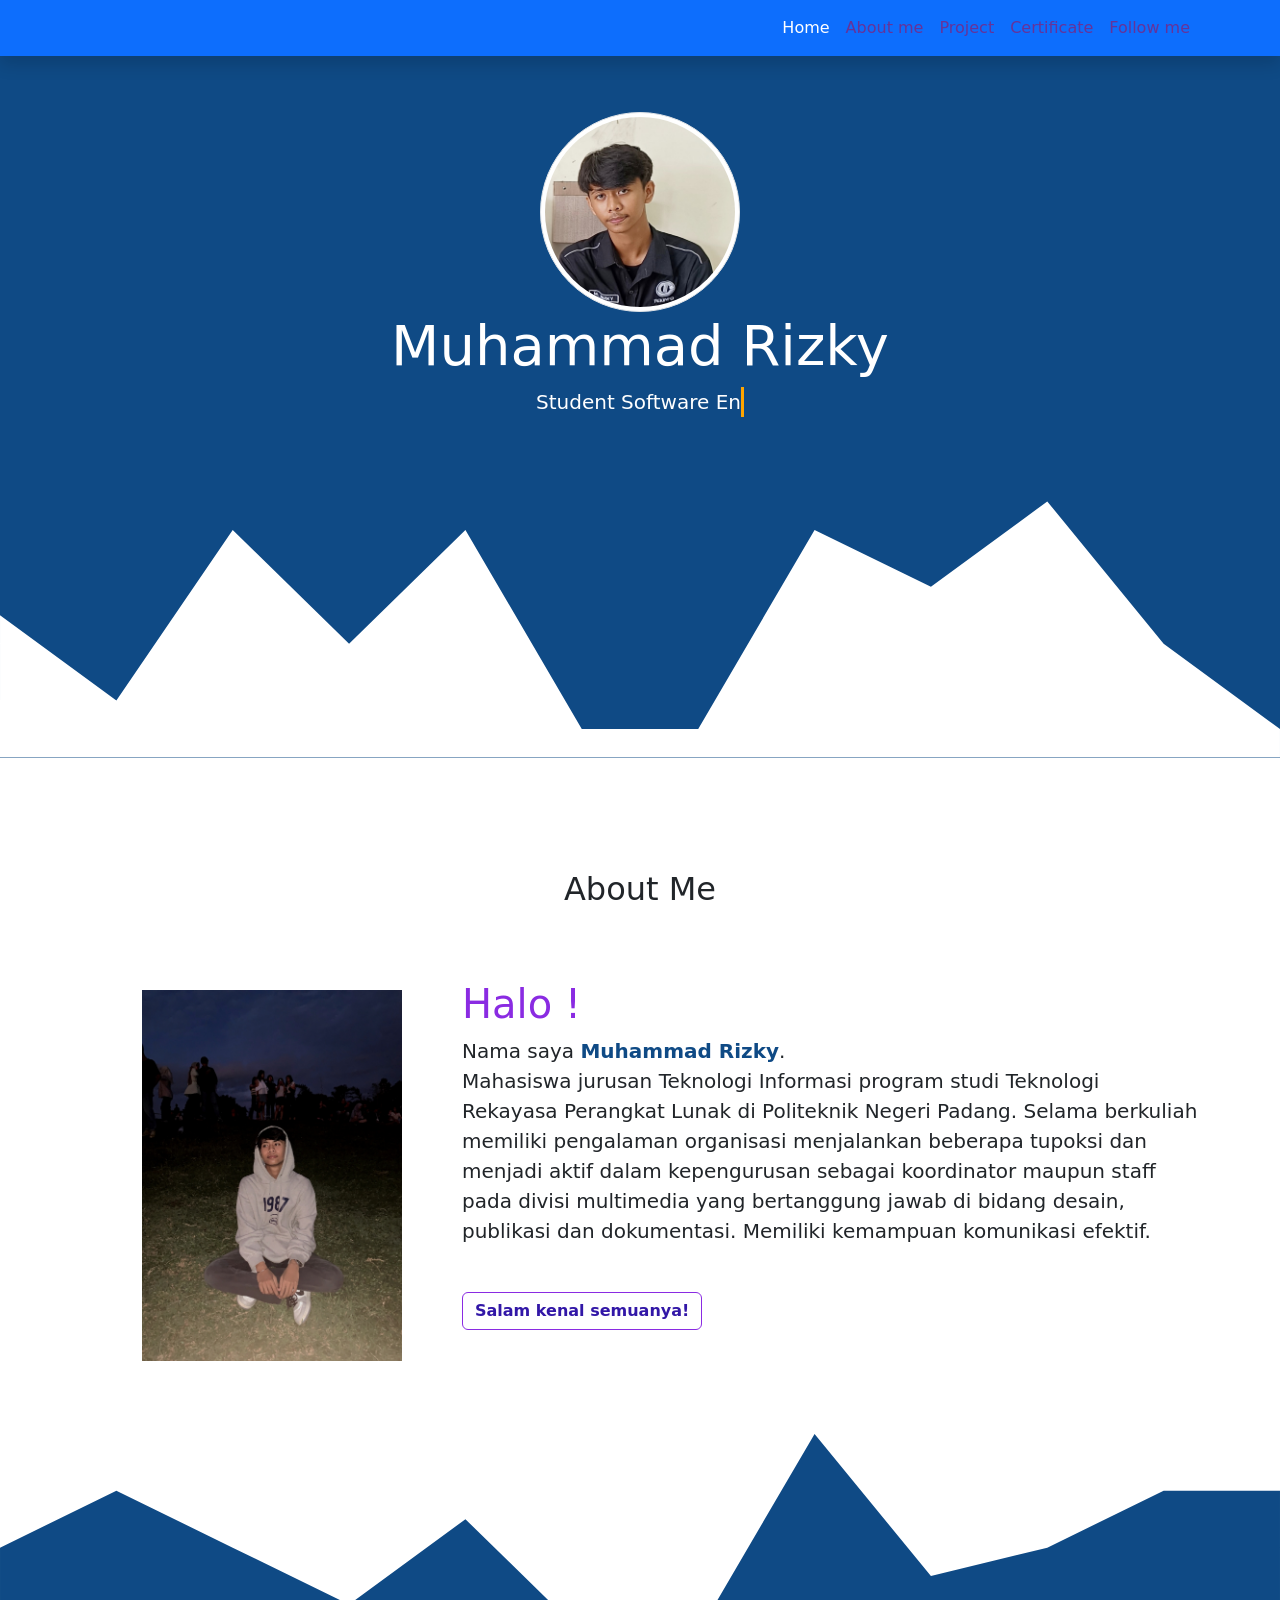
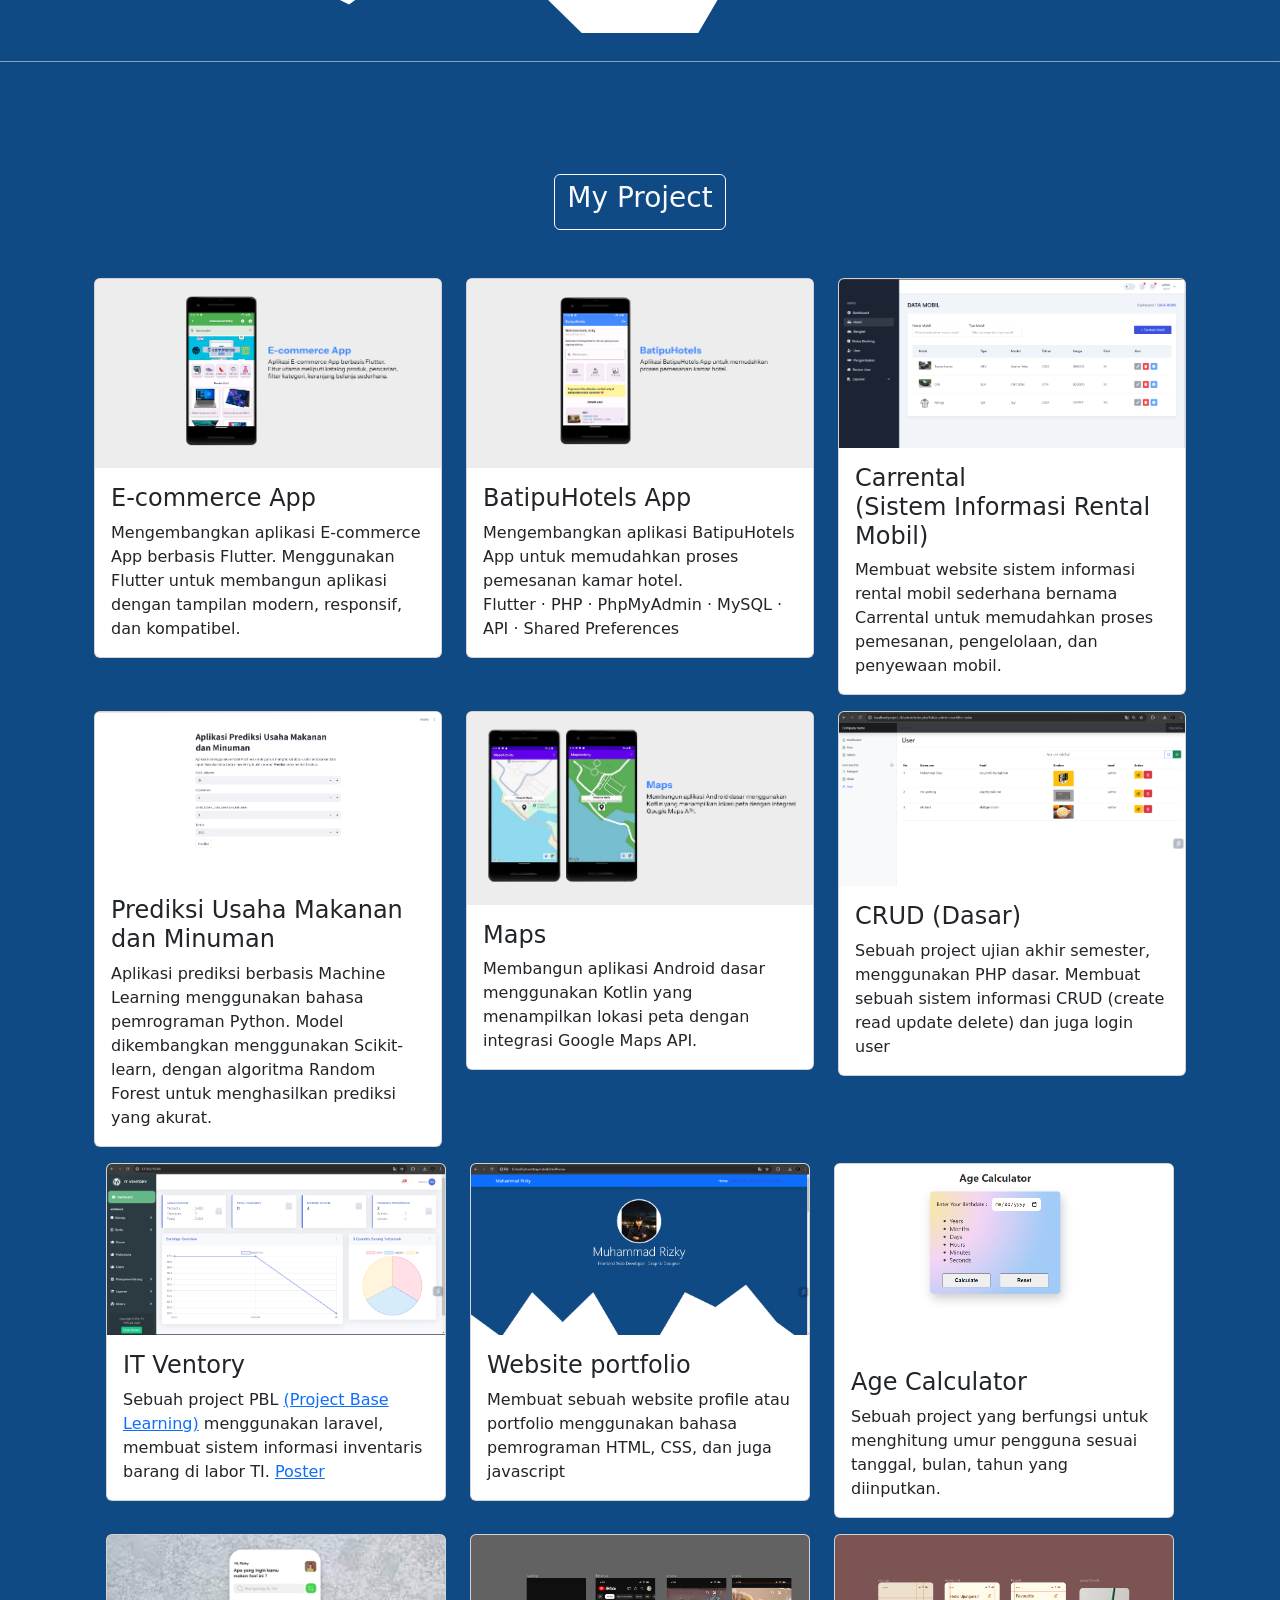
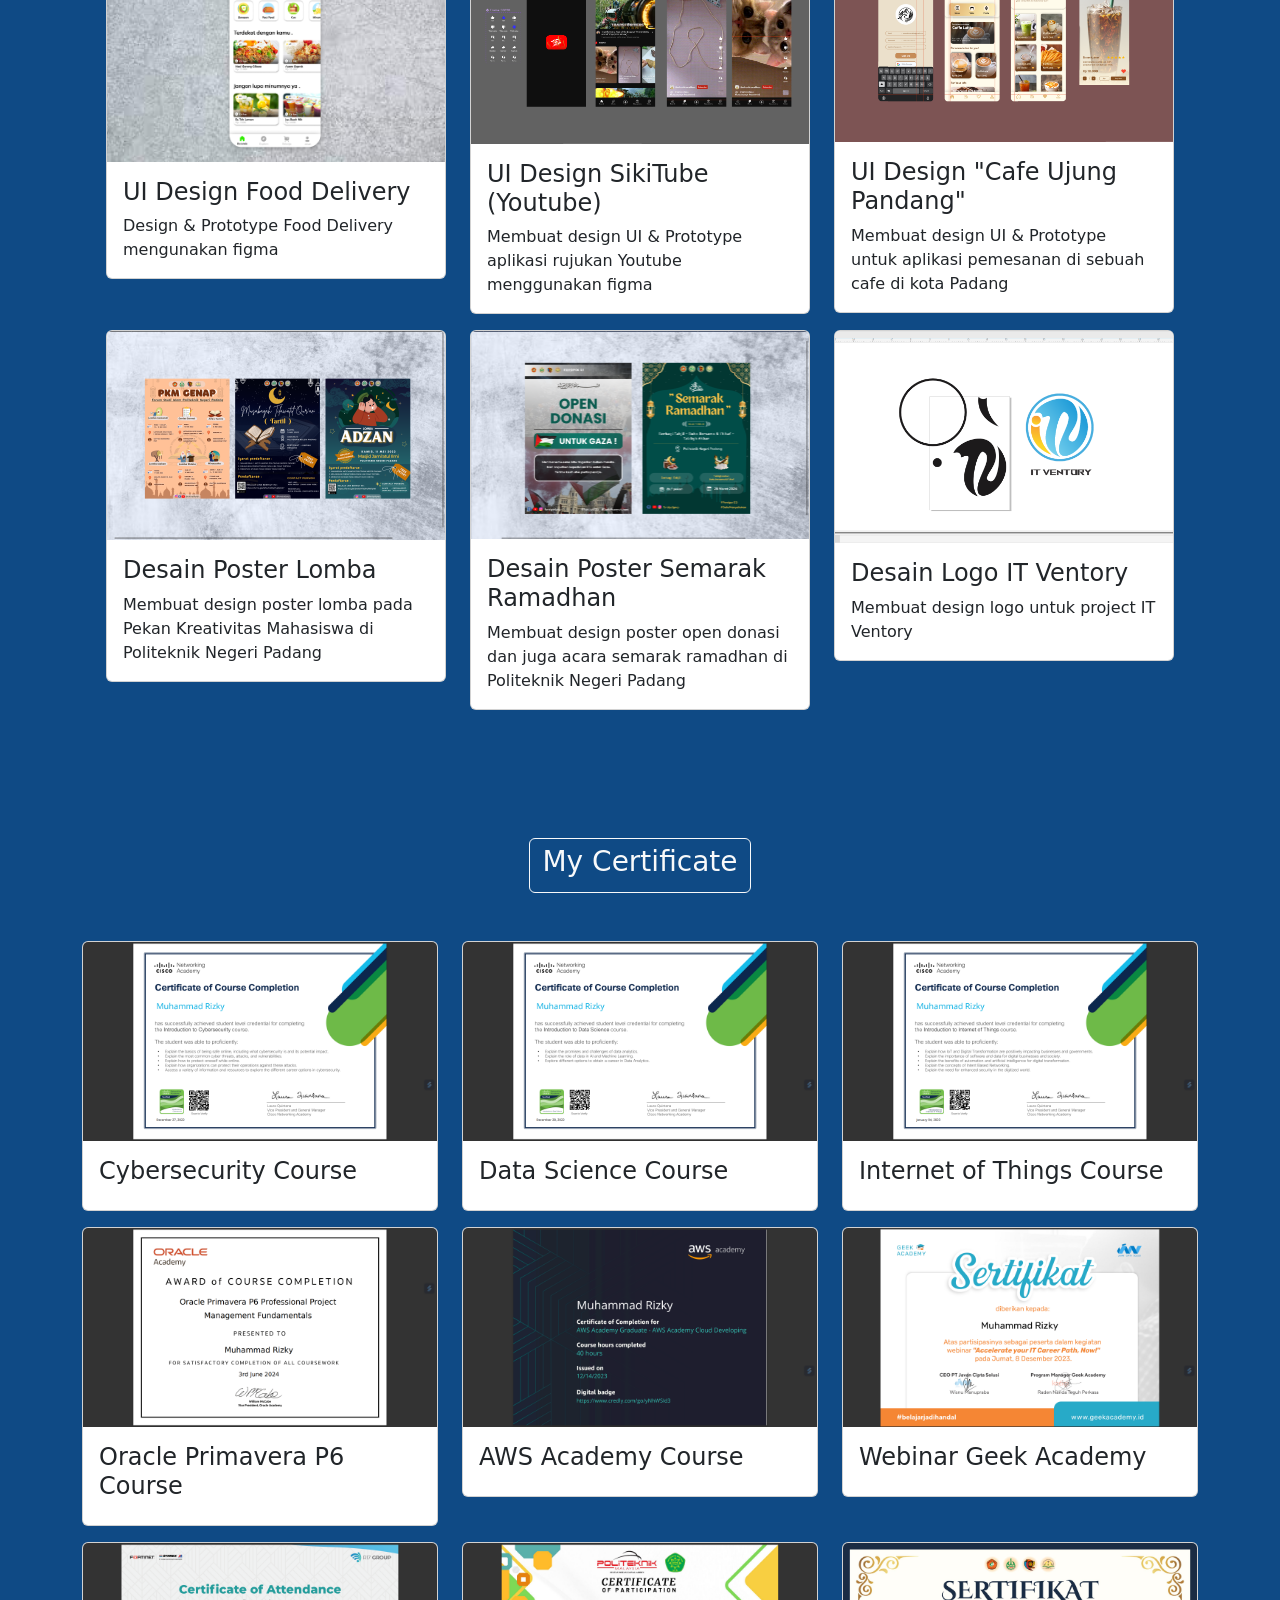
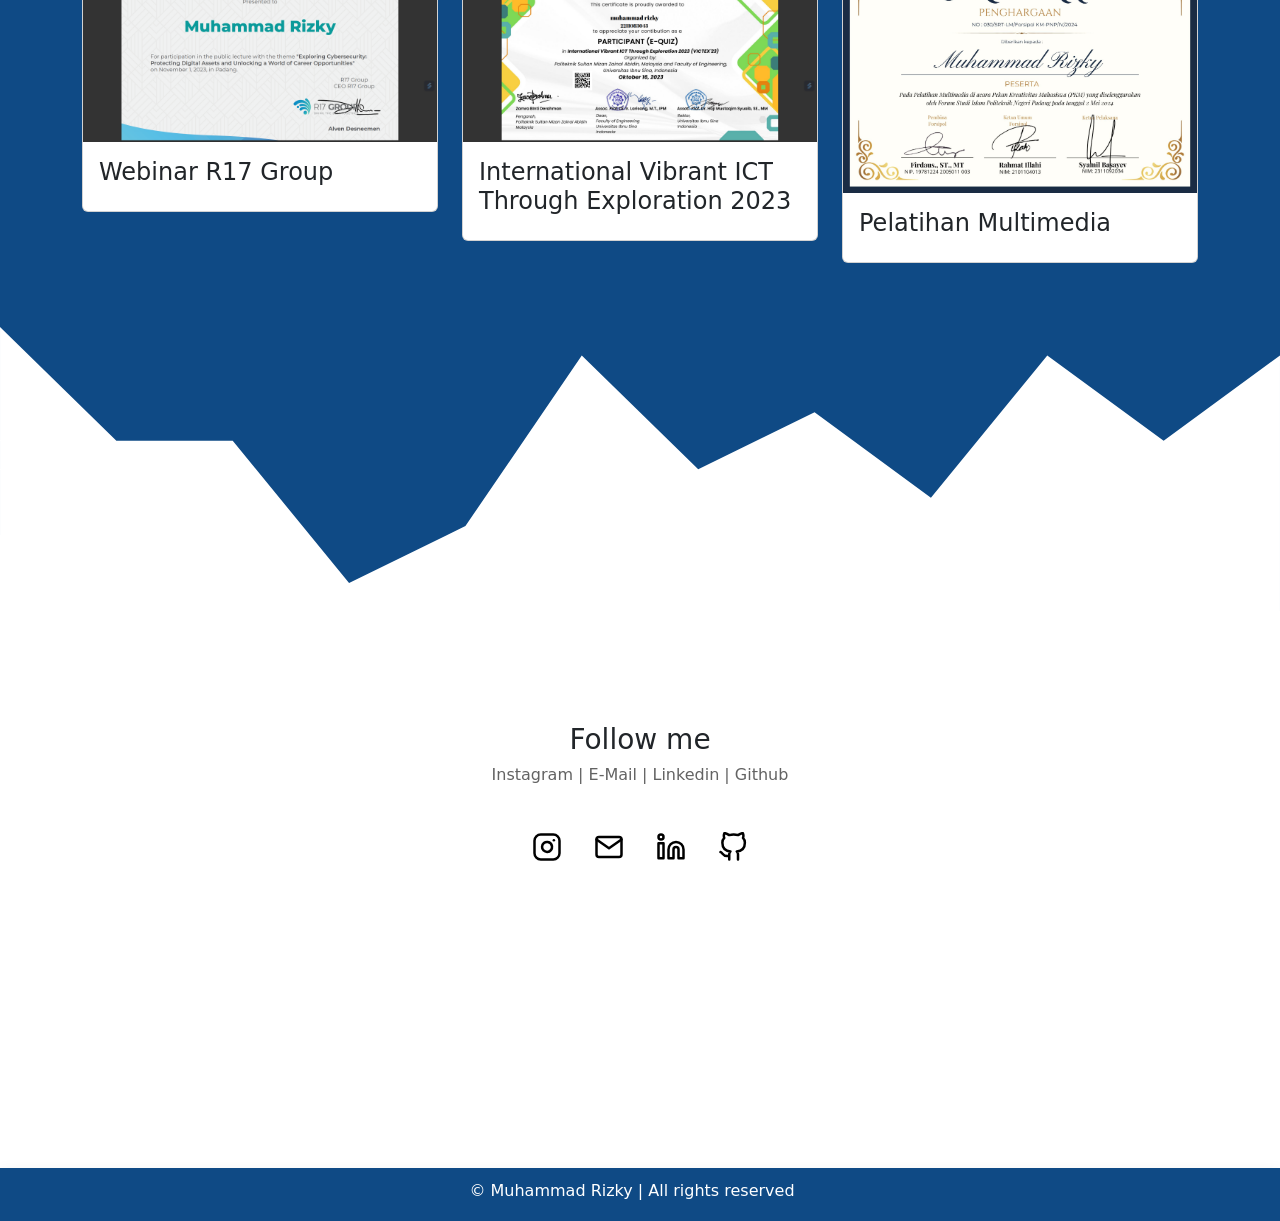
==== indekk.html @ 01bdfd21 "terbaru" ====
<!DOCTYPE html>
<html lang="en">

<head>
    <meta charset="UTF-8">
    <meta name="viewport" content="width=device-width, initial-scale=1.0">
    <title>Hi</title>
    <link rel="stylesheet" href="css/bootstrap.min.css">
    <link rel="stylesheet" href="style.css">
    <link rel="stylesheet" href="librarycss/sweetalert2.min.css">
</head>


<body id="home">

    <nav class="navbar navbar-expand-lg navbar-dark bg-primary shadow fixed-top">
        <div class="container">
            <!-- <a class="navbar-brand " href="#">My Profile Website</a> -->
            <button class="navbar-toggler" type="button" data-bs-toggle="collapse" data-bs-target="#navbarNav"
                aria-controls="navbarNav" aria-expanded="false" aria-label="Toggle navigation">
                <span class="navbar-toggler-icon"></span>
            </button>
            <div class="collapse navbar-collapse" id="navbarNav">
                <ul class="navbar-nav ms-auto">
                    <li class="nav-item">
                        <a class="nav-link " aria-current="page" href="#home">Home</a>
                    </li>
                    <li class="nav-item">
                        <a class="nav-link " aria-current="page" href="#about">About me</a>
                    </li>
                    <li class="nav-item">
                        <a class="nav-link" href="#project">Project</a>
                    </li>
                    <li class="nav-item">
                        <a class="nav-link" href="#sertif">Certificate</a>
                    </li>
                    <li class="nav-item">
                        <a class="nav-link" href="#followme">Follow me</a>
                    </li>

                </ul>
            </div>
        </div>
    </nav>


    <section class="jumbotron text-center" id="home">
        <img src="image/yy2.jpg" alt="" width="200" class="rounded-circle img-thumbnail">
        <h1 class="display-4 text-white">Muhammad Rizky</h1>

        <p class="lead text-white mb-5">
            <span class="typing-animation" id="typing-text"></span>
        </p>
        <svg xmlns="http://www.w3.org/2000/svg" viewBox="0 0 1440 320">
            <path fill="#fff" fill-opacity="1"
                d="M0,160L130.9,256L261.8,64L392.7,192L523.6,64L654.5,288L785.5,288L916.4,64L1047.3,128L1178.2,32L1309.1,192L1440,288L1440,320L1309.1,320L1178.2,320L1047.3,320L916.4,320L785.5,320L654.5,320L523.6,320L392.7,320L261.8,320L130.9,320L0,320Z">
            </path>
        </svg>

    </section>


    <section class="about" id="about">
        <div class="container">
            <div class="row text-center mb-5">
                <div class="col-md mb-3">
                    <h2>About Me</h2>
                </div>
            </div>
            <div class="row  fs-5 mb-3">
                <div class="col-md-4 from-left">
                    <img src="image/prf2.jpg" width="260" alt="" style="margin-left: 60px; margin-top:10px"
                        class="animated-logo">
                </div>

                <div class="col-md from-right">
                    <h1 style="color: blueviolet;" class="from-halo">Halo !</h1>
                    <p>Nama saya <b style="color: #0f4a85;">Muhammad Rizky</b>.
                        <br>
                        Mahasiswa jurusan Teknologi Informasi program studi Teknologi Rekayasa Perangkat Lunak di
                        Politeknik Negeri
                        Padang. Selama berkuliah memiliki pengalaman organisasi menjalankan beberapa tupoksi dan menjadi
                        aktif dalam
                        kepengurusan sebagai koordinator maupun staff pada divisi multimedia yang bertanggung jawab di
                        bidang desain,
                        publikasi dan dokumentasi. Memiliki kemampuan komunikasi efektif.
                        <br>

                    </p>

                    <br>
                    <button type="button" class="btn btn-outline-info from-mana"
                        style="color: rgb(50, 23, 167); border-color: blueviolet;" onclick="showAlert()">
                        <b>Salam kenal semuanya!</b>
                    </button>

                </div>
            </div>
        </div>

        <svg xmlns="http://www.w3.org/2000/svg" viewBox="0 0 1440 320">
            <path fill="#0f4a85" fill-opacity="1"
                d="M0,192L130.9,128L261.8,192L392.7,256L523.6,160L654.5,288L785.5,288L916.4,64L1047.3,224L1178.2,192L1309.1,128L1440,128L1440,320L1309.1,320L1178.2,320L1047.3,320L916.4,320L785.5,320L654.5,320L523.6,320L392.7,320L261.8,320L130.9,320L0,320Z">
            </path>
        </svg>
    </section>


    <section id="project" class="project">
        <div class="container"">
            <div class=" row text-center mb-5">
            <div class="col-md">
                <button type="button" class="btn btn-outline-light" onclick="showAlert2()">
                    <h3>My Project</h3>
                </button>
            </div>
        </div>

        <div class="row justify-content-center from-project">
           
            <div class="row justify-content-center from-project">
                <div class="col-md-4 mb-3 ">
                    <div class="card">
                        <img src="image/ecommerce.jpg" class="card-img-top" alt="...">
                        <div class="card-body">
                            <h4>E-commerce  App</h4>
                            <p class="card-text">Mengembangkan aplikasi E-commerce App berbasis Flutter.
                                Menggunakan Flutter untuk membangun aplikasi dengan tampilan modern, responsif, dan kompatibel.
    
                            </p>
                        </div>
                    </div>
                </div>
                <div class="col-md-4 mb-3 ">
                    <div class="card">
                        <img src="image/hotels.jpg" class="card-img-top" alt="...">
                        <div class="card-body">
                            <h4>BatipuHotels App</h4>
                            <p class="card-text">Mengembangkan aplikasi BatipuHotels App untuk memudahkan proses pemesanan
                                kamar hotel. <br>
                                Flutter · PHP · PhpMyAdmin · MySQL · API · Shared Preferences
    
                            </p>
                        </div>
                    </div>
                </div>

                <div class="col-md-4 mb-3 ">
                    <div class="card">
                        <img src="image/carrental.png" class="card-img-top" alt="...">
                        <div class="card-body">
                            <h4>Carrental <br>
                                (Sistem Informasi Rental Mobil)</h4>
                            <p class="card-text">Membuat website sistem informasi rental mobil sederhana bernama
                                Carrental untuk memudahkan proses
                                pemesanan, pengelolaan, dan penyewaan mobil. <br>
                               
                            </p>
                        </div>
                    </div>
                </div>
                <div class="col-md-4 mb-3 ">
                    <div class="card">
                        <img src="image/machinelearning.png" class="card-img-top" alt="...">
                        <div class="card-body">
                            <h4>Prediksi Usaha Makanan dan Minuman</h4>
                            <p class="card-text">Aplikasi prediksi berbasis Machine Learning menggunakan bahasa pemrograman Python.
                                Model dikembangkan menggunakan Scikit-learn, dengan algoritma Random Forest untuk
                                menghasilkan prediksi yang akurat.
                               
                            </p>
                        </div>
                    </div>
                </div>
                <div class="col-md-4 mb-3 ">
                    <div class="card">
                        <img src="image/maps.jpg" class="card-img-top" alt="...">
                        <div class="card-body">
                            <h4>Maps</h4>
                            <p class="card-text">Membangun aplikasi Android dasar menggunakan Kotlin yang menampilkan lokasi peta dengan integrasi
                                Google Maps API.
                               
                            </p>
                        </div>
                    </div>
                </div>
                <div class="col-md-4 mb-3 ">
                    <div class="card">
                        <img src="image/pro1.png" class="card-img-top" alt="...">
                        <div class="card-body">
                            <h4>CRUD (Dasar)</h4>
                            <p class="card-text">Sebuah project ujian akhir semester, menggunakan PHP dasar.
                                Membuat sebuah sistem informasi CRUD (create read update delete) dan juga login user
                            </p>
                        </div>
                    </div>
                </div>

                <div class="row justify-content-center from-project">
                    
                    <div class="col-md-4 mb-3">
                        <div class="card">
                            <a href="http://it-ventory.kesug.com/login">
                                <img src="image/pro2.png" class="card-img-top" alt="..." href>
                            </a>
                            <div class="card-body">
                                <h4>IT Ventory</h4>
                                <p class="card-text">Sebuah project PBL <a
                                        href="https://youtu.be/-VWss7e56OU?si=fgckbKaetXu32Lji">(Project Base
                                        Learning)</a>
                                    menggunakan laravel, membuat
                                    sistem informasi
                                    inventaris barang di labor TI. <a
                                        href="https://www.dropbox.com/scl/fi/fy435s86pzao34ox7qmtu/POSTER-IT-VENTORY-kelompok-4-TRPL2B.pdf?rlkey=djla74i3lwye38bbwr5uyqq7m&st=3adjvwjs&dl=0">Poster</a>
                                </p>
                            </div>
                        </div>
                    </div>
                    <div class="col-md-4 mb-3">
                        <div class="card">
                            <img src="image/pro3.png" class="card-img-top" alt="...">
                            <div class="card-body">
                                <h4>Website portfolio</h4>
                                <p class="card-text">Membuat sebuah website profile atau portfolio menggunakan bahasa
                                    pemrograman
                                    HTML, CSS, dan juga javascript
                                </p>
                            </div>
                        </div>
                    </div>
                    <div class="col-md-4 mb-3">
                        <div class="card">
                            <a href=" https://muhammmadrizky99.github.io/age-calculator/">
                                <img src="image/proo7.png" class="card-img-top" alt="...">
                            </a>
                            <div class="card-body">
                                <h4>Age Calculator</h4>
                                <p class="card-text">Sebuah project yang berfungsi untuk menghitung umur pengguna sesuai
                                    tanggal, bulan, tahun yang diinputkan.
                                </p>
                            </div>
                        </div>
                    </div>
                    <div class="col-md-4 mb-3">
                        <div class="card">
                            <a
                                href="https://www.instagram.com/muhammadriizzky___/reel/CxfInXuPPzy/?igsh=OGhlbGN1cWlqYWs=">
                                <img src="image/pro4.png" class="card-img-top" alt="...">
                            </a>
                            <div class="card-body">
                                <h4>UI Design Food Delivery</h4>
                                <p class="card-text">Design & Prototype Food Delivery mengunakan figma</p>

                            </div>
                        </div>
                    </div>
                    <div class="col-md-4 mb-3">
                        <div class="card">
                            <a
                                href="https://www.instagram.com/muhammadriizzky___/reel/CzY0_FIvAyH/?igsh=MXQ2Zndnd2d5bjJoag==">
                                <img src="image/proo5.png" class="card-img-top" alt="...">
                            </a>
                            <div class="card-body">

                                <h4>UI Design SikiTube (Youtube)</h4>
                                <p class="card-text">Membuat design UI & Prototype aplikasi rujukan Youtube menggunakan
                                    figma
                                </p>

                            </div>
                        </div>
                    </div>
                    <div class="col-md-4 mb-3">
                        <div class="card">
                            <a
                                href="https://www.instagram.com/muhammadriizzky___/reel/C16Mo-RPD6G/?igsh=MWgyaWJtNXZkcjAwcg==">
                                <img src="image/pro6.png" class="card-img-top" alt="...">
                            </a>
                            <div class="card-body">

                                <h4>UI Design "Cafe Ujung Pandang"</h4>
                                <p class="card-text">Membuat design UI & Prototype untuk aplikasi pemesanan di sebuah
                                    cafe
                                    di kota Padang
                                </p>

                            </div>
                        </div>
                    </div>
                    <div class="col-md-4 mb-3">
                        <div class="card">
                            <img src="image/proo8.png" class="card-img-top" alt="...">
                            <div class="card-body">
                                <h4>Desain Poster Lomba </h4>
                                <p class="card-text">Membuat design poster lomba pada Pekan Kreativitas Mahasiswa di
                                    Politeknik
                                    Negeri Padang
                                </p>
                            </div>
                        </div>
                    </div>
                    <div class="col-md-4 mb-3">
                        <div class="card">
                            <img src="image/pro9.png" class="card-img-top" alt="...">
                            <div class="card-body">
                                <h4>Desain Poster Semarak Ramadhan </h4>
                                <p class="card-text">Membuat design poster open donasi dan juga acara semarak ramadhan
                                    di
                                    Politeknik Negeri Padang
                                </p>
                            </div>
                        </div>
                    </div>
                    <div class="col-md-4 mb-3">
                        <div class="card">
                            <img src="image/pro10.png" class="card-img-top" alt="...">
                            <div class="card-body">
                                <h4>Desain Logo IT Ventory </h4>
                                <p class="card-text">Membuat design logo untuk project IT Ventory
                                </p>
                            </div>
                        </div>
                    </div>
                </div>
            </div>
    </section>

    <!-- my certif -->
    <section id="sertif" class="sertif">
        <div class="container">
            <div class="row text-center mb-5">
                <div class="col-md ">
                    <button type="button" class="btn btn-outline-light" onclick="showAlert3()">
                        <h3>My Certificate</h3>
                    </button>
                </div>
            </div>


            <div class="row mb-5 justify-content-center">
                <div class="col-md-4 mb-3">
                    <div class="card">
                        <img src="image/sertif/Screenshot (44).png" class="card-img-top" alt="...">
                        <div class="card-body">
                            <h4>Cybersecurity Course</h4>
                        </div>
                    </div>
                </div>
                <div class="col-md-4 mb-3">
                    <div class="card">
                        <img src="image/sertif/Screenshot (45).png" class="card-img-top" alt="...">
                        <div class="card-body">
                            <h4>Data Science Course</h4>
                        </div>
                    </div>
                </div>
                <div class="col-md-4 mb-3">
                    <div class="card">
                        <img src="image/sertif/Screenshot (46).png" class="card-img-top" alt="...">
                        <div class="card-body">
                            <h4>Internet of Things Course</h4>
                        </div>
                    </div>
                </div>
                <div class="col-md-4 mb-3">
                    <div class="card">
                        <img src="image/sertif/Screenshot (53).png" class="card-img-top" alt="...">
                        <div class="card-body">
                            <h4>Oracle Primavera P6 Course</h4>
                        </div>
                    </div>
                </div>
                <div class="col-md-4 mb-3">
                    <div class="card">
                        <img src="image/sertif/Screenshot (43).png" class="card-img-top" alt="...">
                        <div class="card-body">
                            <h4>AWS Academy Course</h4>
                        </div>
                    </div>
                </div>

                <div class="col-md-4 mb-3 ">
                    <div class="card">
                        <img src="image/sertif/Screenshot (48).png" class="card-img-top" alt="...">
                        <div class="card-body">
                            <h4>Webinar Geek Academy</h4>
                        </div>
                    </div>
                </div>
                <div class="col-md-4 mb-3 ">
                    <div class="card">
                        <img src="image/sertif/Screenshot (49).png" class="card-img-top" alt="...">
                        <div class="card-body">
                            <h4>Webinar R17 Group</h4>
                        </div>
                    </div>
                </div>
                <div class="col-md-4 mb-3">
                    <div class="card">
                        <img src="image/sertif/Screenshot (47).png" class="card-img-top" alt="...">
                        <div class="card-body">
                            <h4>International Vibrant ICT Through Exploration 2023</h4>
                        </div>
                    </div>
                </div>
                <div class="col-md-4 mb-3">
                    <div class="card">
                        <img src="image/sertif/rizky-sertif pserta multimedia training.jpg" class="card-img-top"
                            alt="...">
                        <div class="card-body">
                            <h4>Pelatihan Multimedia</h4>
                        </div>
                    </div>
                </div>
            </div>
        </div>



        <svg xmlns="http://www.w3.org/2000/svg" viewBox="0 0 1440 320">
            <path fill="#ffff" fill-opacity="1"
                d="M0,0L130.9,128L261.8,128L392.7,288L523.6,224L654.5,32L785.5,160L916.4,96L1047.3,192L1178.2,32L1309.1,128L1440,32L1440,320L1309.1,320L1178.2,320L1047.3,320L916.4,320L785.5,320L654.5,320L523.6,320L392.7,320L261.8,320L130.9,320L0,320Z">
            </path>
        </svg>

    </section>




    <section class="followme " id="followme">
        <div class="container ">
            <div class="row text-center mb-4">
                <div class="col-md mb-3 ">
                    <h3>Follow me</h3>
                    <h6 style="color: #636363;">Instagram | E-Mail | Linkedin | Github</h6>
                </div>
            </div>

            <div class="row  mb-5 ">
                <div class="col mx-3 d-flex justify-content-center ">
                    <a href="https://www.instagram.com/riizzsky/" class="mx-3">
                        <img src="image/instagram.svg" style="width: 30px;" alt="" class="animated-logo">
                    </a>
                    <a href="mailto:rizky.btr99@gmail.com" class="mx-3">
                        <img src="image/mail.svg" style="width: 30px;" alt="" class="animated-logo2">
                    </a>
                    <a href="https://www.linkedin.com/in/muhammad-rizky-99228125b/" class="mx-3">
                        <img src="image/linkedin.svg" style="width: 30px;" alt="" class="animated-logo">
                    </a>
                    <a href="https://github.com/muhammmadrizky99" class="mx-3">
                        <img src="image/github.svg" style="width: 30px;" alt="" class="animated-logo2">
                    </a>
                </div>
                <br>
                <br>
                <br>
                <br>
                <br>
                <br>
                <br>
                <br>
                <br>
                <br>
                <br>
                <br>


            </div>
        </div>
    </section>



    <script src="jees/libraryjs/sweetalert2.all.min.js"></script>
    <script src="jees/tombol.js"> </script>
    <script src="jees/switchalert.js"></script>
    <script src="jees/smooth.js"></script>
    <script src="jees/ketik.js"></script>


</body>
<footer>

    <nav class="navbar navbar-expand-lg navbar-dark shadow" style="background-color: #0f4a85;">
        <div class="container justify-content-center">

            <a class="navbar-brand " href="#">
                <h6>&copy; Muhammad Rizky | All rights reserved</h6>
            </a>
        </div>


    </nav>

</footer>

</html>
---- style.css ----
.jumbotron{
    padding-top: 7rem;
    background-color: #0f4a85;
}

#project{
    background-color: #0f4a85;    
}
#sertif{
    background-color: #0f4a85;    
}

section{
    padding-top: 7rem;
}

.nav-link{
    color: rebeccapurple;
}

/* Animation for About Me */
.from-left {
    opacity: 0;
    transform: translateX(-200px);
    transition: all 1.3s ease-in-out;
}

.from-right {
    opacity: 0;
    transform: translateX(200px);
    transition: all 2s ease-in-out;
}
.from-halo {
    opacity: 0;
    transform: translateX(200px);
    transition: all 0.8s ease-in-out;
}

.from-mana {
    opacity: 0;
    transform: translateX(200px);
    transition: all 1.7s ease-in-out;
}

.show {
    opacity: 1;
    transform: translateX(0);
}

/*Animasi project*/
.from-project {
    opacity: 0;
    transform: translateY(280px);
    transition: all 0.7s ease-in-out;
}

.show {
    opacity: 1;
    transform: translateY(0);
}

/* animasi logo sosmed */
@keyframes float {
    0% {
        transform: translatey(0px);
    }
    50% {
        transform: translatey(-10px);
    }
    100% {
        transform: translatey(0px);
    }
}
@keyframes float2 {
    0% {
        transform: translatey(0px);
    }
    50% {
        transform: translatey(10px);
    }
    100% {
        transform: translatey(0px);
    }
}

.animated-logo {
    animation: float 3s ease-in-out infinite;
    transition: filter 0.3s ease-in-out, transform 0.3s ease-in-out;
}
.animated-logo:hover{
    filter: brightness(0) saturate(100%) invert(23%) sepia(84%) saturate(7482%) hue-rotate(239deg) brightness(94%) contrast(117%);
    transform: scale(1.1);

}

.animated-logo2 {
    animation: float2 3s ease-in-out infinite;
    transition: filter 0.3s ease-in-out, transform 0.3s ease-in-out;
}
.animated-logo2:hover{
    filter: brightness(0) saturate(100%) invert(23%) sepia(84%) saturate(7482%) hue-rotate(239deg) brightness(94%) contrast(117%);
    transform: scale(1.1);
}

/* Animasi huruf demi huruf (mesin ketik) */
.typing-animation {
    overflow: hidden;
    white-space: nowrap;
    border-right: .15em solid orange;
    font-size: inherit; /* Sesuaikan ukuran font */
    margin: 0;
    display: inline-block;
}
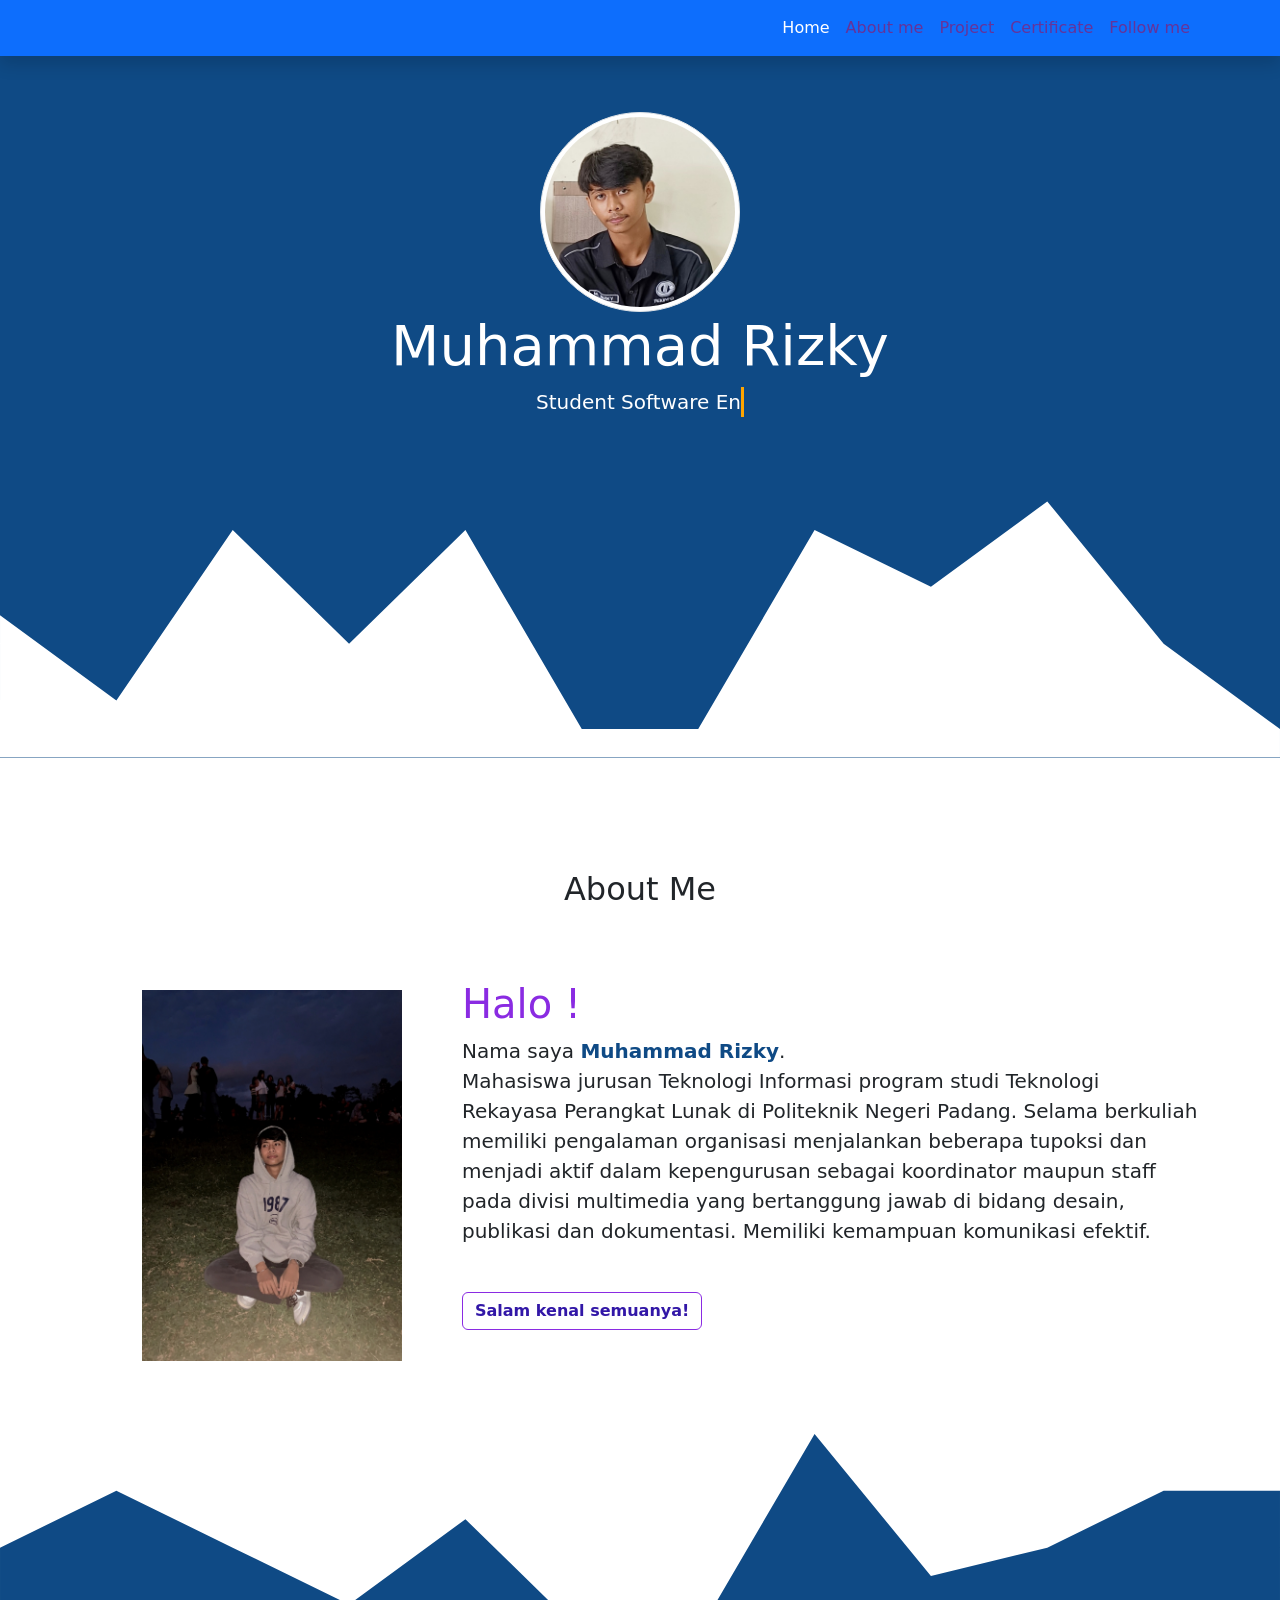
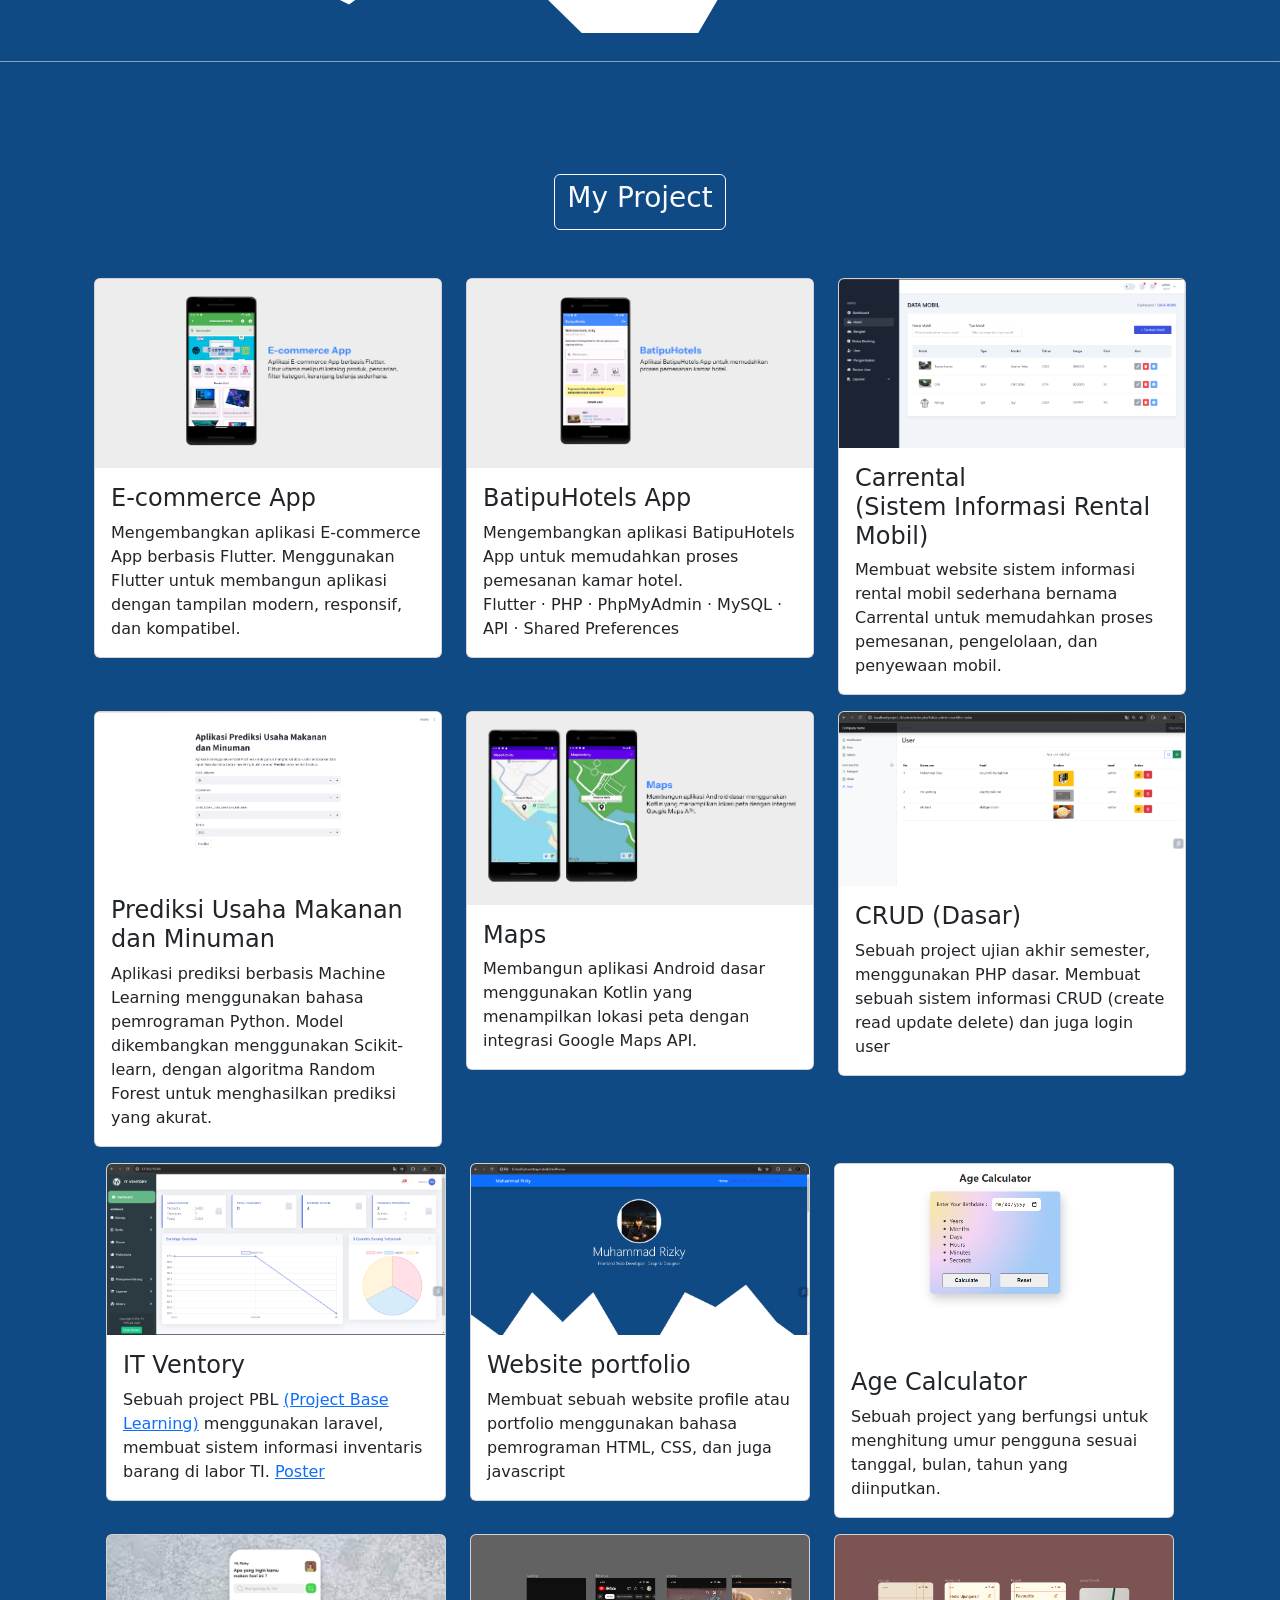
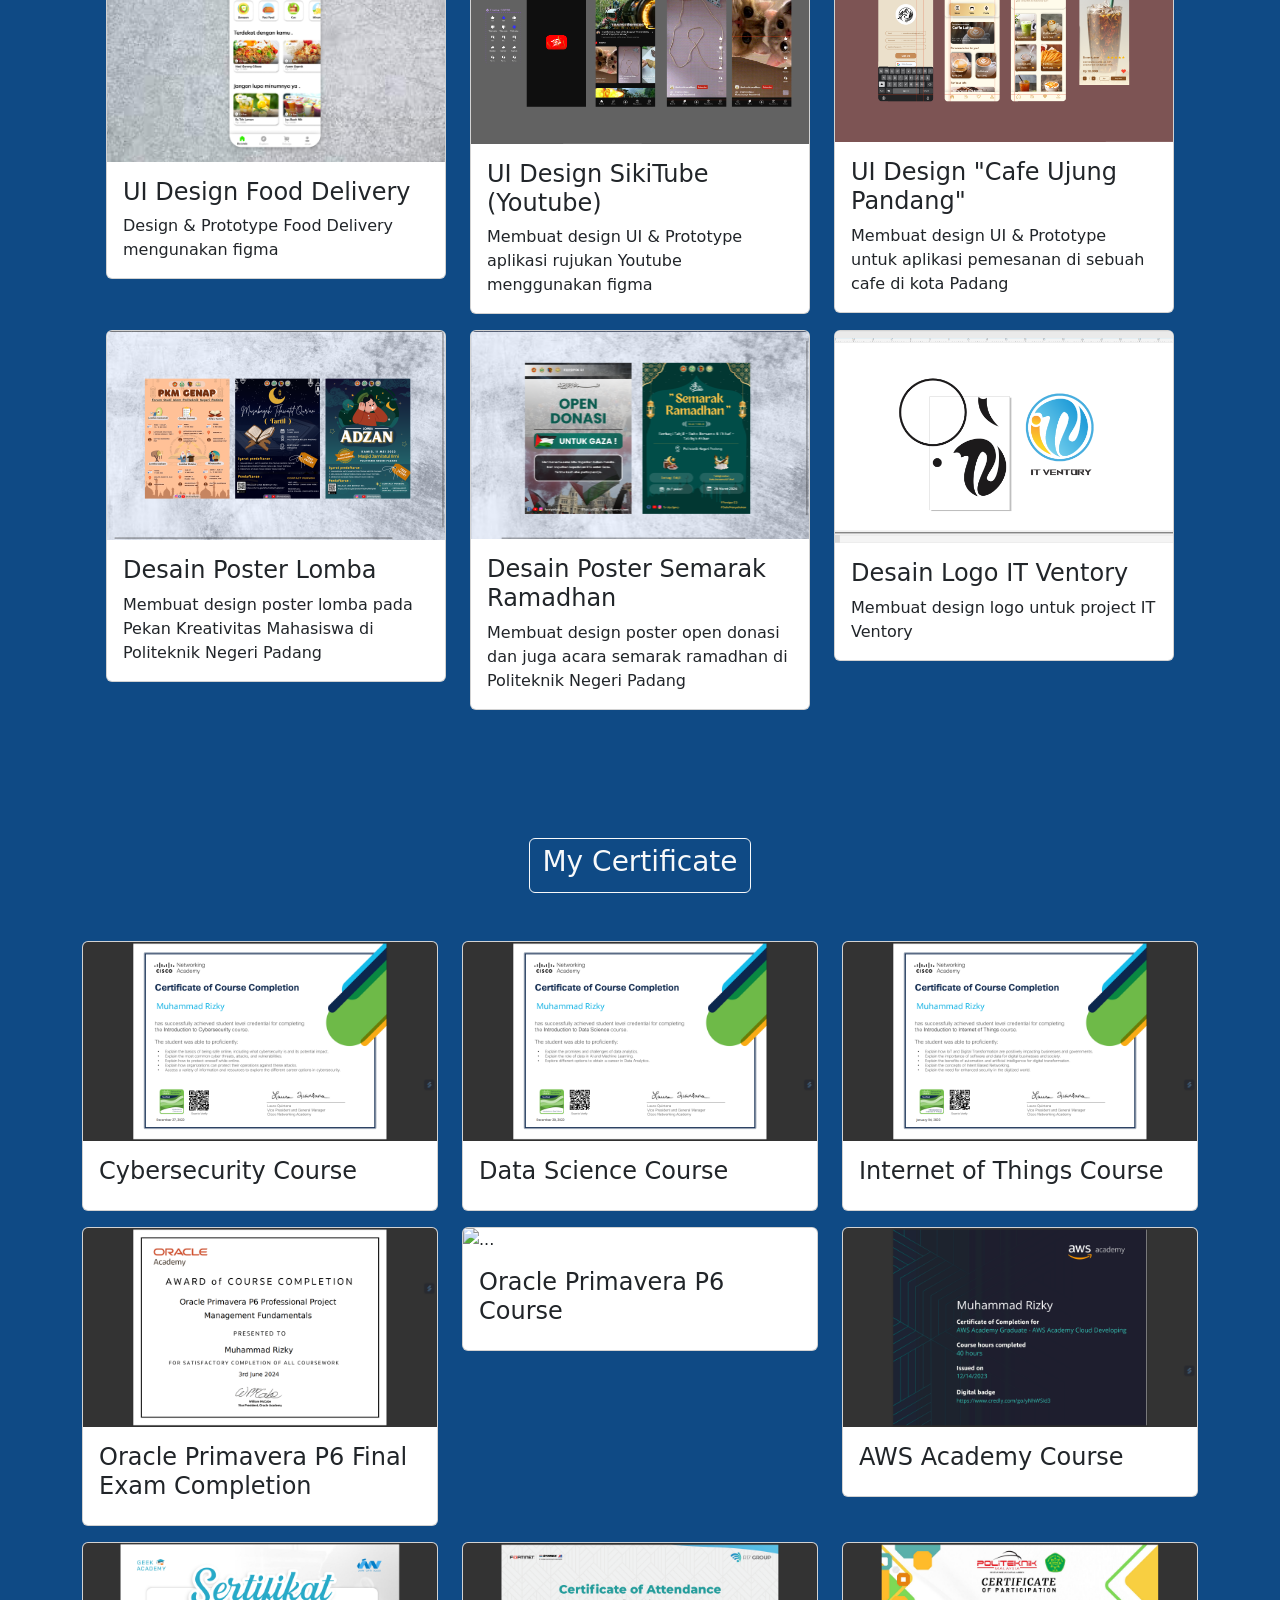
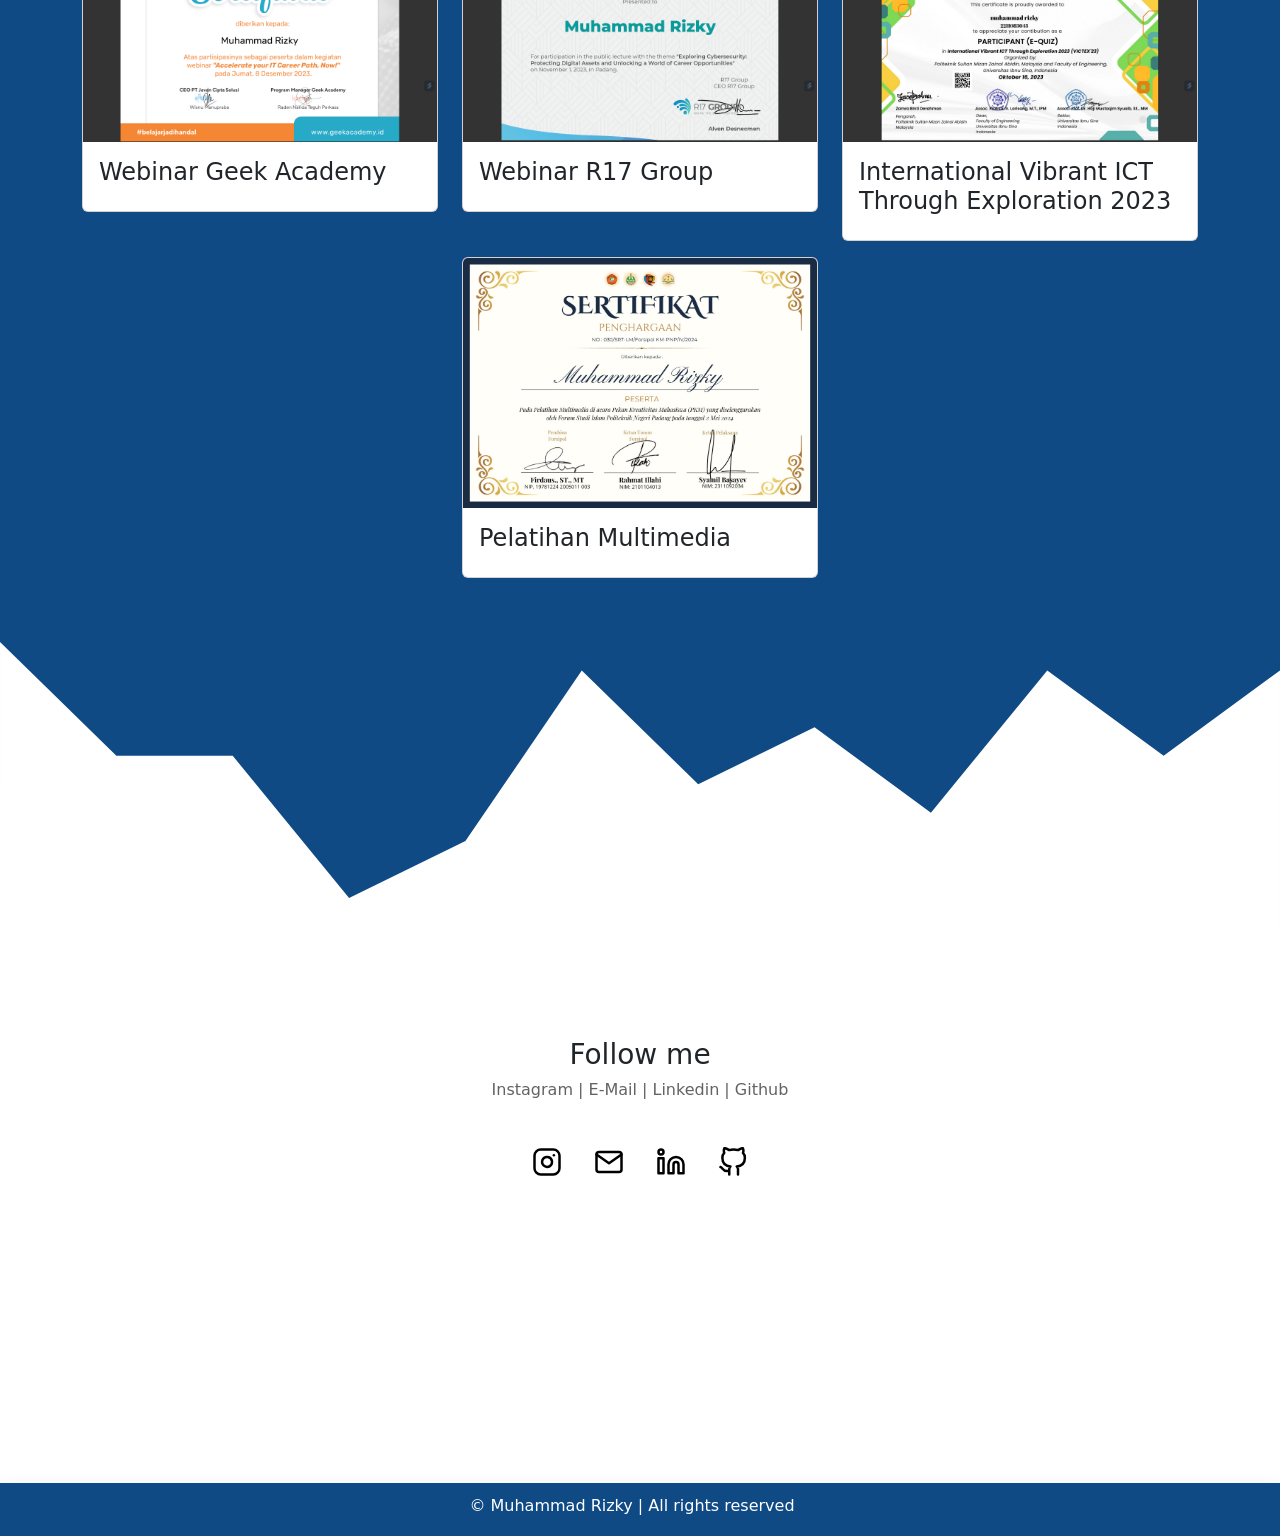
==== commit b71bd27e: "final exam" ====
--- a/indekk.html
+++ b/indekk.html
@@ -366,6 +366,14 @@
                     <div class="card">
                         <img src="image/sertif/Screenshot (53).png" class="card-img-top" alt="...">
                         <div class="card-body">
+                            <h4>Oracle Primavera P6 Final Exam Completion</h4>
+                        </div>
+                    </div>
+                </div>
+                <div class="col-md-4 mb-3">
+                    <div class="card">
+                        <img src="image/sertif/2B_FE_Muhammad Rizky.pdf" class="card-img-top" alt="...">
+                        <div class="card-body">
                             <h4>Oracle Primavera P6 Course</h4>
                         </div>
                     </div>
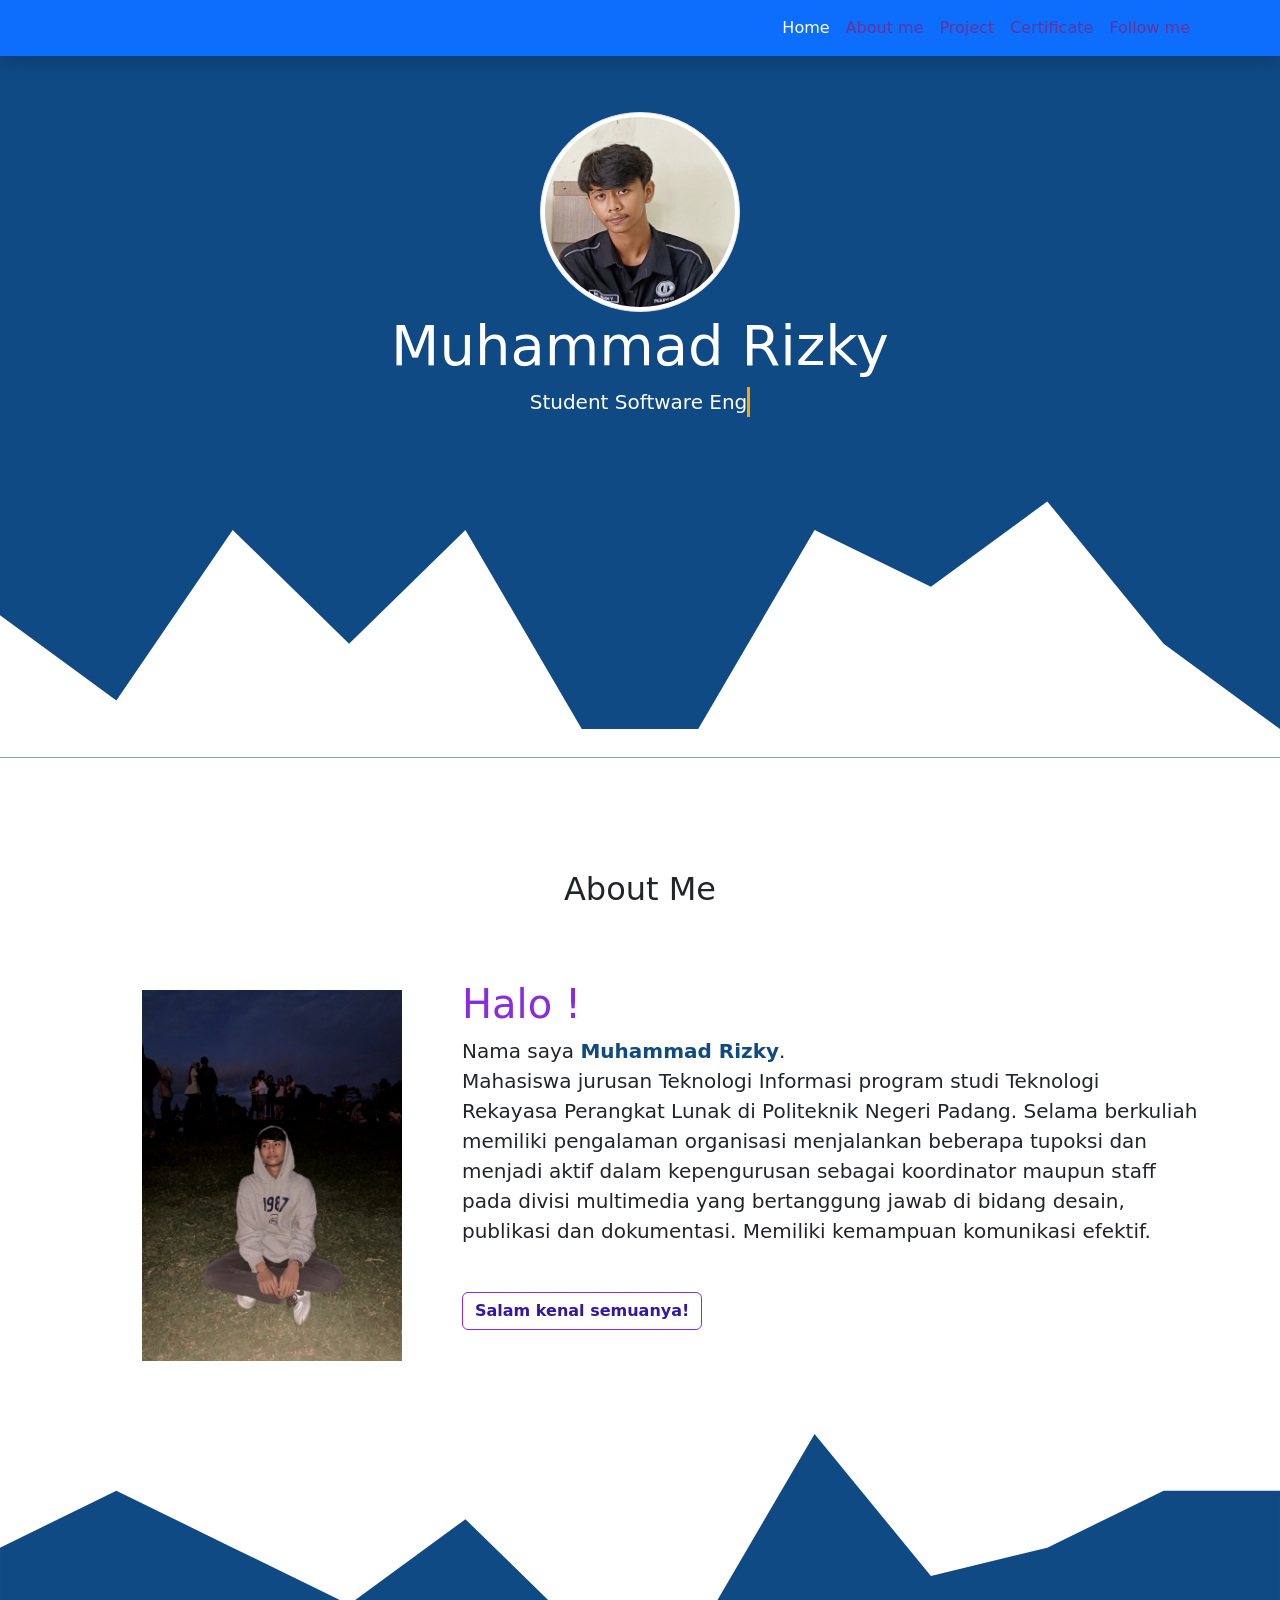
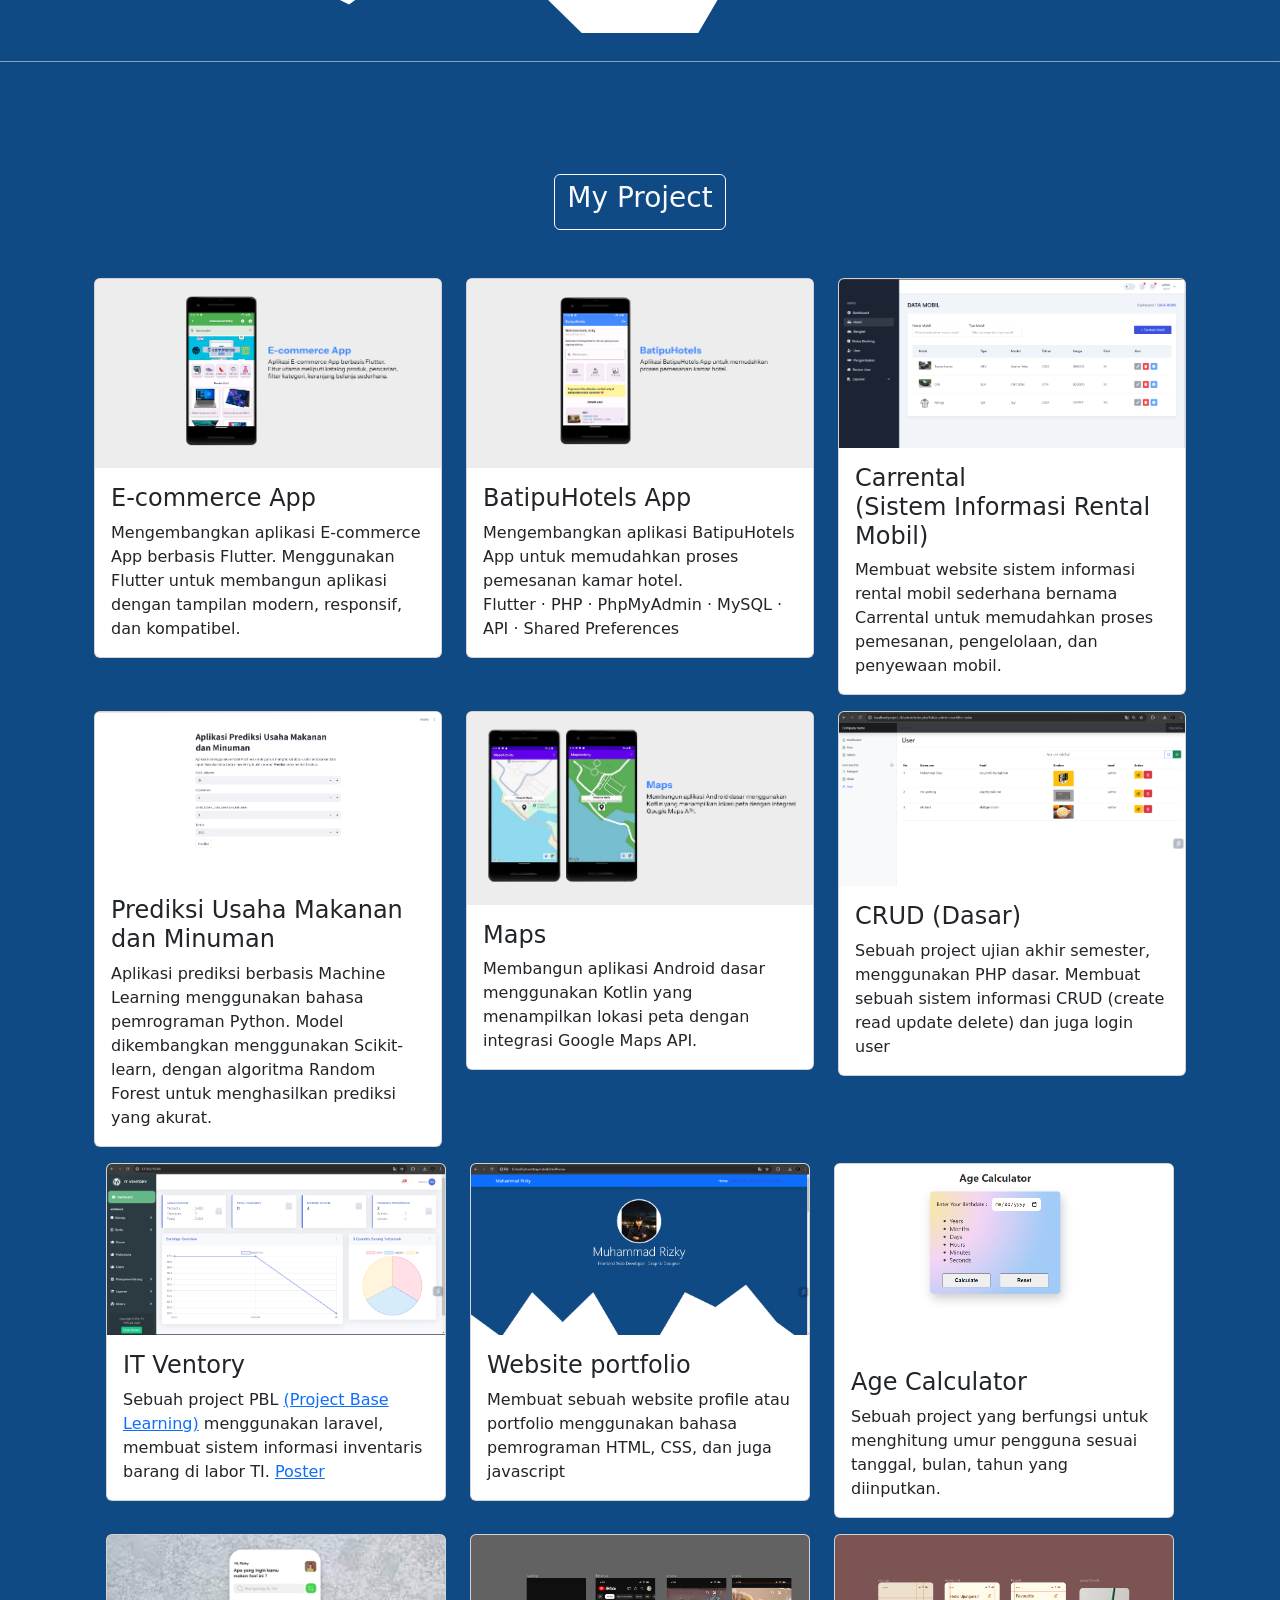
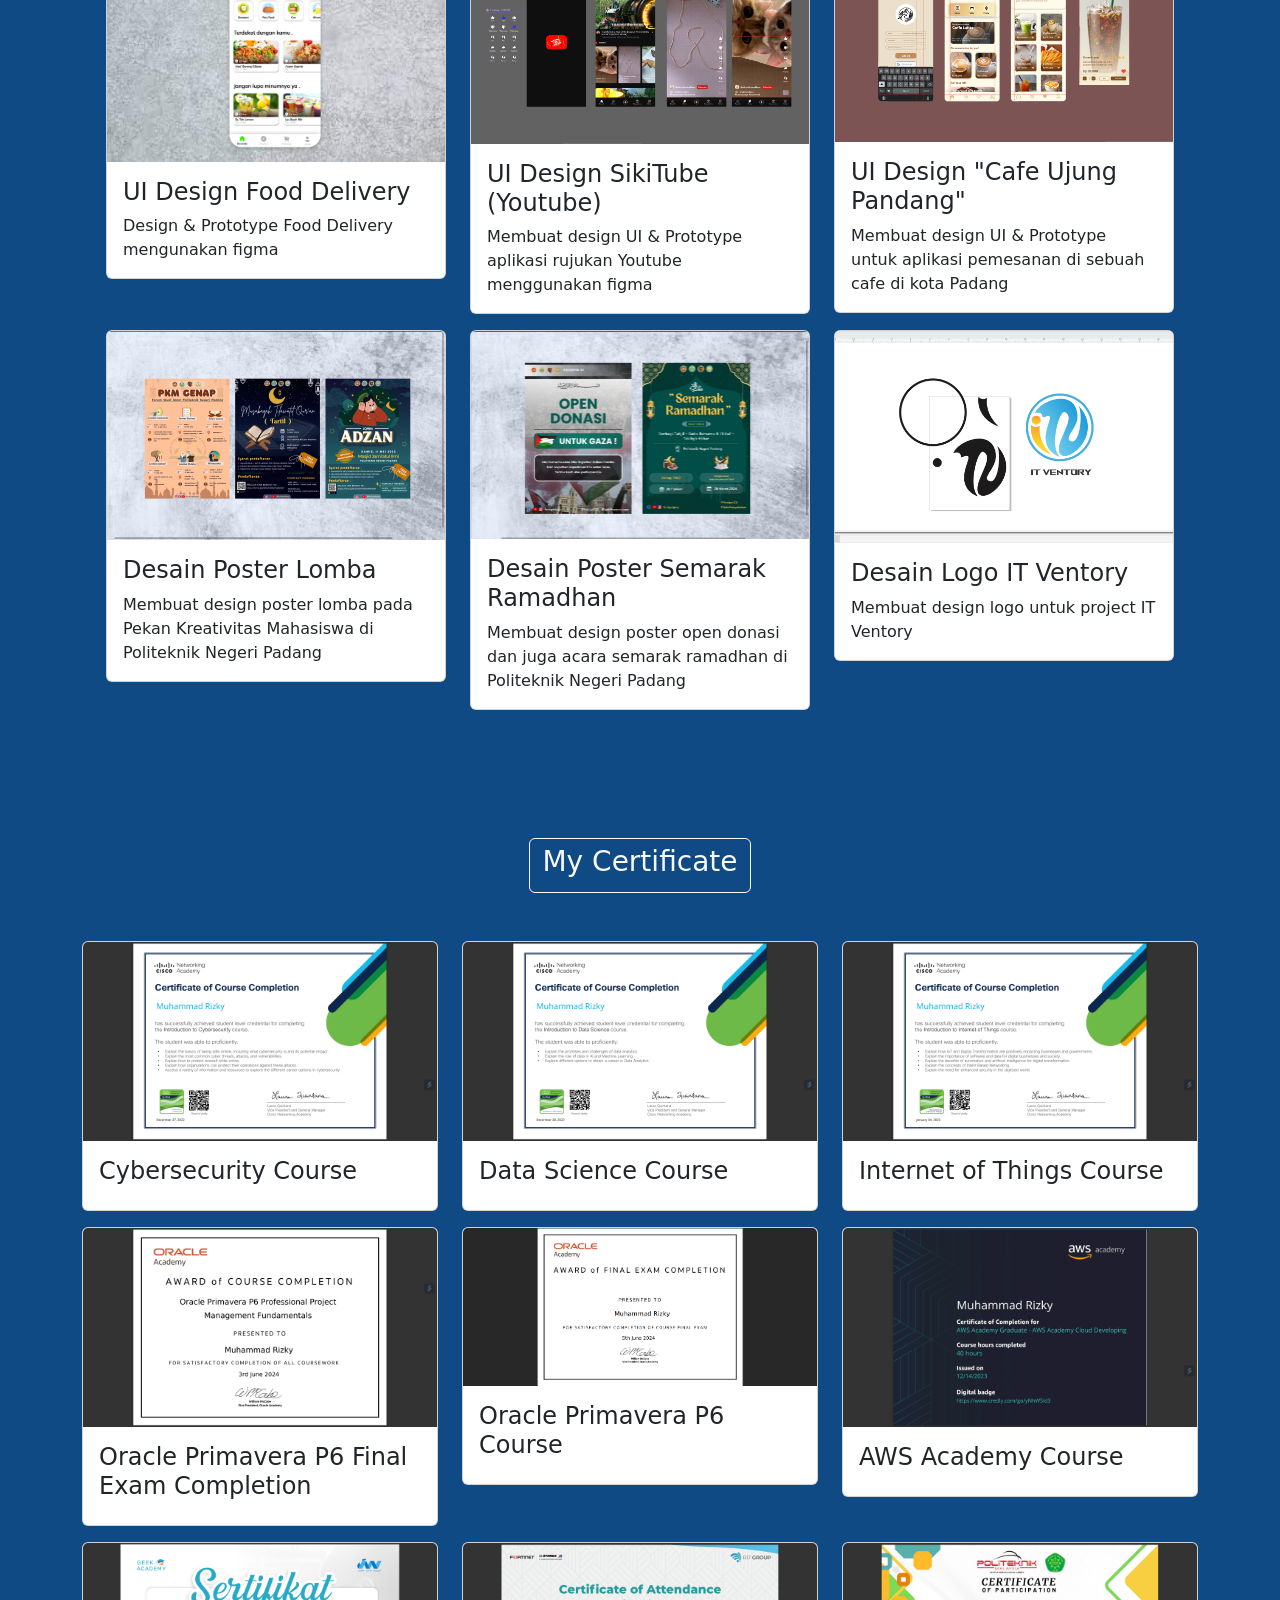
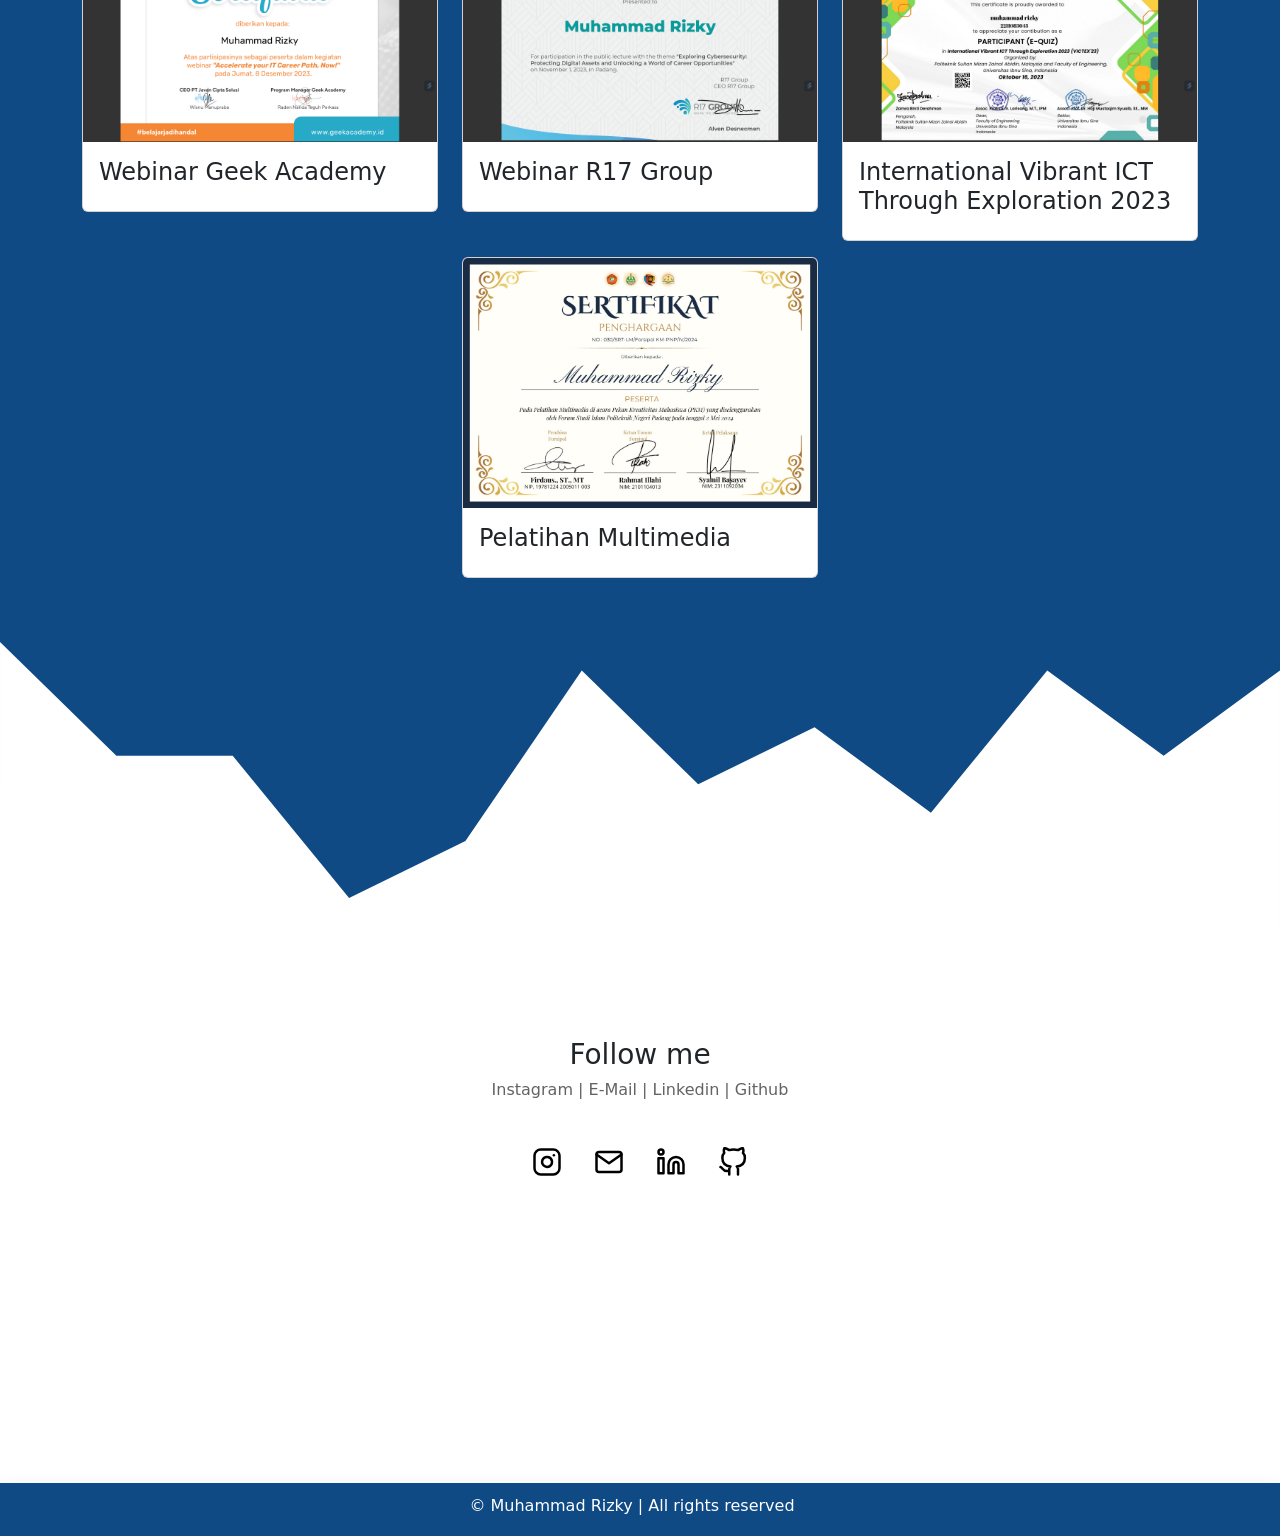
==== commit b847e7cc: "ya" ====
--- a/indekk.html
+++ b/indekk.html
@@ -372,7 +372,7 @@
                 </div>
                 <div class="col-md-4 mb-3">
                     <div class="card">
-                        <img src="image/sertif/2B_FE_Muhammad Rizky.pdf" class="card-img-top" alt="...">
+                        <img src="image/sertif/yyyy.png" class="card-img-top" alt="...">
                         <div class="card-body">
                             <h4>Oracle Primavera P6 Course</h4>
                         </div>
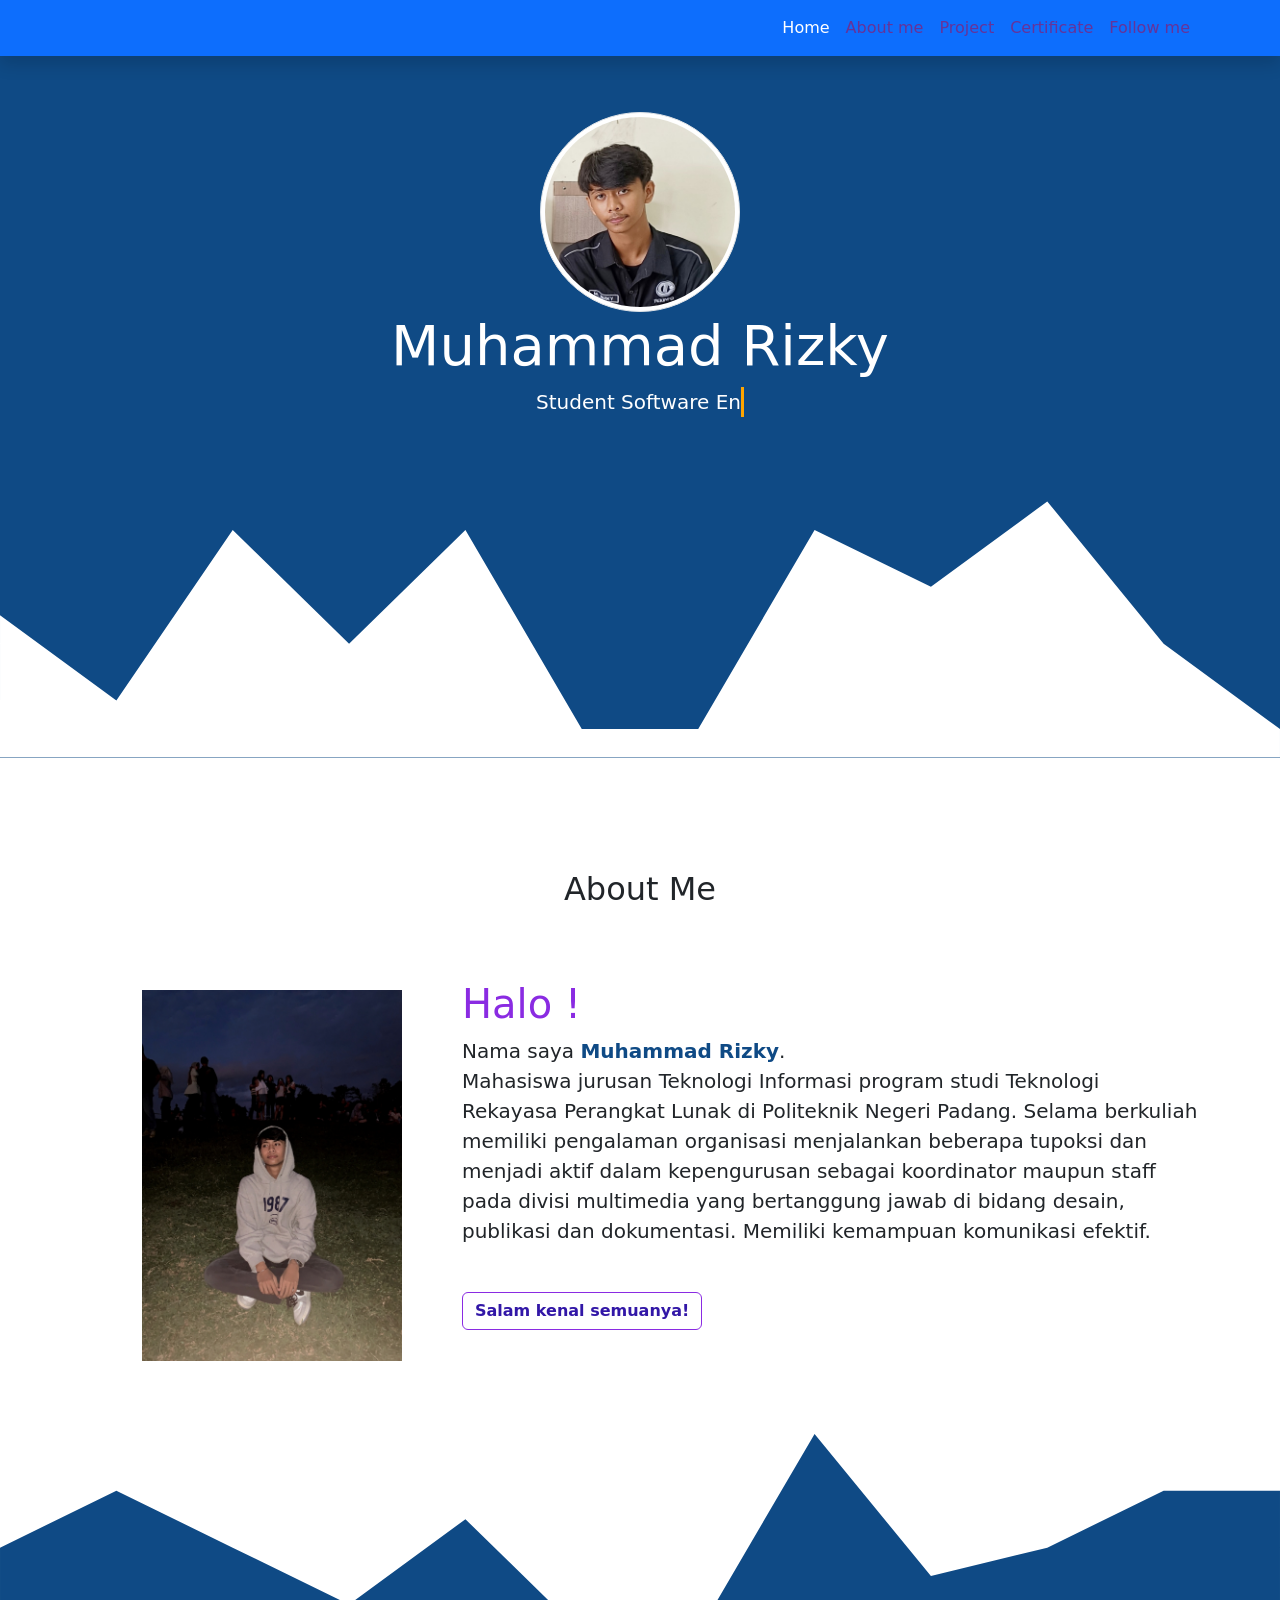
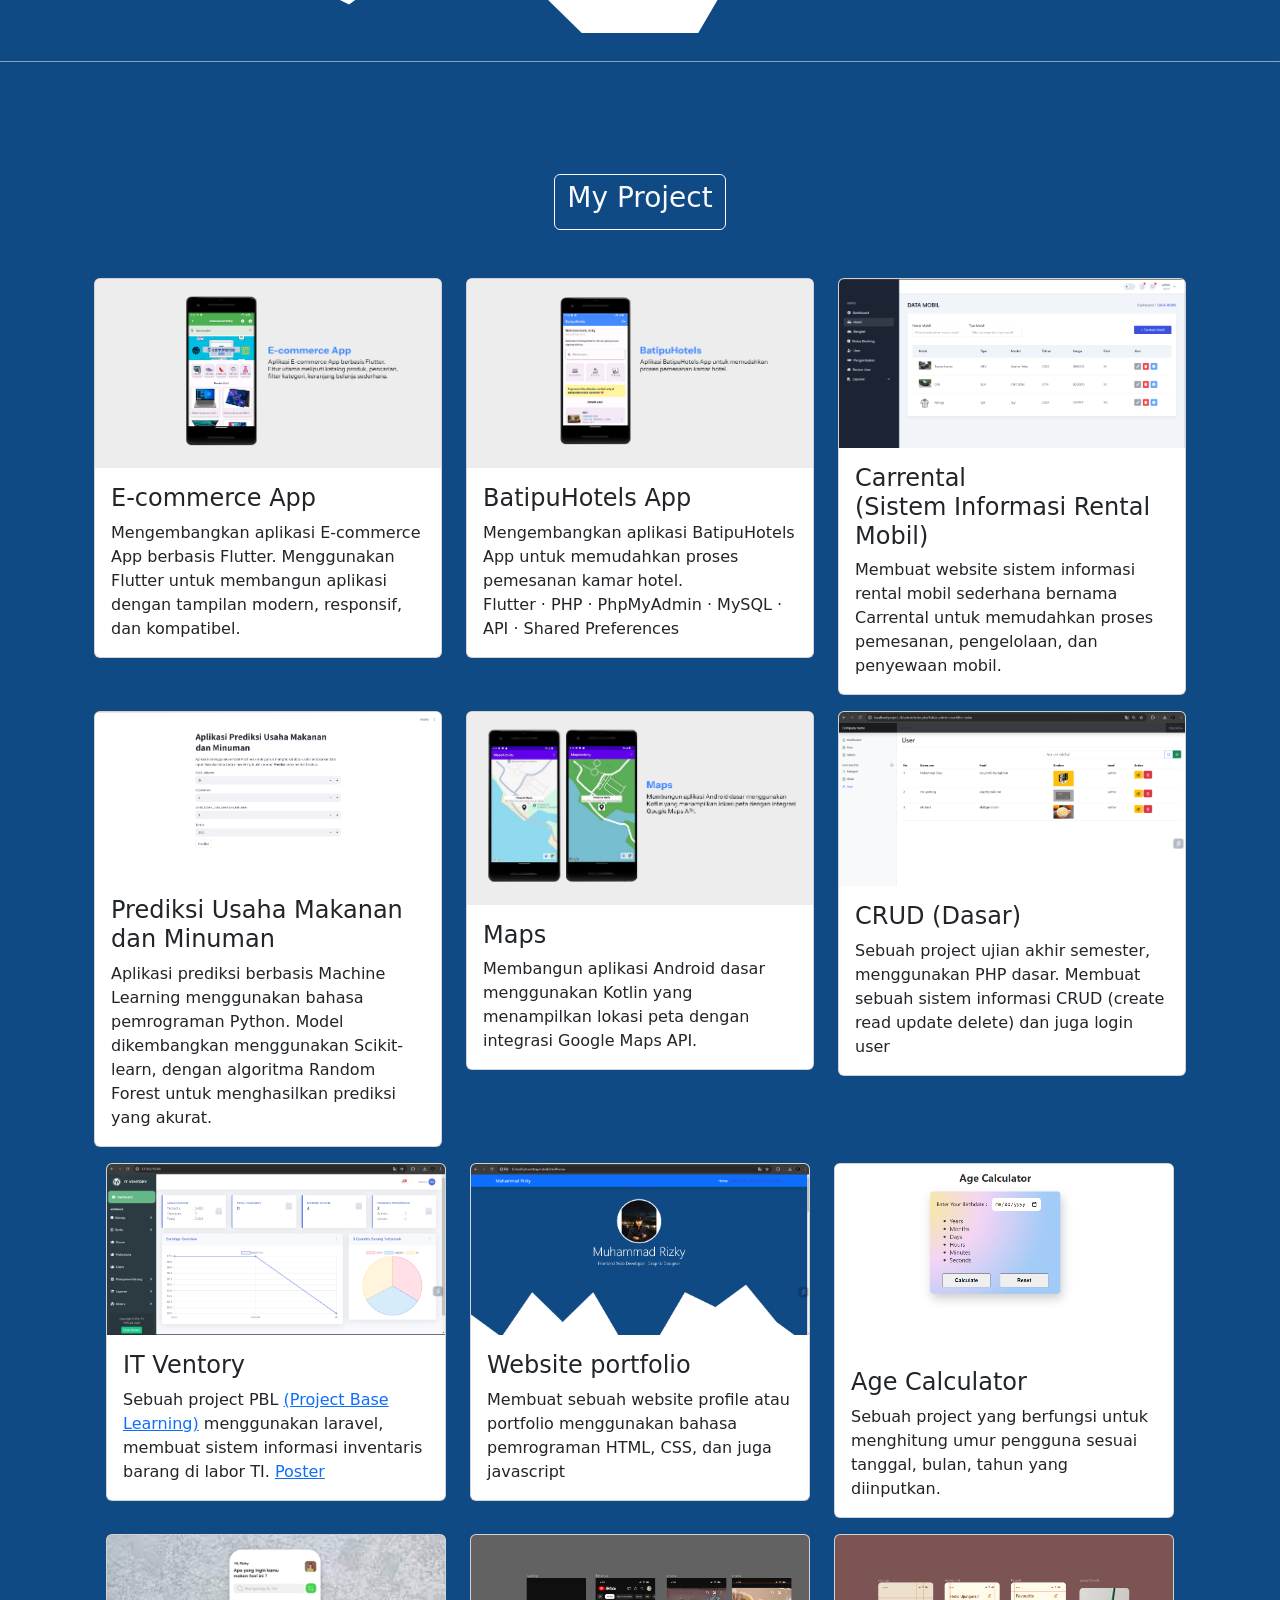
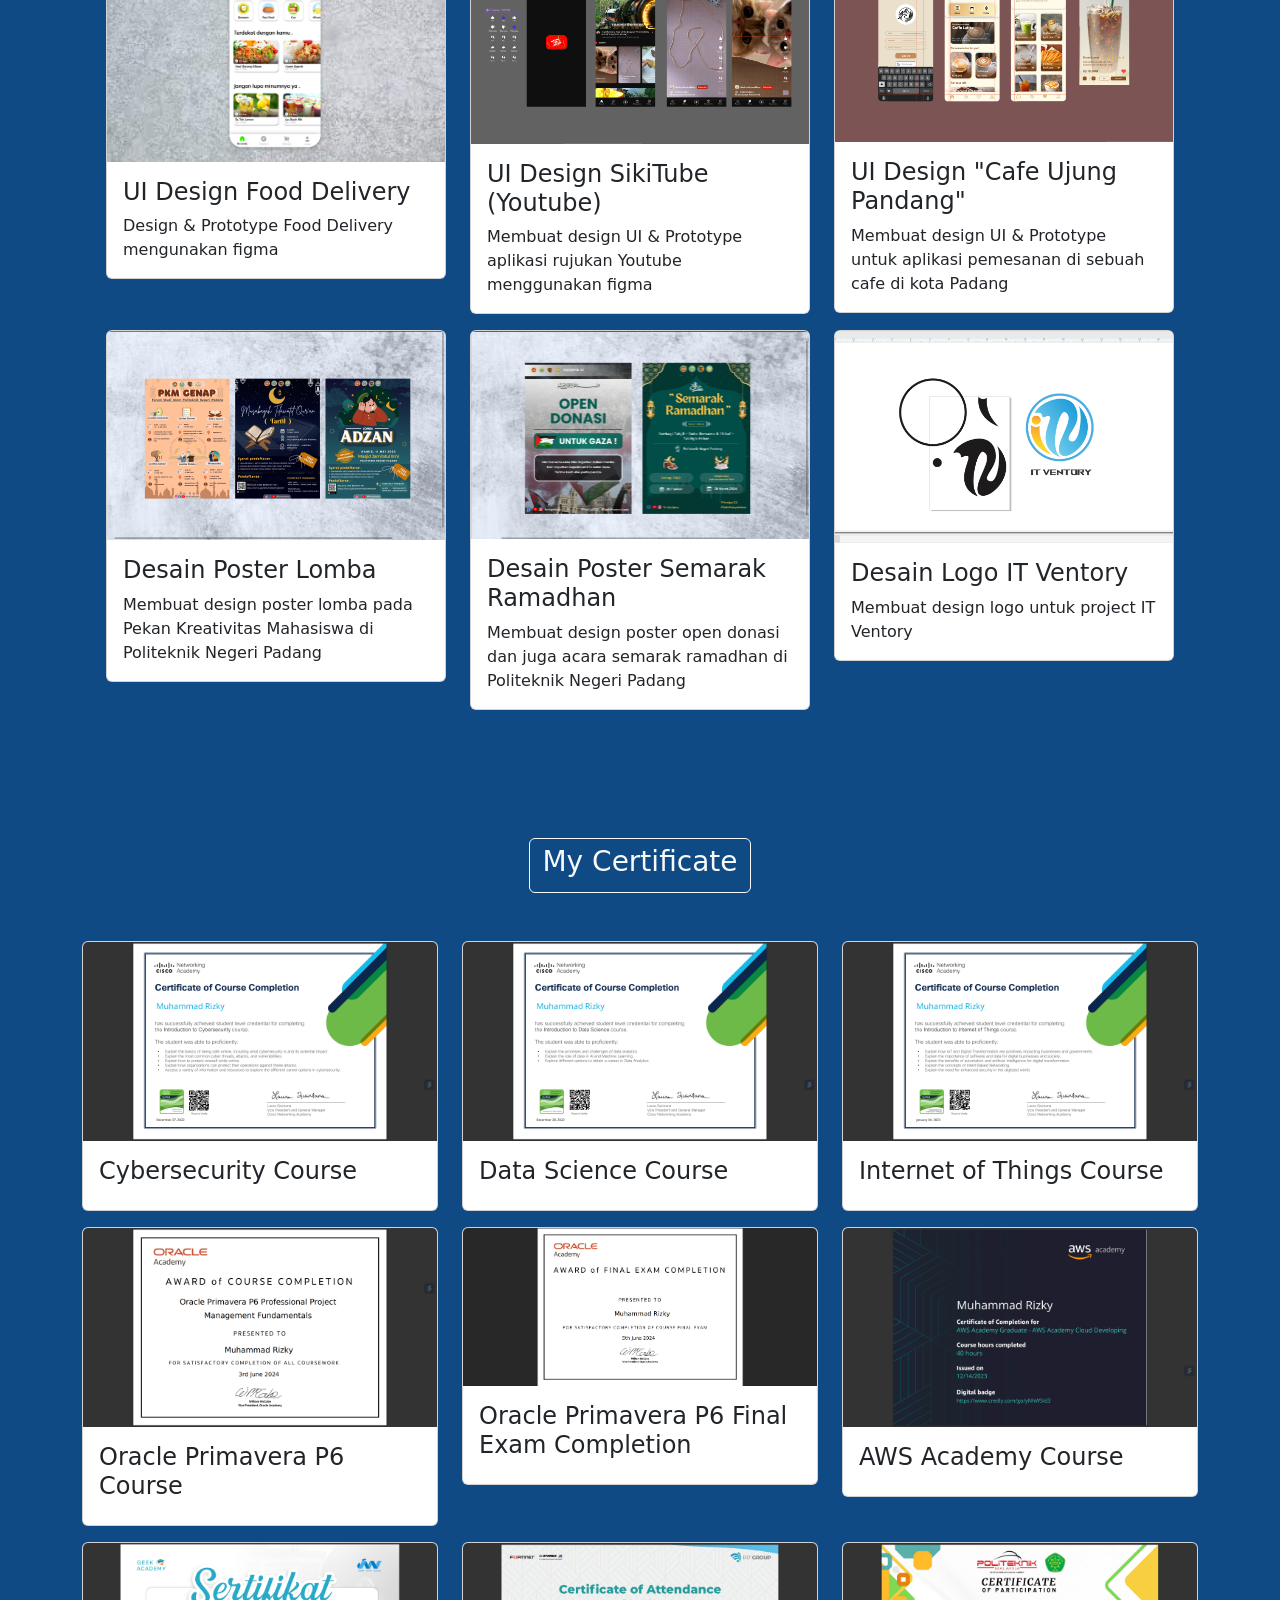
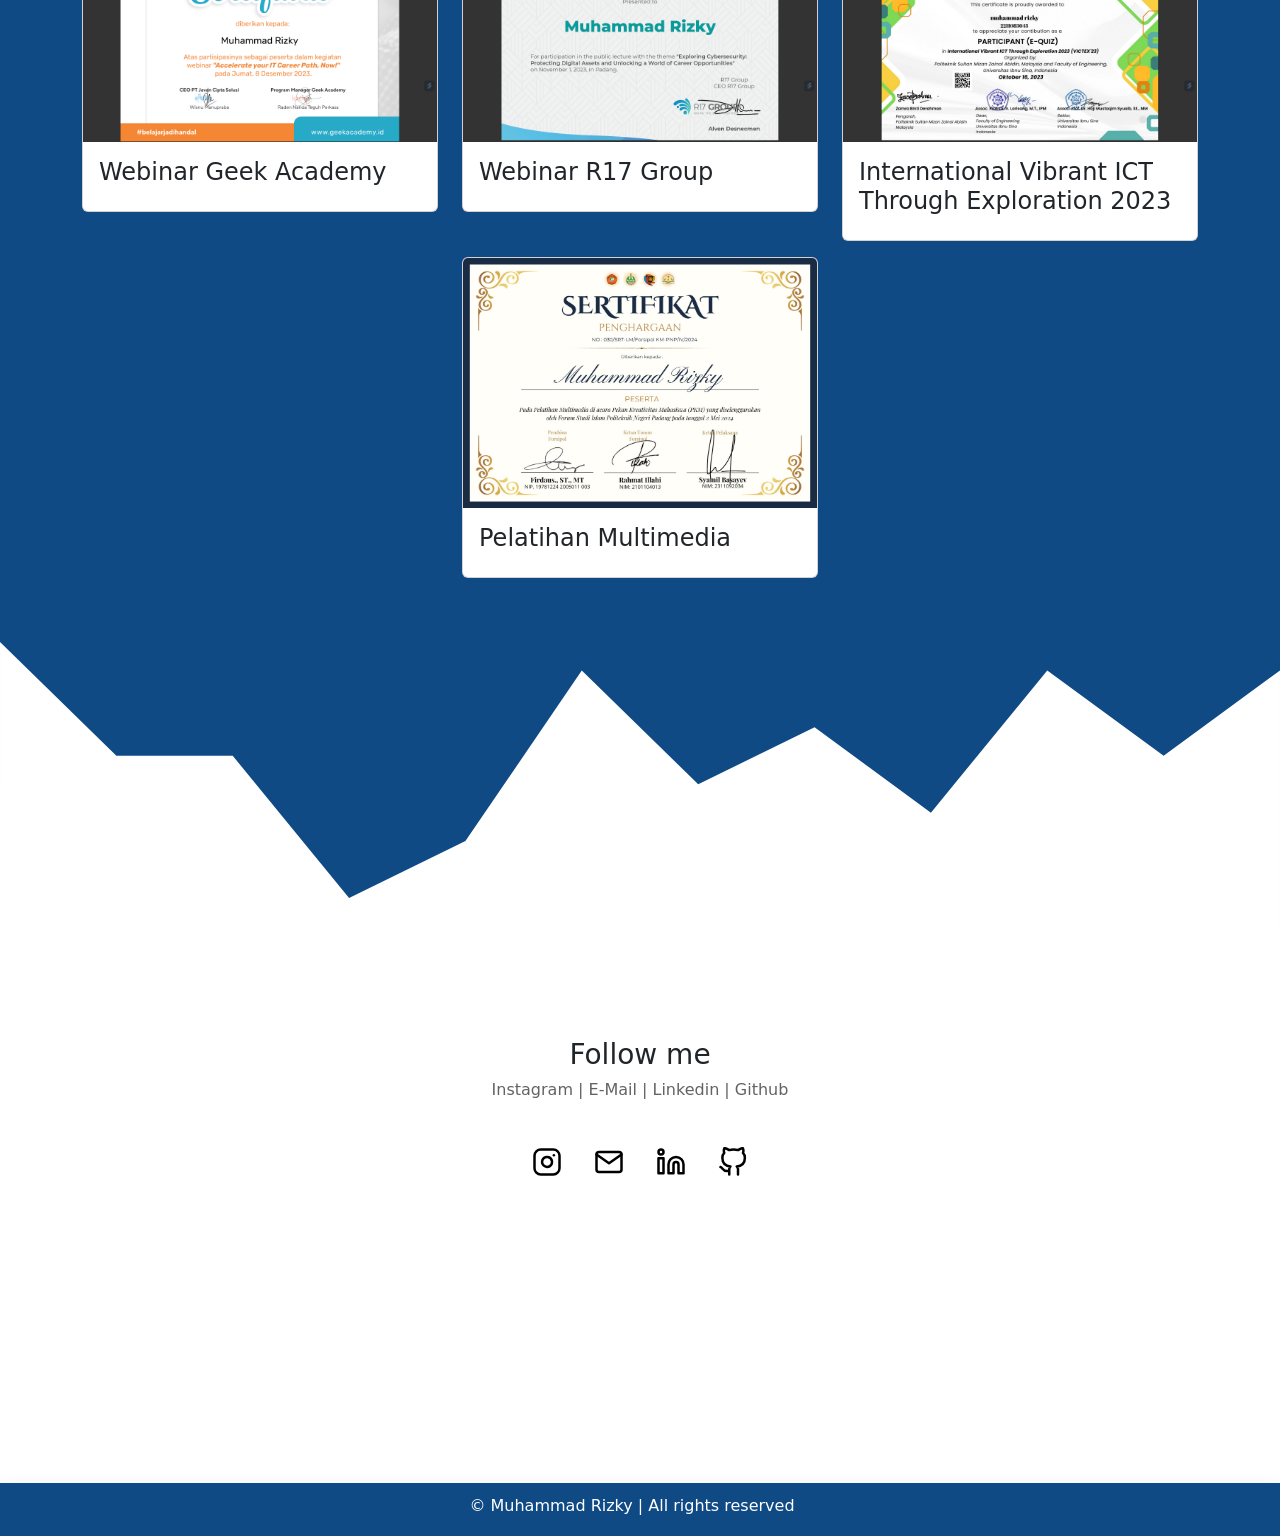
==== commit 7ed14d3d: "ya" ====
--- a/indekk.html
+++ b/indekk.html
@@ -366,15 +366,15 @@
                     <div class="card">
                         <img src="image/sertif/Screenshot (53).png" class="card-img-top" alt="...">
                         <div class="card-body">
+                            <h4>Oracle Primavera P6 Course</h4>
+                        </div>
+                    </div>
+                </div>
+                <div class="col-md-4 mb-3">
+                    <div class="card">
+                        <img src="image/sertif/yyyy.png" class="card-img-top" alt="...">
+                        <div class="card-body">
                             <h4>Oracle Primavera P6 Final Exam Completion</h4>
-                        </div>
-                    </div>
-                </div>
-                <div class="col-md-4 mb-3">
-                    <div class="card">
-                        <img src="image/sertif/yyyy.png" class="card-img-top" alt="...">
-                        <div class="card-body">
-                            <h4>Oracle Primavera P6 Course</h4>
                         </div>
                     </div>
                 </div>
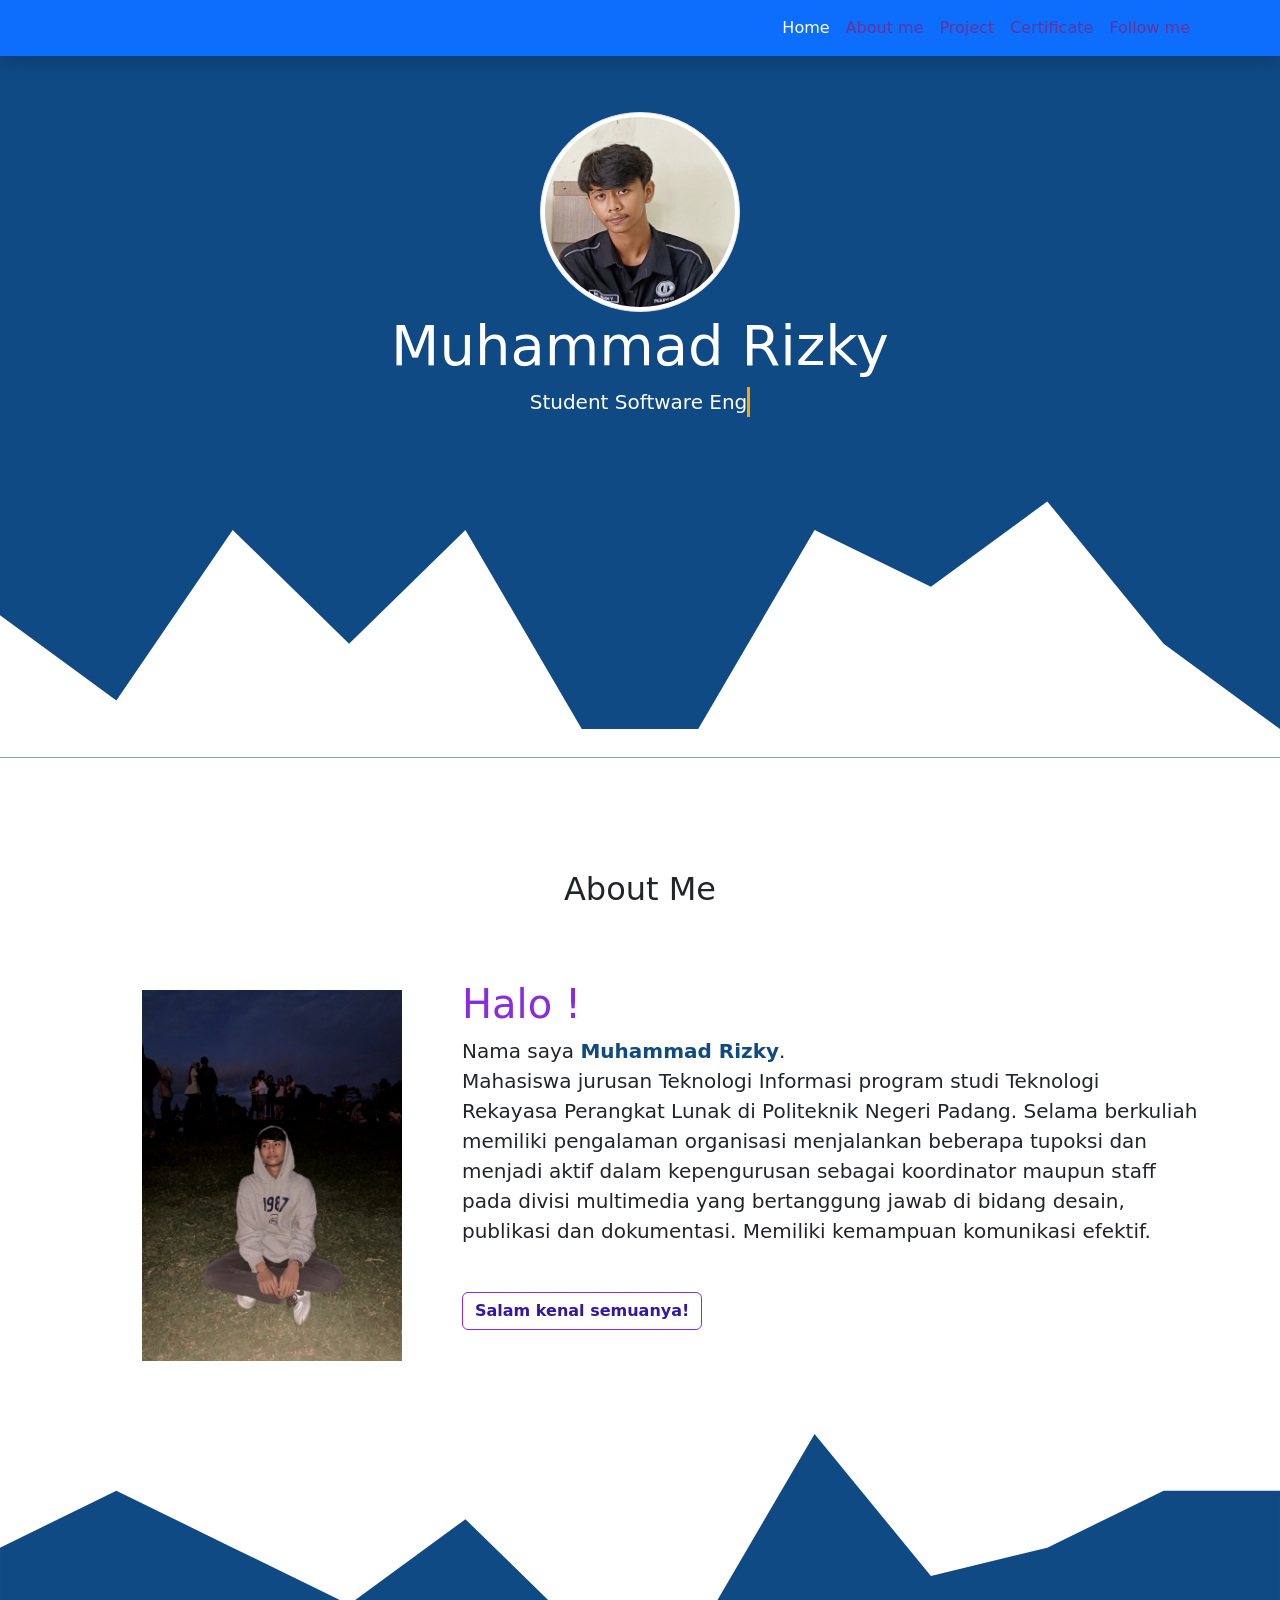
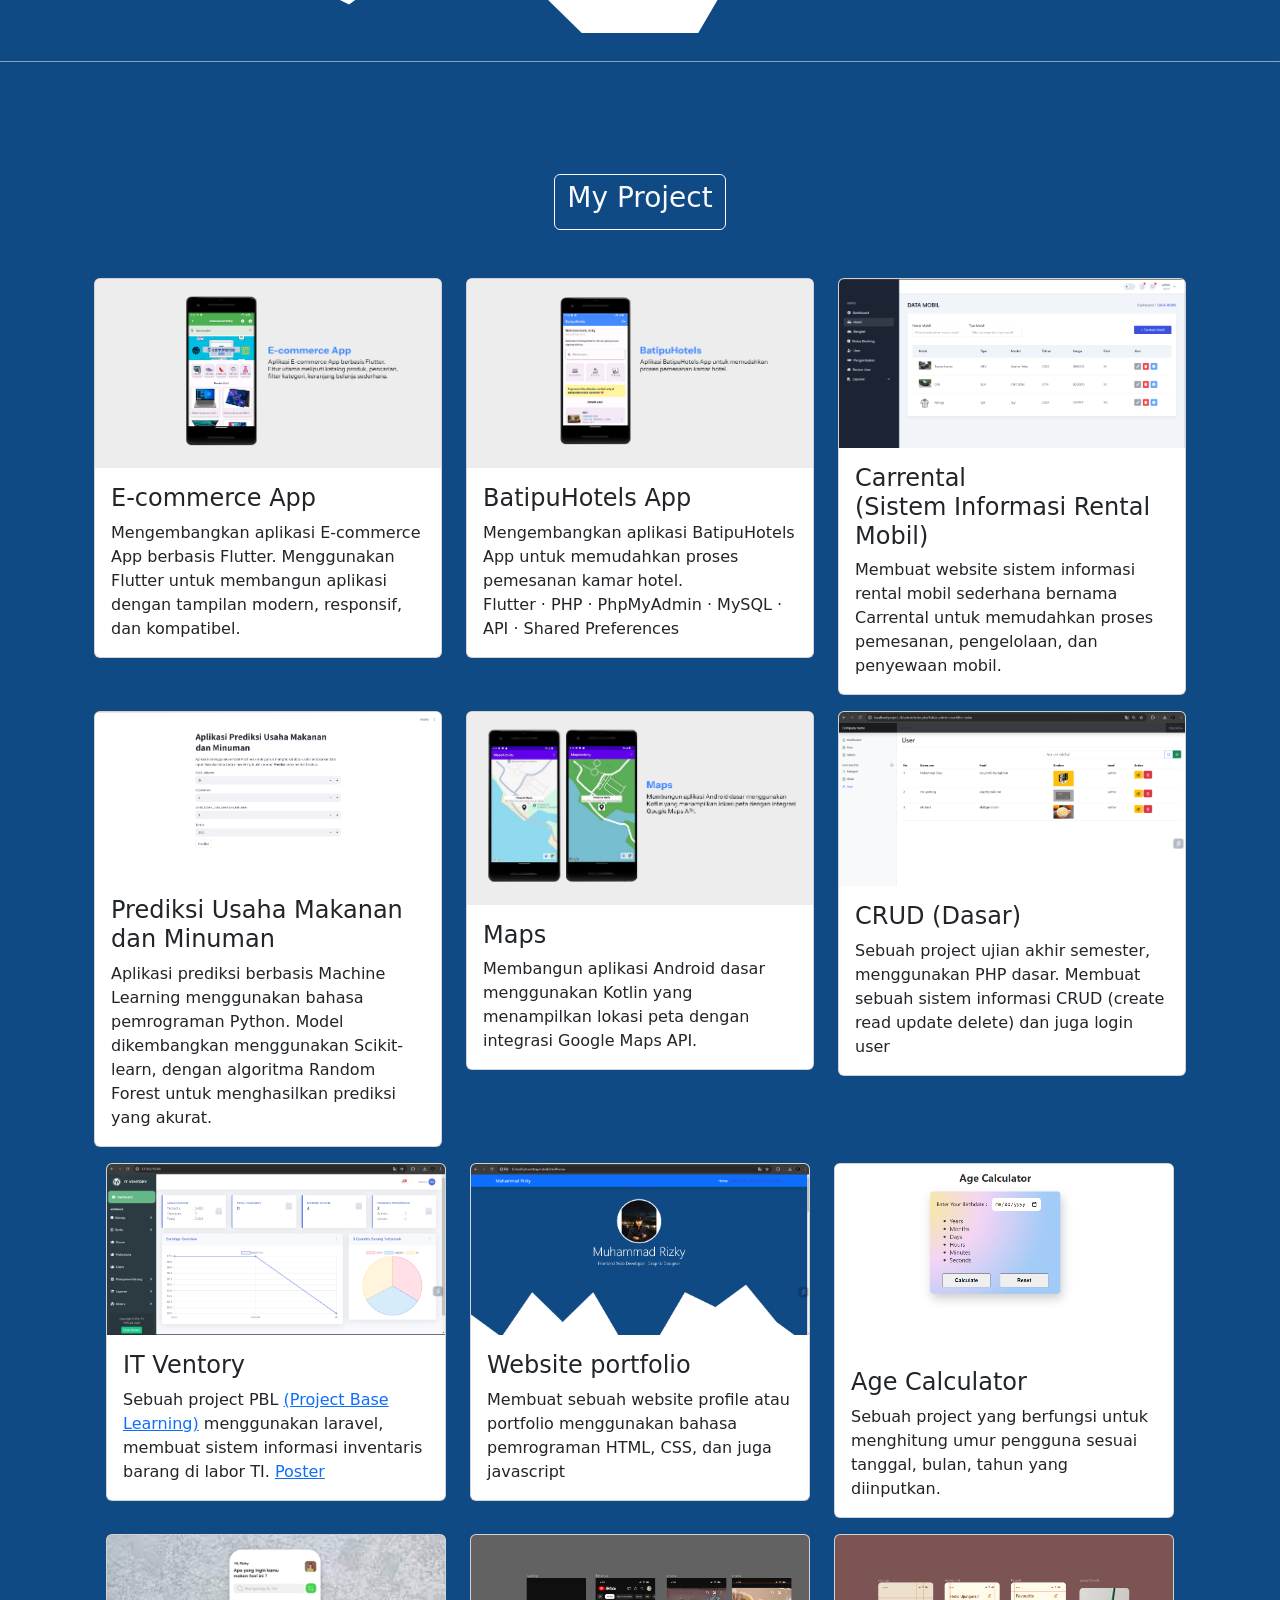
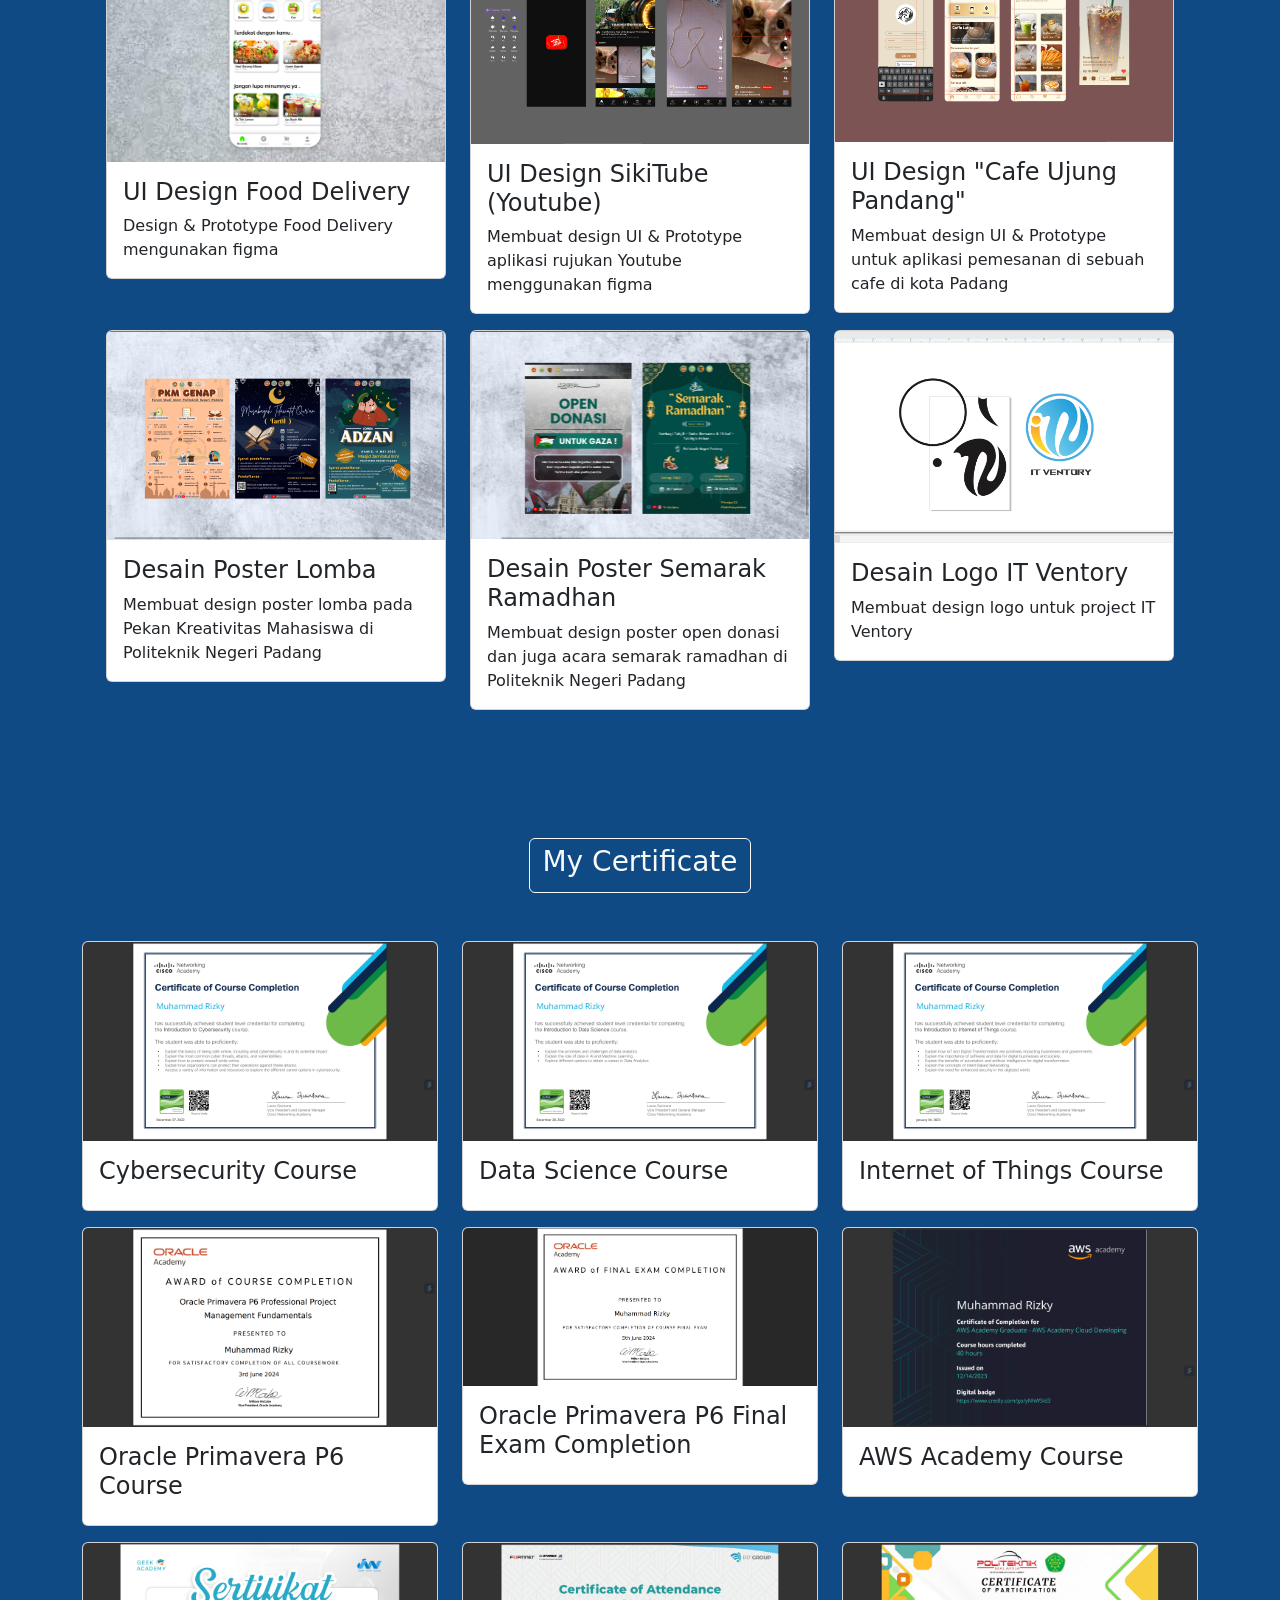
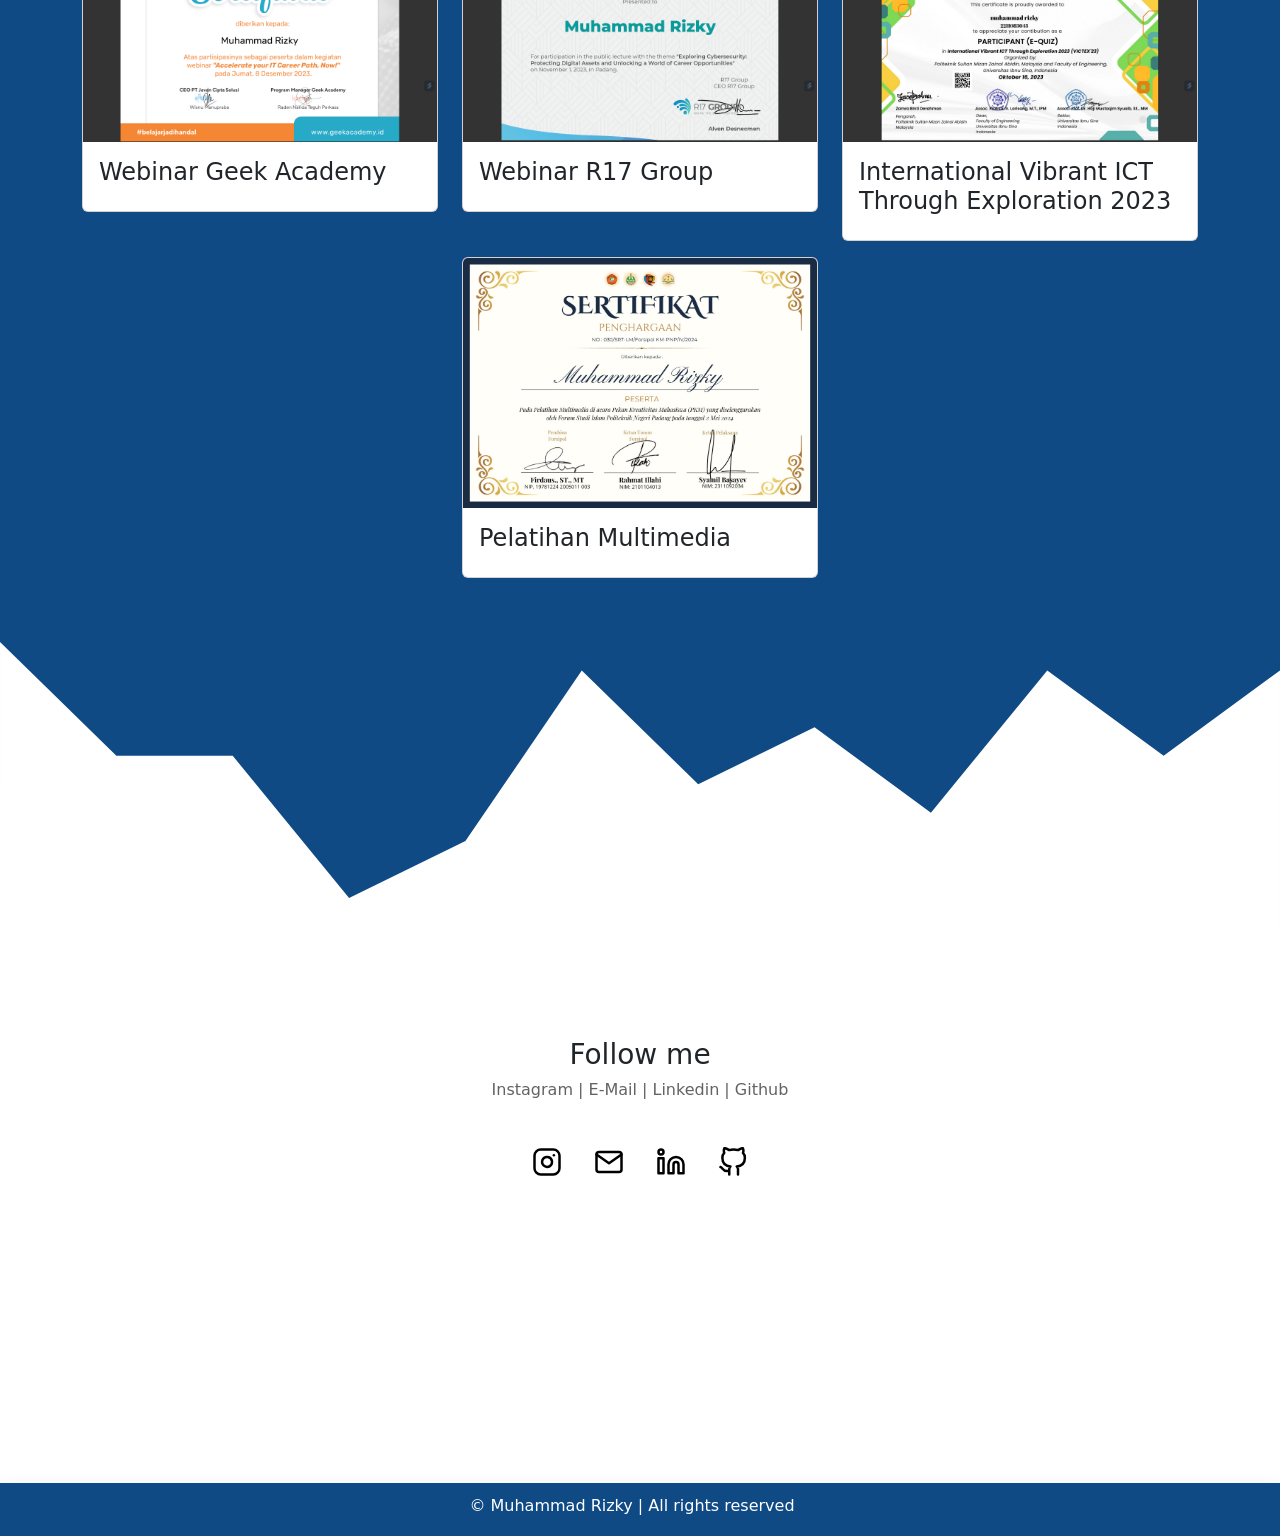
==== commit 9e31293a: "link ig" ====
--- a/indekk.html
+++ b/indekk.html
@@ -244,7 +244,7 @@
                     <div class="col-md-4 mb-3">
                         <div class="card">
                             <a
-                                href="https://www.instagram.com/muhammadriizzky___/reel/CxfInXuPPzy/?igsh=OGhlbGN1cWlqYWs=">
+                                href="https://www.instagram.com/reel/CxfInXuPPzyvPcVuV8A756hk3-Zs1m2rzGsAps0/?utm_source=ig_web_button_share_sheet&igsh=MzRlODBiNWFlZA==">
                                 <img src="image/pro4.png" class="card-img-top" alt="...">
                             </a>
                             <div class="card-body">
@@ -257,7 +257,7 @@
                     <div class="col-md-4 mb-3">
                         <div class="card">
                             <a
-                                href="https://www.instagram.com/muhammadriizzky___/reel/CzY0_FIvAyH/?igsh=MXQ2Zndnd2d5bjJoag==">
+                                href="https://www.instagram.com/reel/CzY0_FIvAyHHYEMfG5TGgzy2rm2ItR8ndHkNzE0/?utm_source=ig_web_copy_link&igsh=MzRlODBiNWFlZA==">
                                 <img src="image/proo5.png" class="card-img-top" alt="...">
                             </a>
                             <div class="card-body">
@@ -273,7 +273,7 @@
                     <div class="col-md-4 mb-3">
                         <div class="card">
                             <a
-                                href="https://www.instagram.com/muhammadriizzky___/reel/C16Mo-RPD6G/?igsh=MWgyaWJtNXZkcjAwcg==">
+                                href="https://www.instagram.com/reel/C16Mo-RPD6GsCJpRDxuYJS5aS9J1lHBD99Lv2o0/?utm_source=ig_web_copy_link&igsh=MzRlODBiNWFlZA==">
                                 <img src="image/pro6.png" class="card-img-top" alt="...">
                             </a>
                             <div class="card-body">
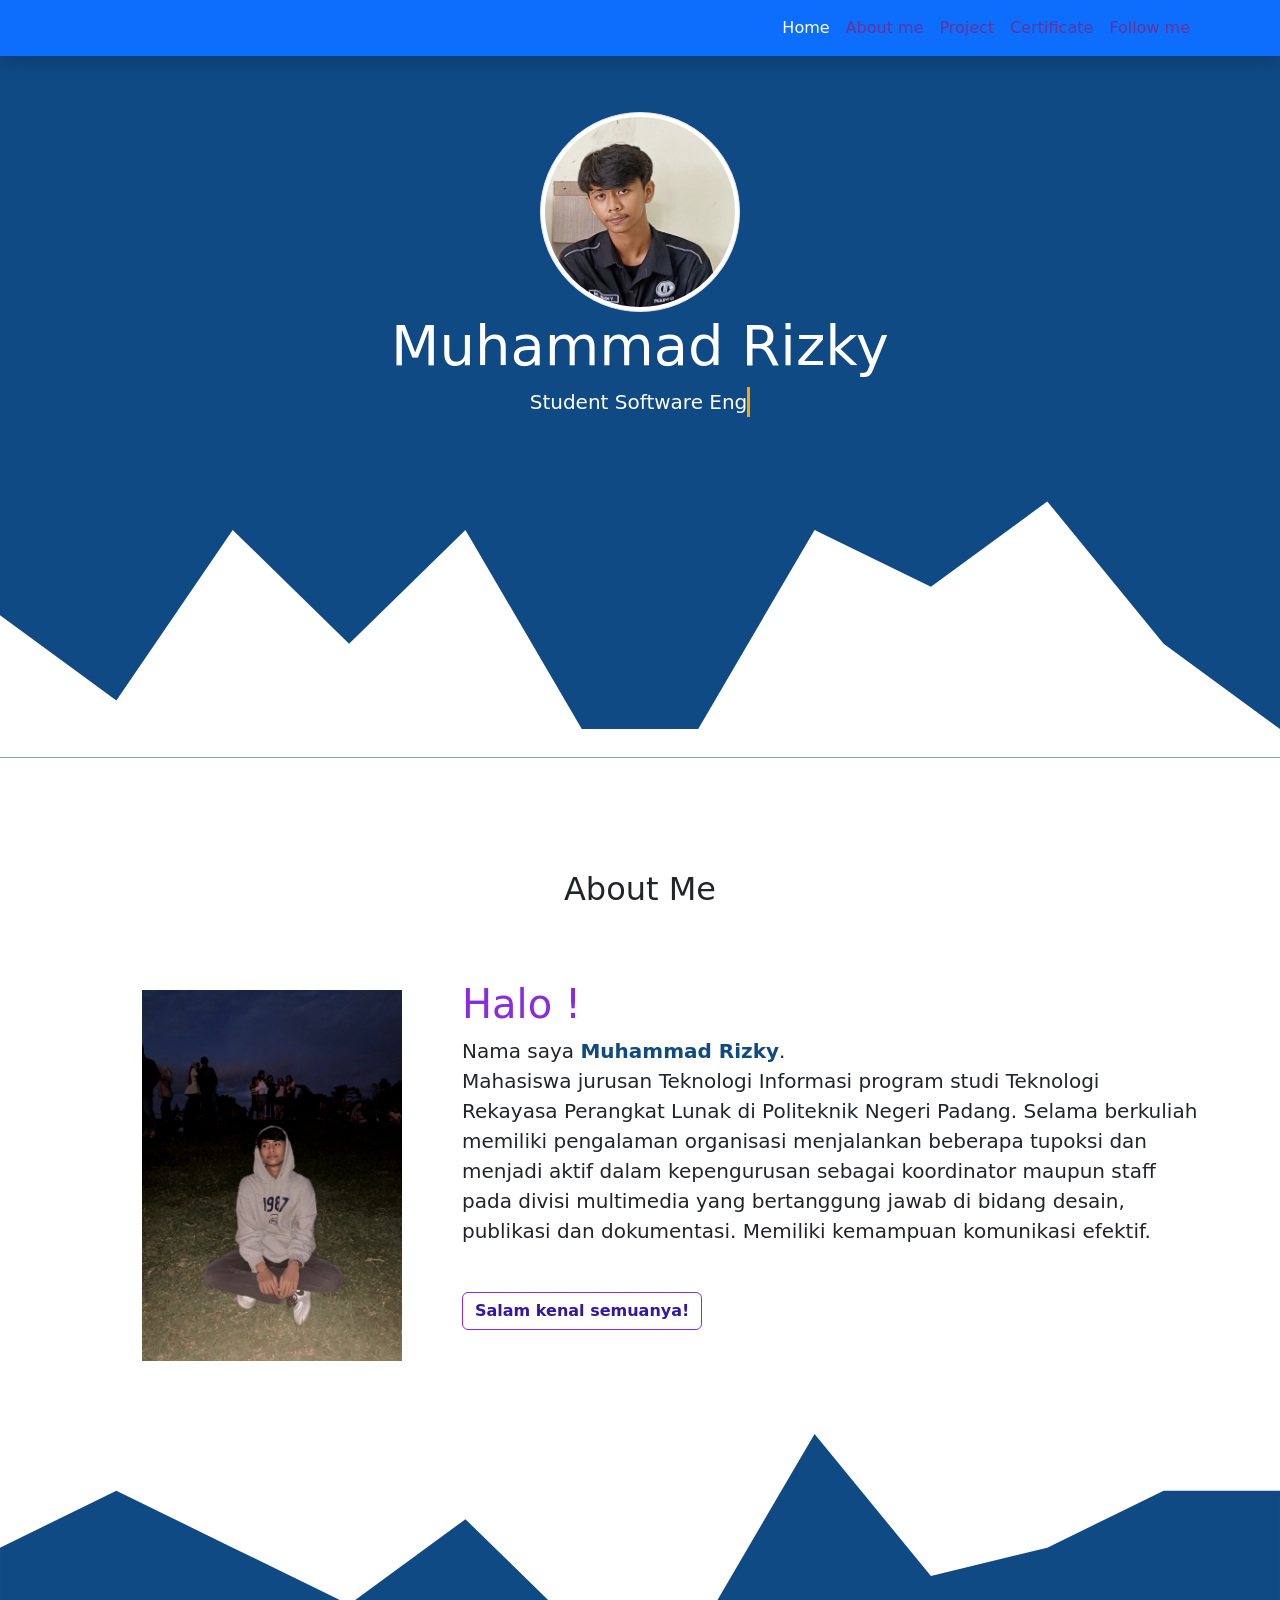
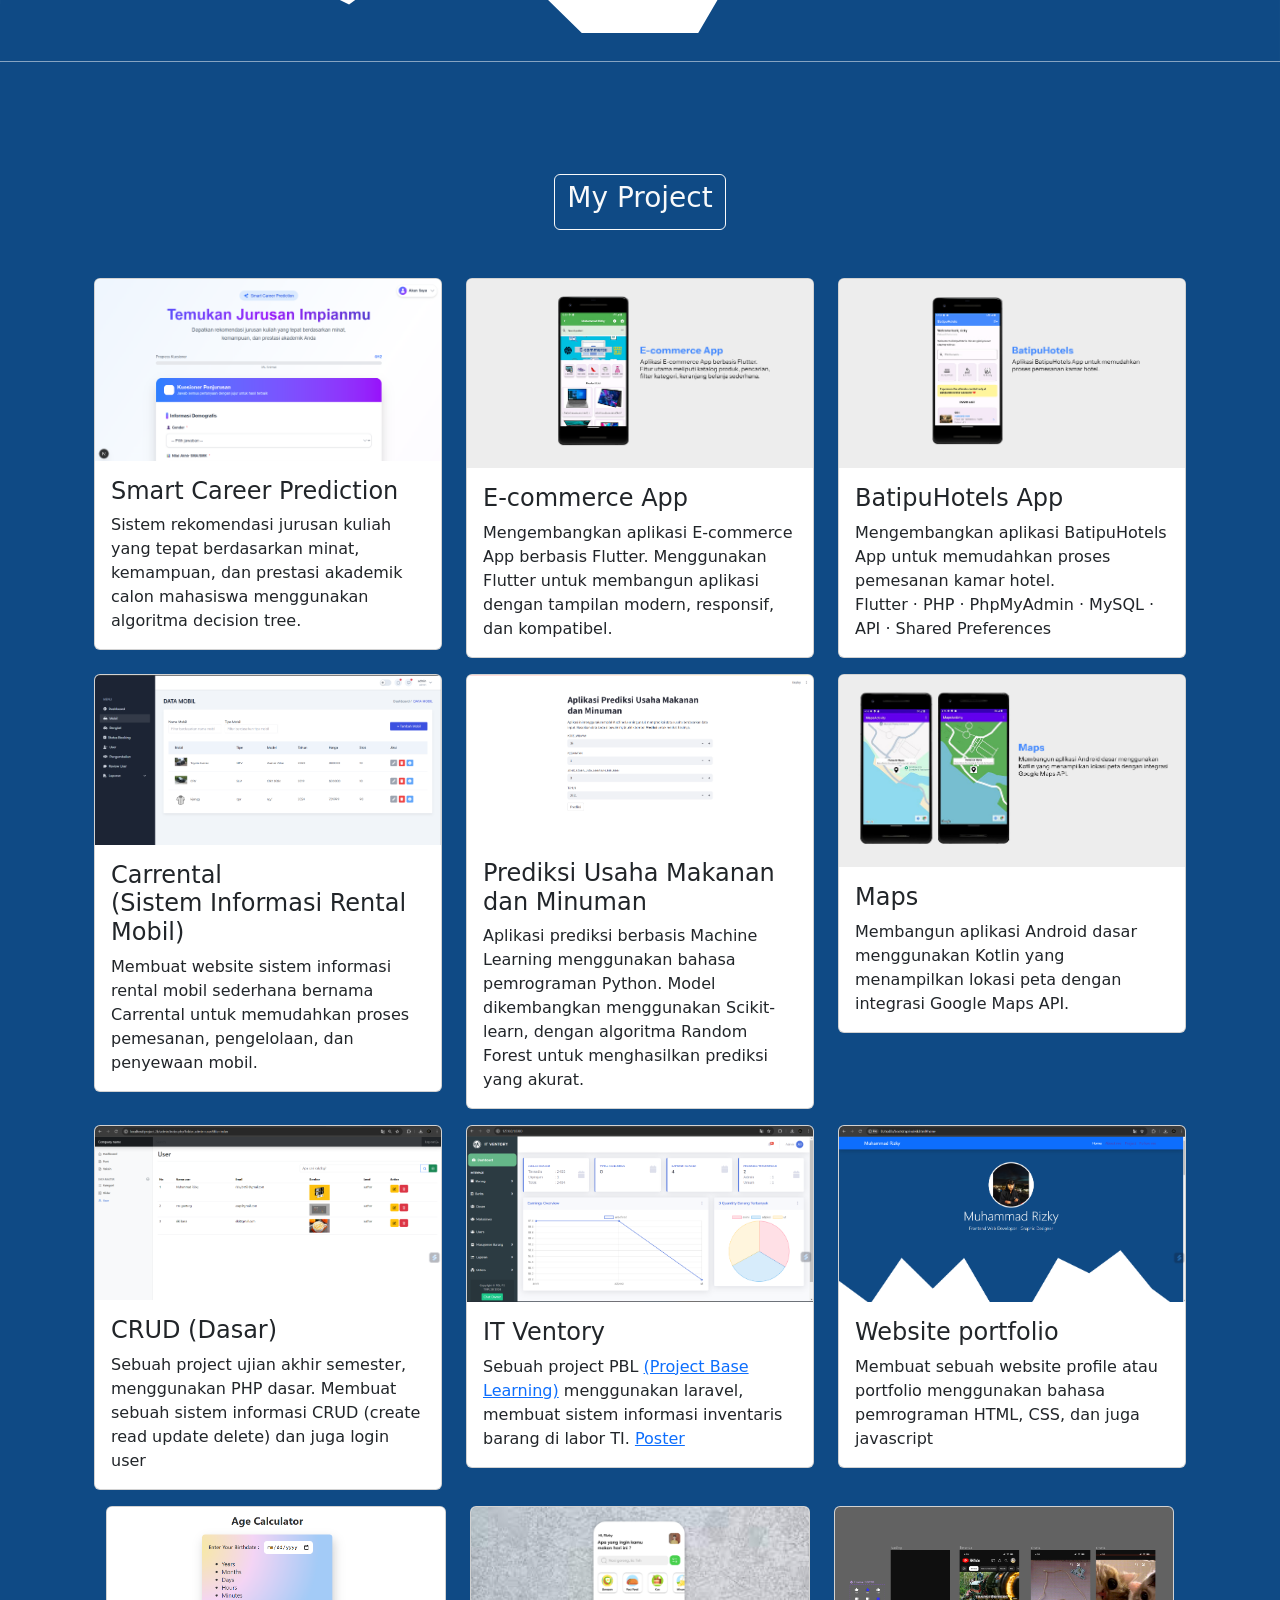
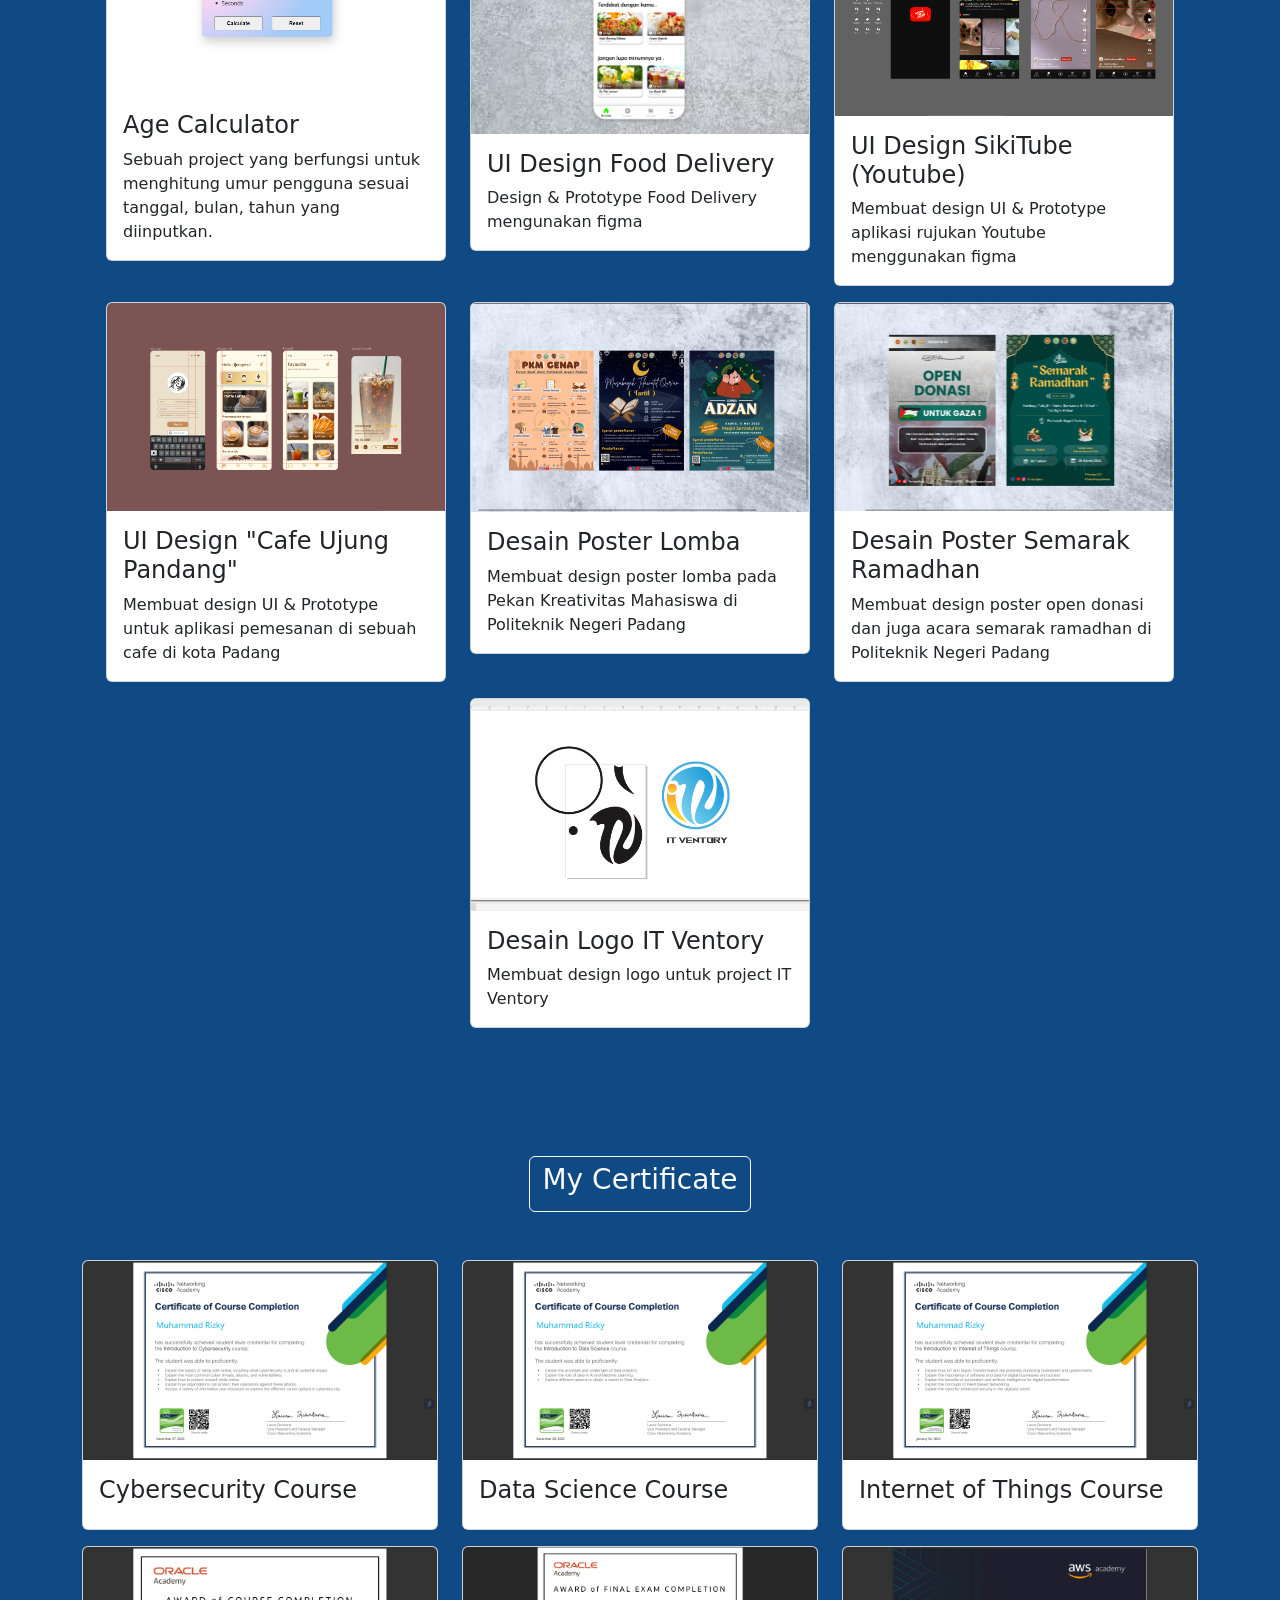
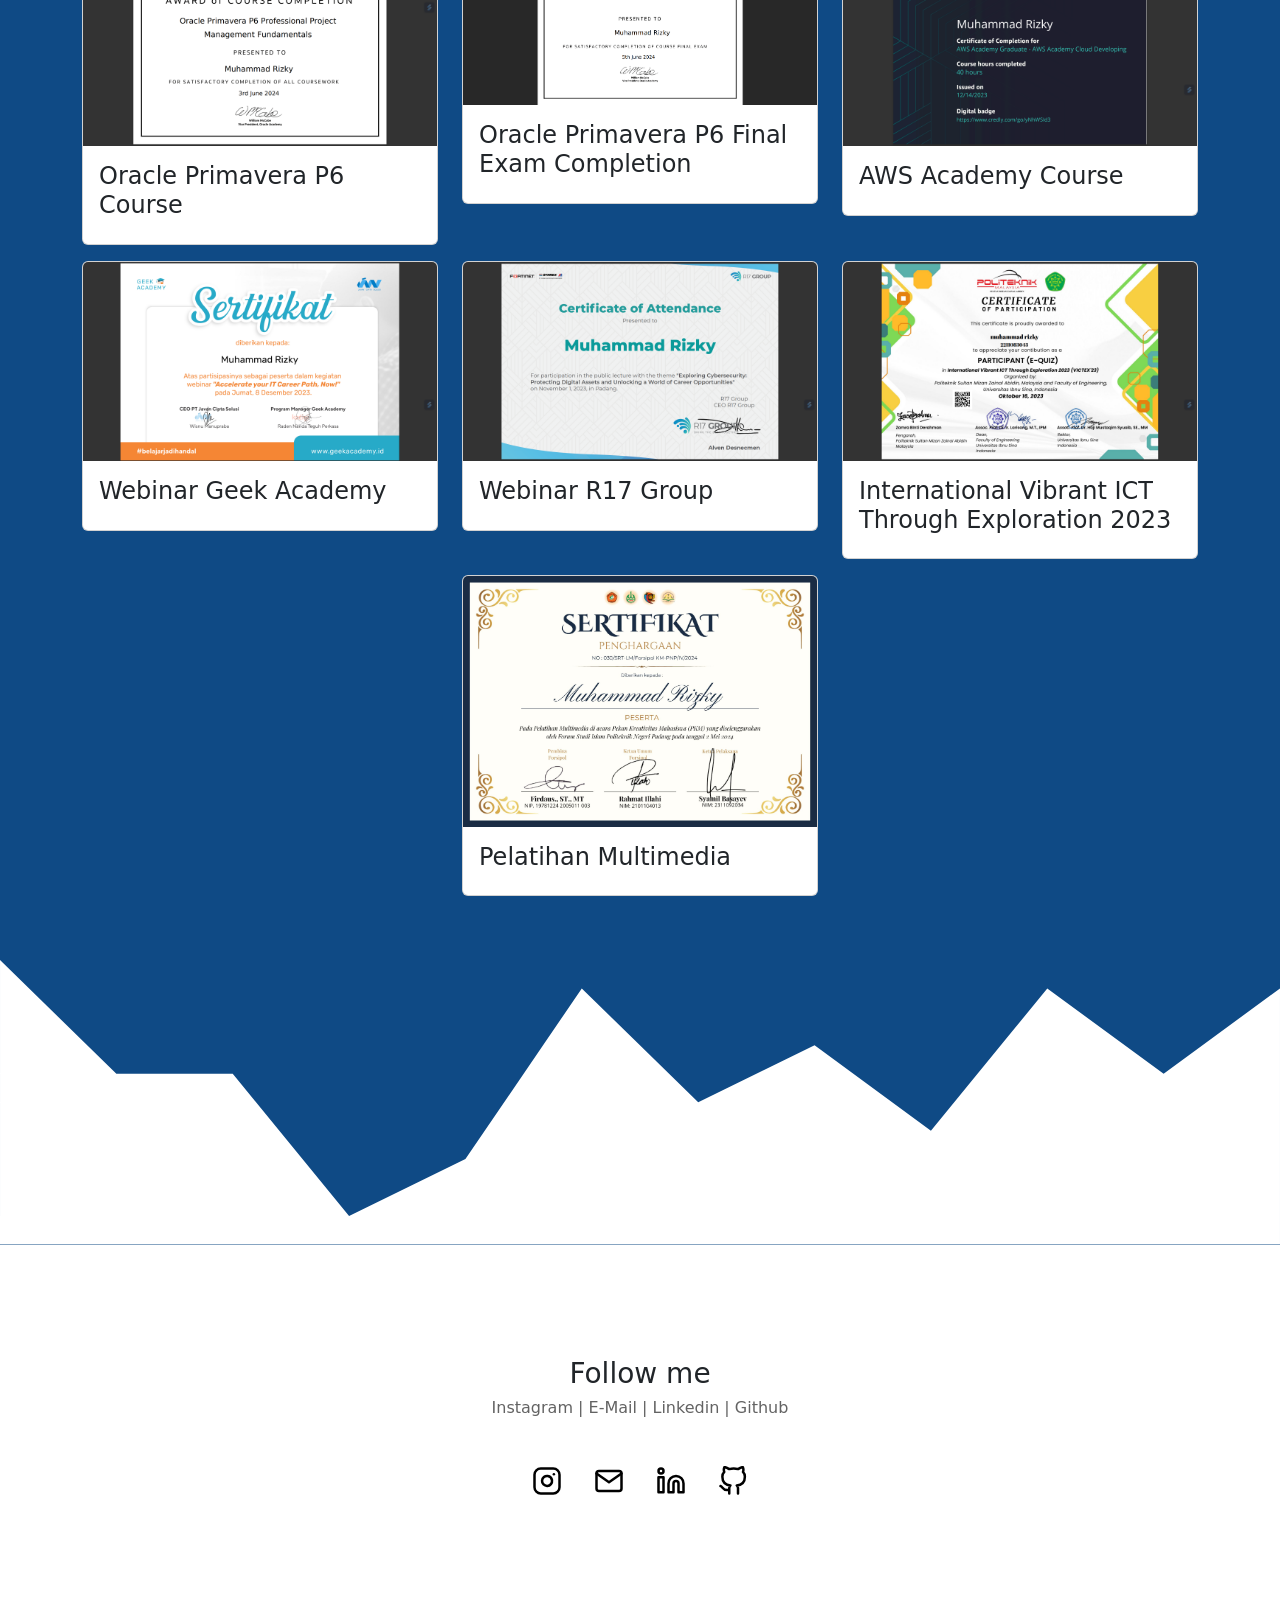
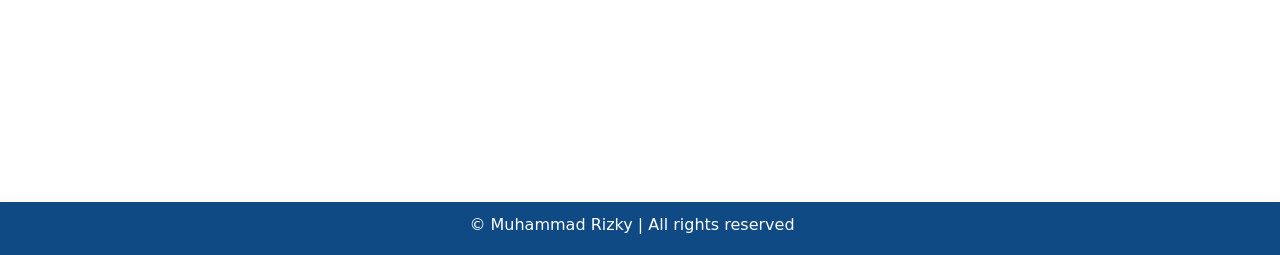
==== commit 22500534: "major" ====
--- a/indekk.html
+++ b/indekk.html
@@ -121,6 +121,18 @@
             <div class="row justify-content-center from-project">
                 <div class="col-md-4 mb-3 ">
                     <div class="card">
+                        <img src="image/major.png" class="card-img-top" alt="...">
+                        <div class="card-body">
+                            <h4>Smart Career Prediction</h4>
+                            <p class="card-text">Sistem rekomendasi jurusan kuliah yang tepat berdasarkan minat, 
+                                kemampuan, dan prestasi akademik calon mahasiswa menggunakan algoritma decision tree.
+    
+                            </p>
+                        </div>
+                    </div>
+                </div>
+                <div class="col-md-4 mb-3 ">
+                    <div class="card">
                         <img src="image/ecommerce.jpg" class="card-img-top" alt="...">
                         <div class="card-body">
                             <h4>E-commerce  App</h4>
@@ -196,9 +208,7 @@
                     </div>
                 </div>
 
-                <div class="row justify-content-center from-project">
-                    
-                    <div class="col-md-4 mb-3">
+                <div class="col-md-4 mb-3">
                         <div class="card">
                             <a href="http://it-ventory.kesug.com/login">
                                 <img src="image/pro2.png" class="card-img-top" alt="..." href>
@@ -216,6 +226,7 @@
                             </div>
                         </div>
                     </div>
+
                     <div class="col-md-4 mb-3">
                         <div class="card">
                             <img src="image/pro3.png" class="card-img-top" alt="...">
@@ -228,6 +239,11 @@
                             </div>
                         </div>
                     </div>
+
+                <div class="row justify-content-center from-project">
+                    
+                    
+                    
                     <div class="col-md-4 mb-3">
                         <div class="card">
                             <a href=" https://muhammmadrizky99.github.io/age-calculator/">
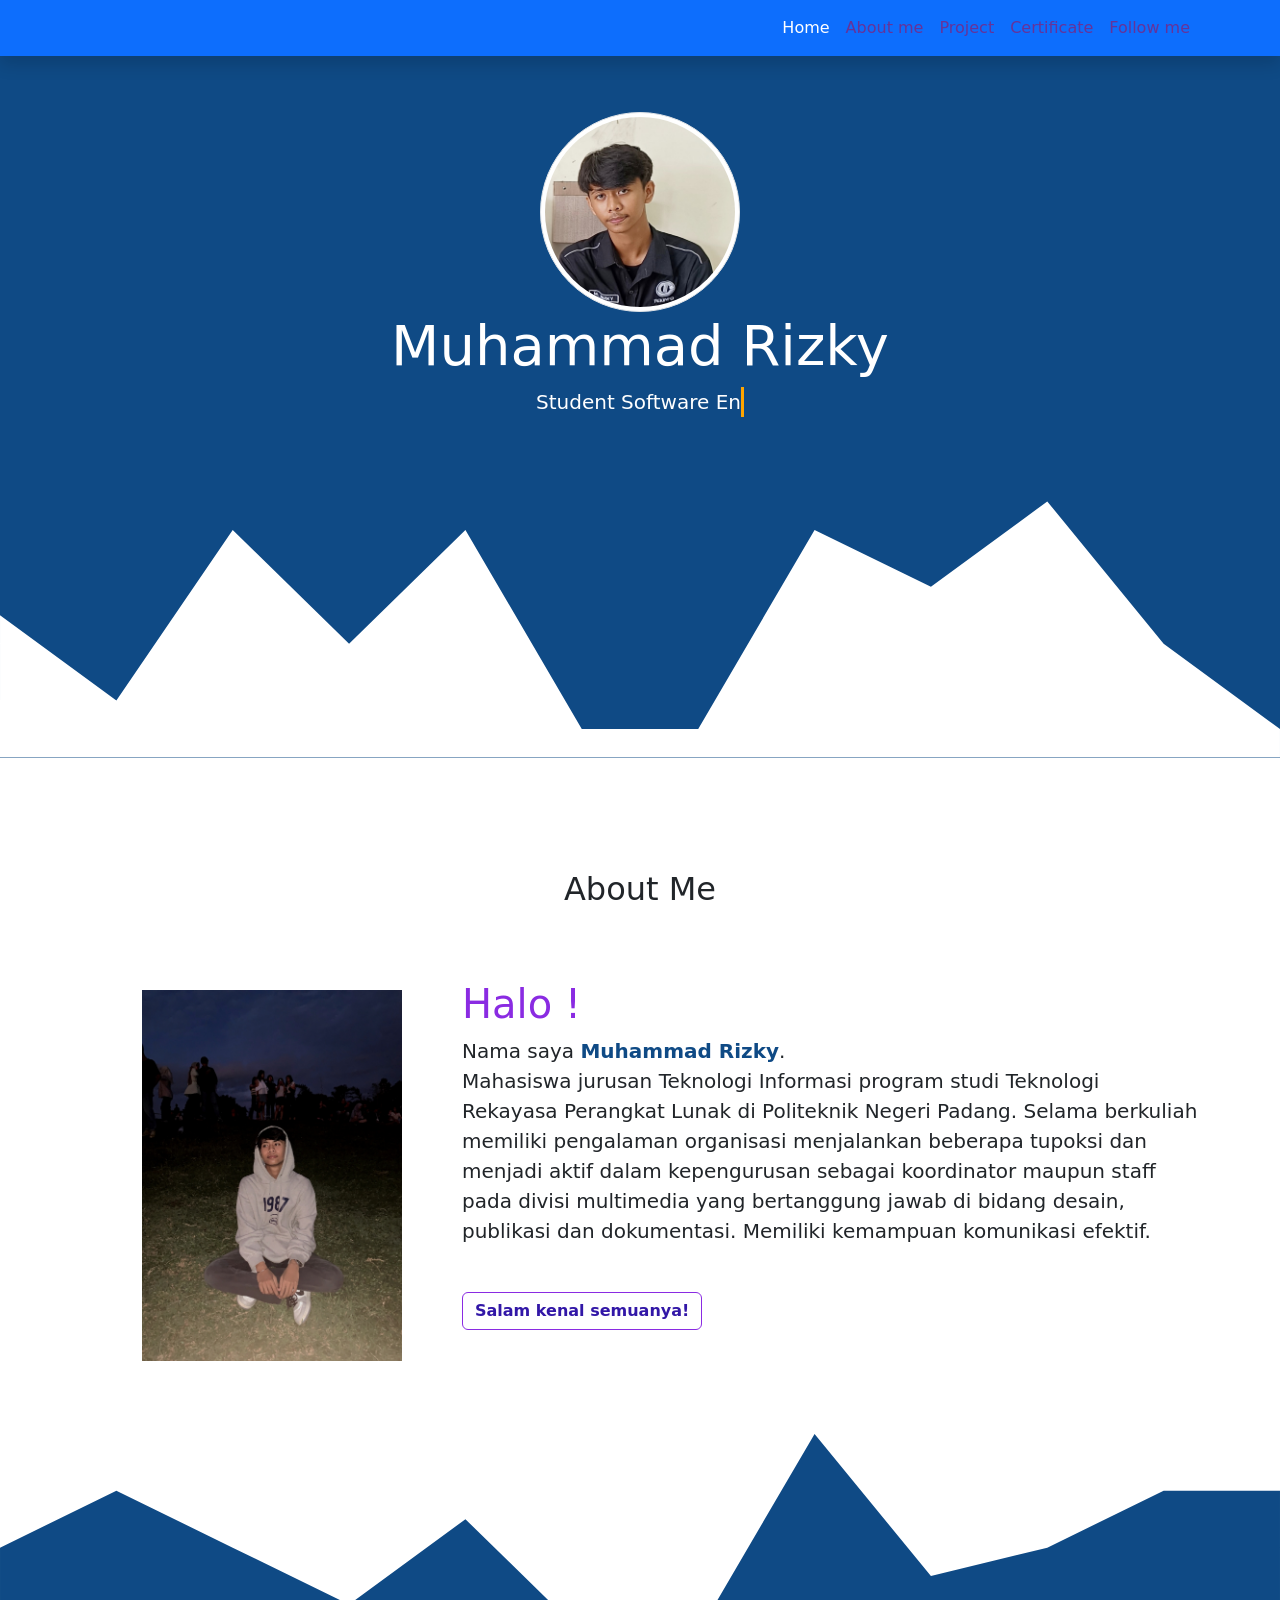
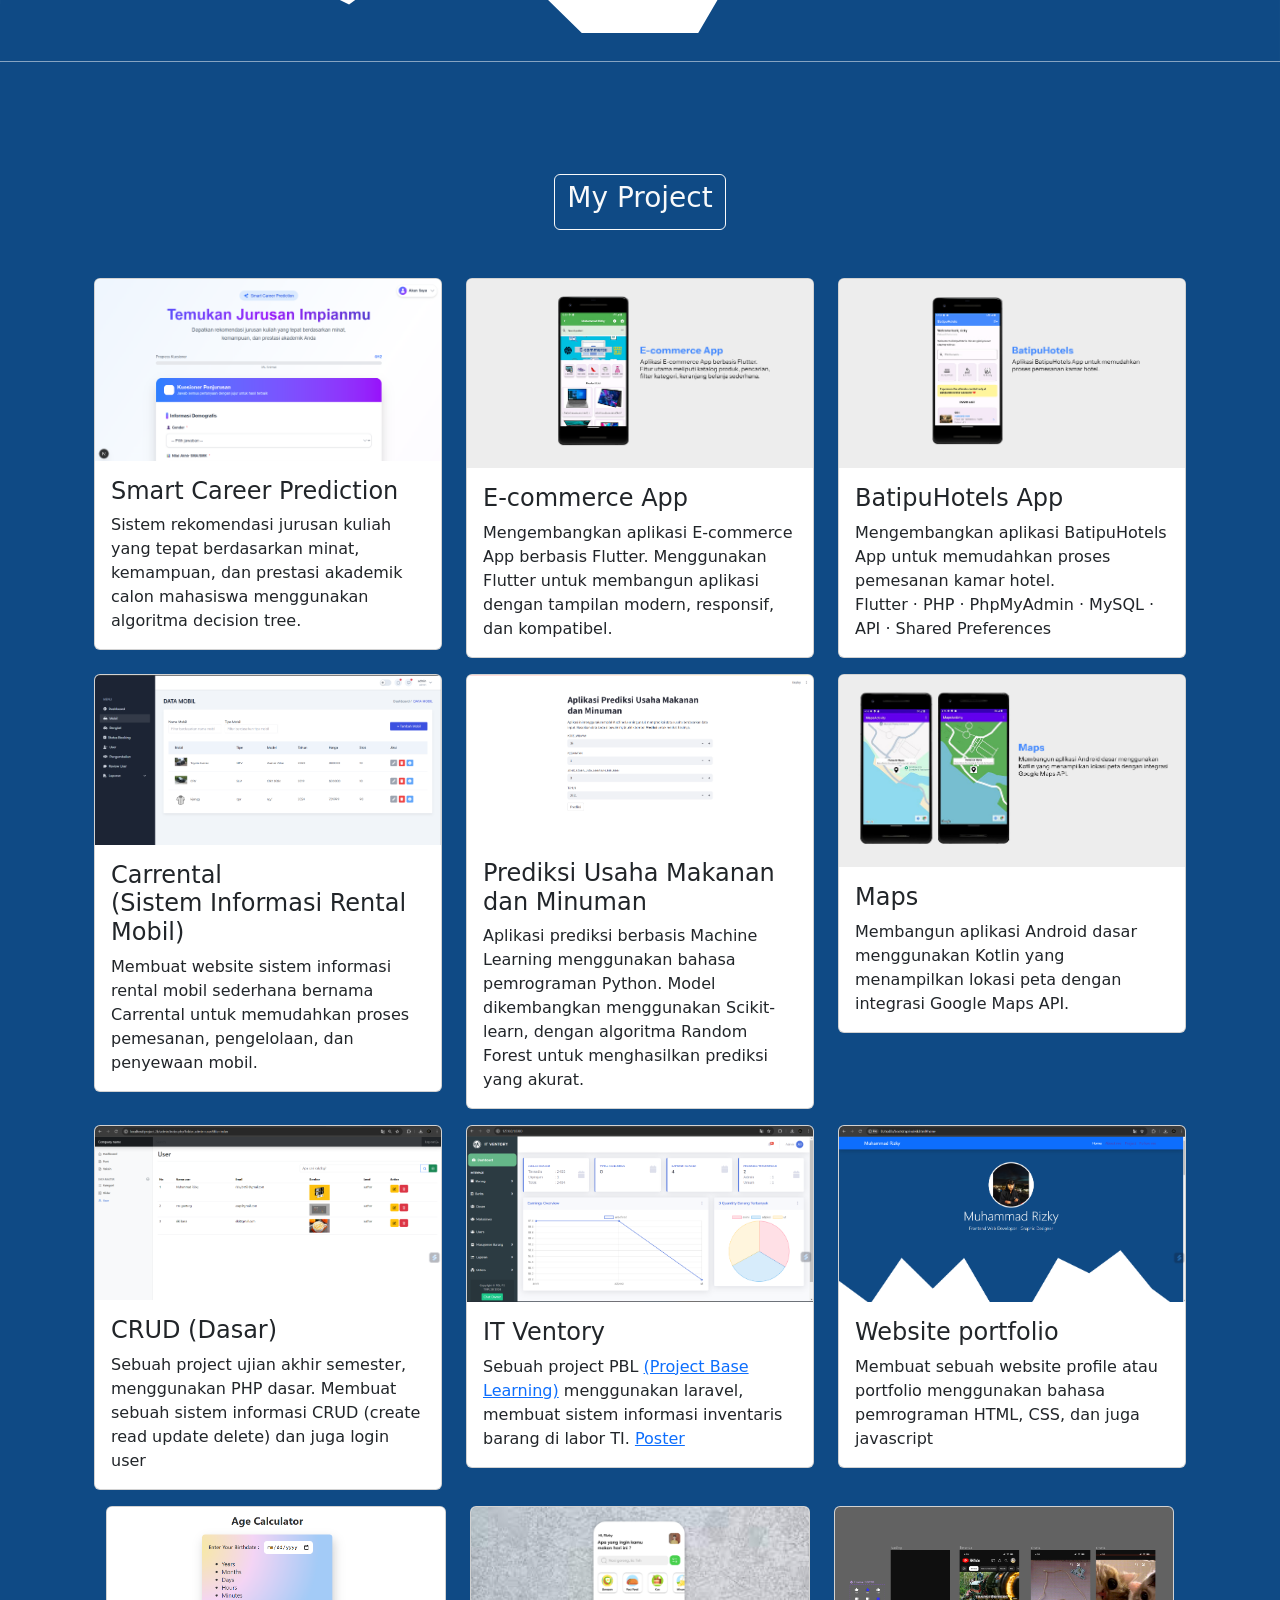
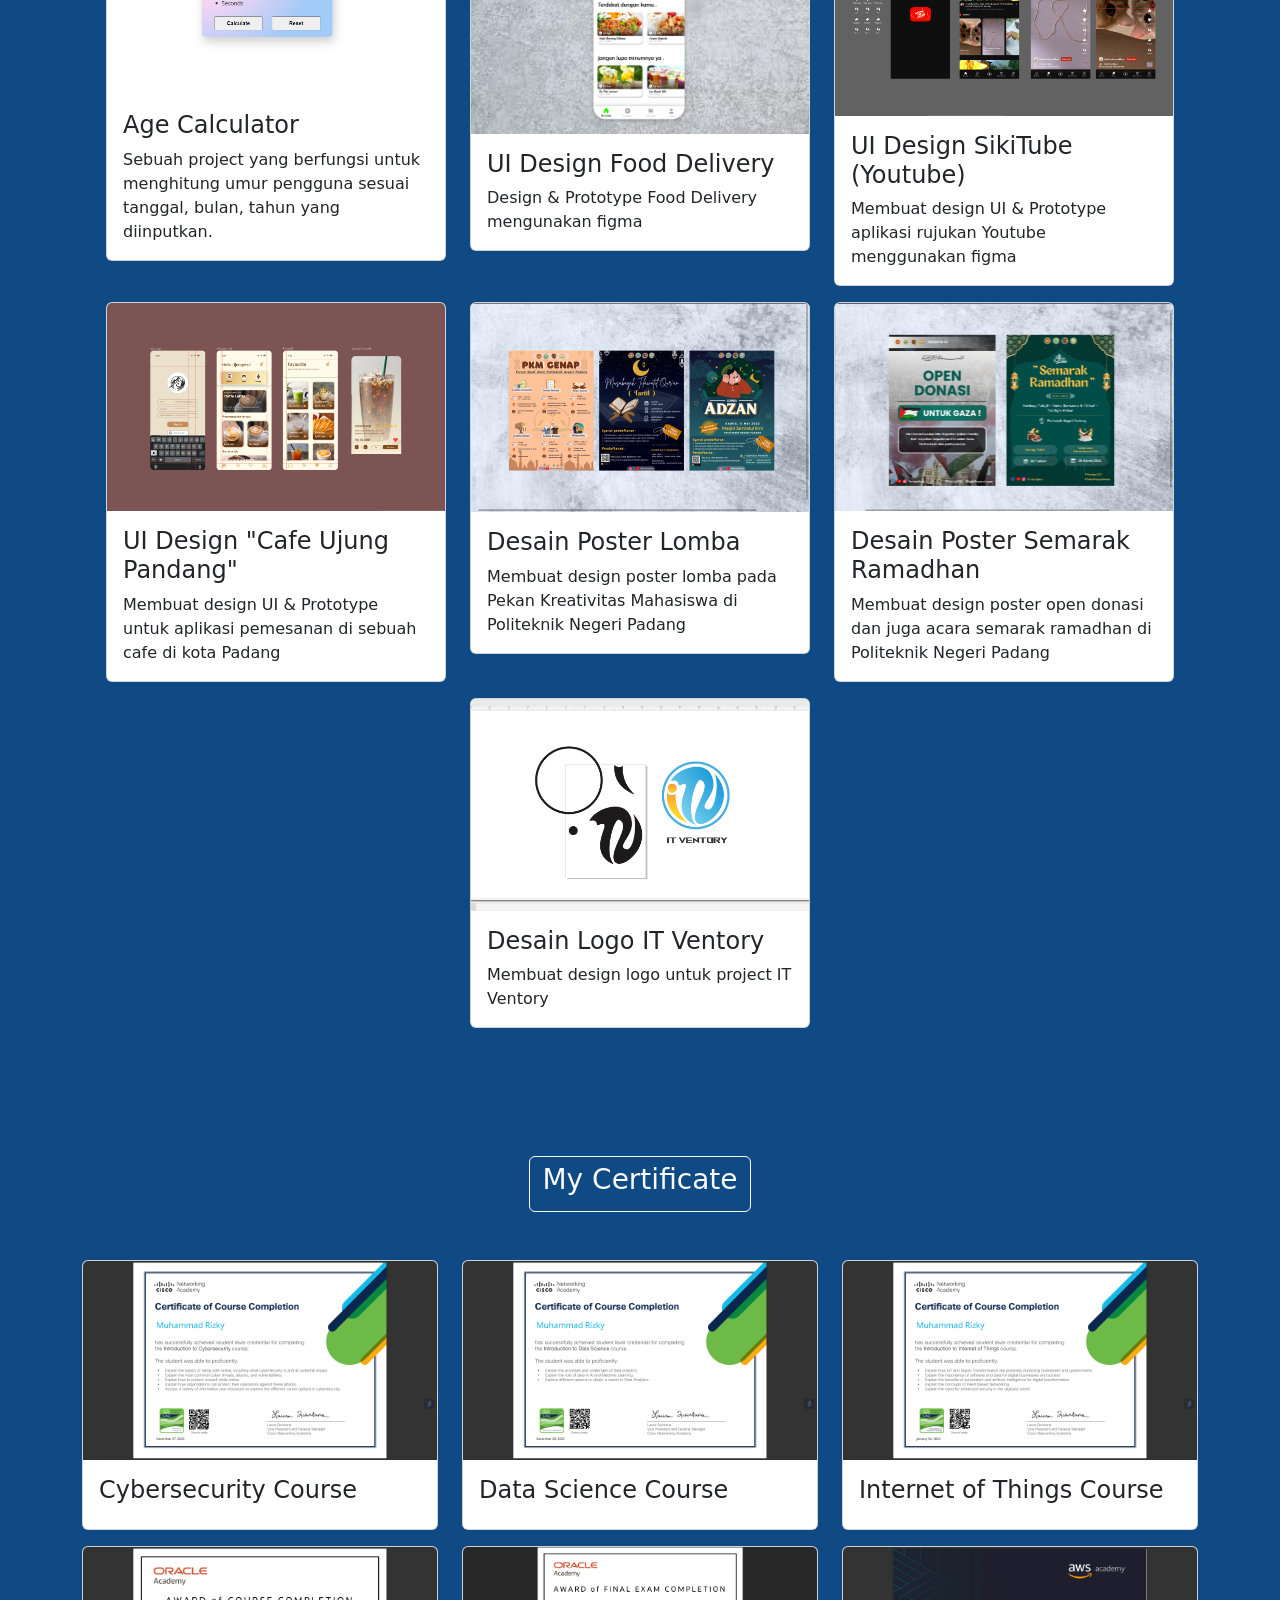
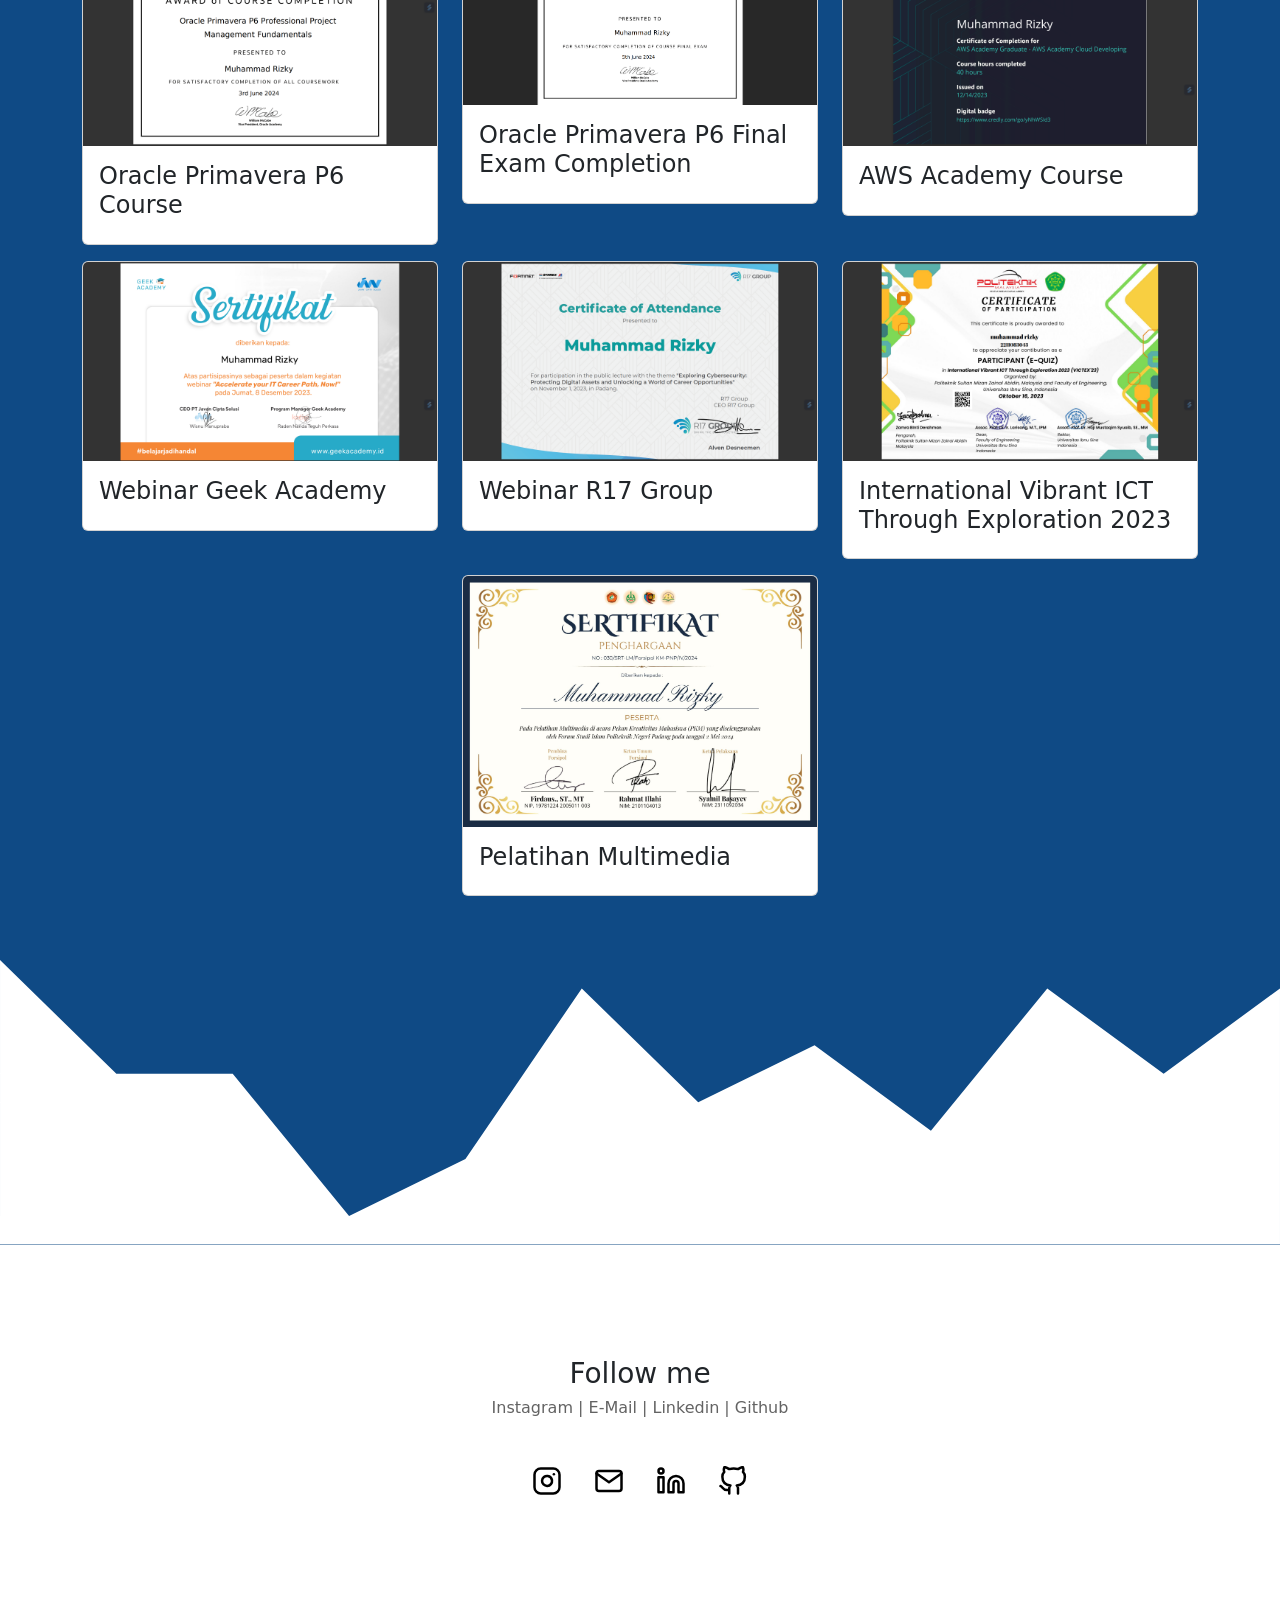
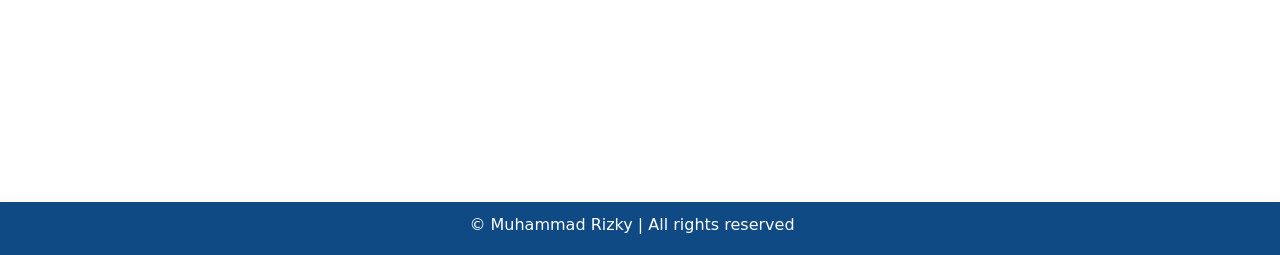
==== commit 4c6d88b5: "update" ====
--- a/indekk.html
+++ b/indekk.html
@@ -117,16 +117,16 @@
         </div>
 
         <div class="row justify-content-center from-project">
-           
+
             <div class="row justify-content-center from-project">
                 <div class="col-md-4 mb-3 ">
                     <div class="card">
                         <img src="image/major.png" class="card-img-top" alt="...">
                         <div class="card-body">
                             <h4>Smart Career Prediction</h4>
-                            <p class="card-text">Sistem rekomendasi jurusan kuliah yang tepat berdasarkan minat, 
+                            <p class="card-text">Sistem rekomendasi jurusan kuliah yang tepat berdasarkan minat,
                                 kemampuan, dan prestasi akademik calon mahasiswa menggunakan algoritma decision tree.
-    
+
                             </p>
                         </div>
                     </div>
@@ -135,10 +135,11 @@
                     <div class="card">
                         <img src="image/ecommerce.jpg" class="card-img-top" alt="...">
                         <div class="card-body">
-                            <h4>E-commerce  App</h4>
+                            <h4>E-commerce App</h4>
                             <p class="card-text">Mengembangkan aplikasi E-commerce App berbasis Flutter.
-                                Menggunakan Flutter untuk membangun aplikasi dengan tampilan modern, responsif, dan kompatibel.
-    
+                                Menggunakan Flutter untuk membangun aplikasi dengan tampilan modern, responsif, dan
+                                kompatibel.
+
                             </p>
                         </div>
                     </div>
@@ -148,10 +149,11 @@
                         <img src="image/hotels.jpg" class="card-img-top" alt="...">
                         <div class="card-body">
                             <h4>BatipuHotels App</h4>
-                            <p class="card-text">Mengembangkan aplikasi BatipuHotels App untuk memudahkan proses pemesanan
+                            <p class="card-text">Mengembangkan aplikasi BatipuHotels App untuk memudahkan proses
+                                pemesanan
                                 kamar hotel. <br>
                                 Flutter · PHP · PhpMyAdmin · MySQL · API · Shared Preferences
-    
+
                             </p>
                         </div>
                     </div>
@@ -166,7 +168,7 @@
                             <p class="card-text">Membuat website sistem informasi rental mobil sederhana bernama
                                 Carrental untuk memudahkan proses
                                 pemesanan, pengelolaan, dan penyewaan mobil. <br>
-                               
+
                             </p>
                         </div>
                     </div>
@@ -176,10 +178,11 @@
                         <img src="image/machinelearning.png" class="card-img-top" alt="...">
                         <div class="card-body">
                             <h4>Prediksi Usaha Makanan dan Minuman</h4>
-                            <p class="card-text">Aplikasi prediksi berbasis Machine Learning menggunakan bahasa pemrograman Python.
+                            <p class="card-text">Aplikasi prediksi berbasis Machine Learning menggunakan bahasa
+                                pemrograman Python.
                                 Model dikembangkan menggunakan Scikit-learn, dengan algoritma Random Forest untuk
                                 menghasilkan prediksi yang akurat.
-                               
+
                             </p>
                         </div>
                     </div>
@@ -189,9 +192,10 @@
                         <img src="image/maps.jpg" class="card-img-top" alt="...">
                         <div class="card-body">
                             <h4>Maps</h4>
-                            <p class="card-text">Membangun aplikasi Android dasar menggunakan Kotlin yang menampilkan lokasi peta dengan integrasi
+                            <p class="card-text">Membangun aplikasi Android dasar menggunakan Kotlin yang menampilkan
+                                lokasi peta dengan integrasi
                                 Google Maps API.
-                               
+
                             </p>
                         </div>
                     </div>
@@ -209,41 +213,41 @@
                 </div>
 
                 <div class="col-md-4 mb-3">
-                        <div class="card">
-                            <a href="http://it-ventory.kesug.com/login">
-                                <img src="image/pro2.png" class="card-img-top" alt="..." href>
-                            </a>
-                            <div class="card-body">
-                                <h4>IT Ventory</h4>
-                                <p class="card-text">Sebuah project PBL <a
-                                        href="https://youtu.be/-VWss7e56OU?si=fgckbKaetXu32Lji">(Project Base
-                                        Learning)</a>
-                                    menggunakan laravel, membuat
-                                    sistem informasi
-                                    inventaris barang di labor TI. <a
-                                        href="https://www.dropbox.com/scl/fi/fy435s86pzao34ox7qmtu/POSTER-IT-VENTORY-kelompok-4-TRPL2B.pdf?rlkey=djla74i3lwye38bbwr5uyqq7m&st=3adjvwjs&dl=0">Poster</a>
-                                </p>
-                            </div>
-                        </div>
-                    </div>
-
-                    <div class="col-md-4 mb-3">
-                        <div class="card">
-                            <img src="image/pro3.png" class="card-img-top" alt="...">
-                            <div class="card-body">
-                                <h4>Website portfolio</h4>
-                                <p class="card-text">Membuat sebuah website profile atau portfolio menggunakan bahasa
-                                    pemrograman
-                                    HTML, CSS, dan juga javascript
-                                </p>
-                            </div>
-                        </div>
-                    </div>
+                    <div class="card">
+                        <a href="http://it-ventory.kesug.com/login">
+                            <img src="image/pro2.png" class="card-img-top" alt="..." href>
+                        </a>
+                        <div class="card-body">
+                            <h4>IT Ventory</h4>
+                            <p class="card-text">Sebuah project PBL <a
+                                    href="https://youtu.be/-VWss7e56OU?si=fgckbKaetXu32Lji">(Project Base
+                                    Learning)</a>
+                                menggunakan laravel, membuat
+                                sistem informasi
+                                inventaris barang di labor TI. <a
+                                    href="https://www.dropbox.com/scl/fi/fy435s86pzao34ox7qmtu/POSTER-IT-VENTORY-kelompok-4-TRPL2B.pdf?rlkey=djla74i3lwye38bbwr5uyqq7m&st=3adjvwjs&dl=0">Poster</a>
+                            </p>
+                        </div>
+                    </div>
+                </div>
+
+                <div class="col-md-4 mb-3">
+                    <div class="card">
+                        <img src="image/pro3.png" class="card-img-top" alt="...">
+                        <div class="card-body">
+                            <h4>Website portfolio</h4>
+                            <p class="card-text">Membuat sebuah website profile atau portfolio menggunakan bahasa
+                                pemrograman
+                                HTML, CSS, dan juga javascript
+                            </p>
+                        </div>
+                    </div>
+                </div>
 
                 <div class="row justify-content-center from-project">
-                    
-                    
-                    
+
+
+
                     <div class="col-md-4 mb-3">
                         <div class="card">
                             <a href=" https://muhammmadrizky99.github.io/age-calculator/">
@@ -494,8 +498,6 @@
         </div>
     </section>
 
-
-
     <script src="jees/libraryjs/sweetalert2.all.min.js"></script>
     <script src="jees/tombol.js"> </script>
     <script src="jees/switchalert.js"></script>
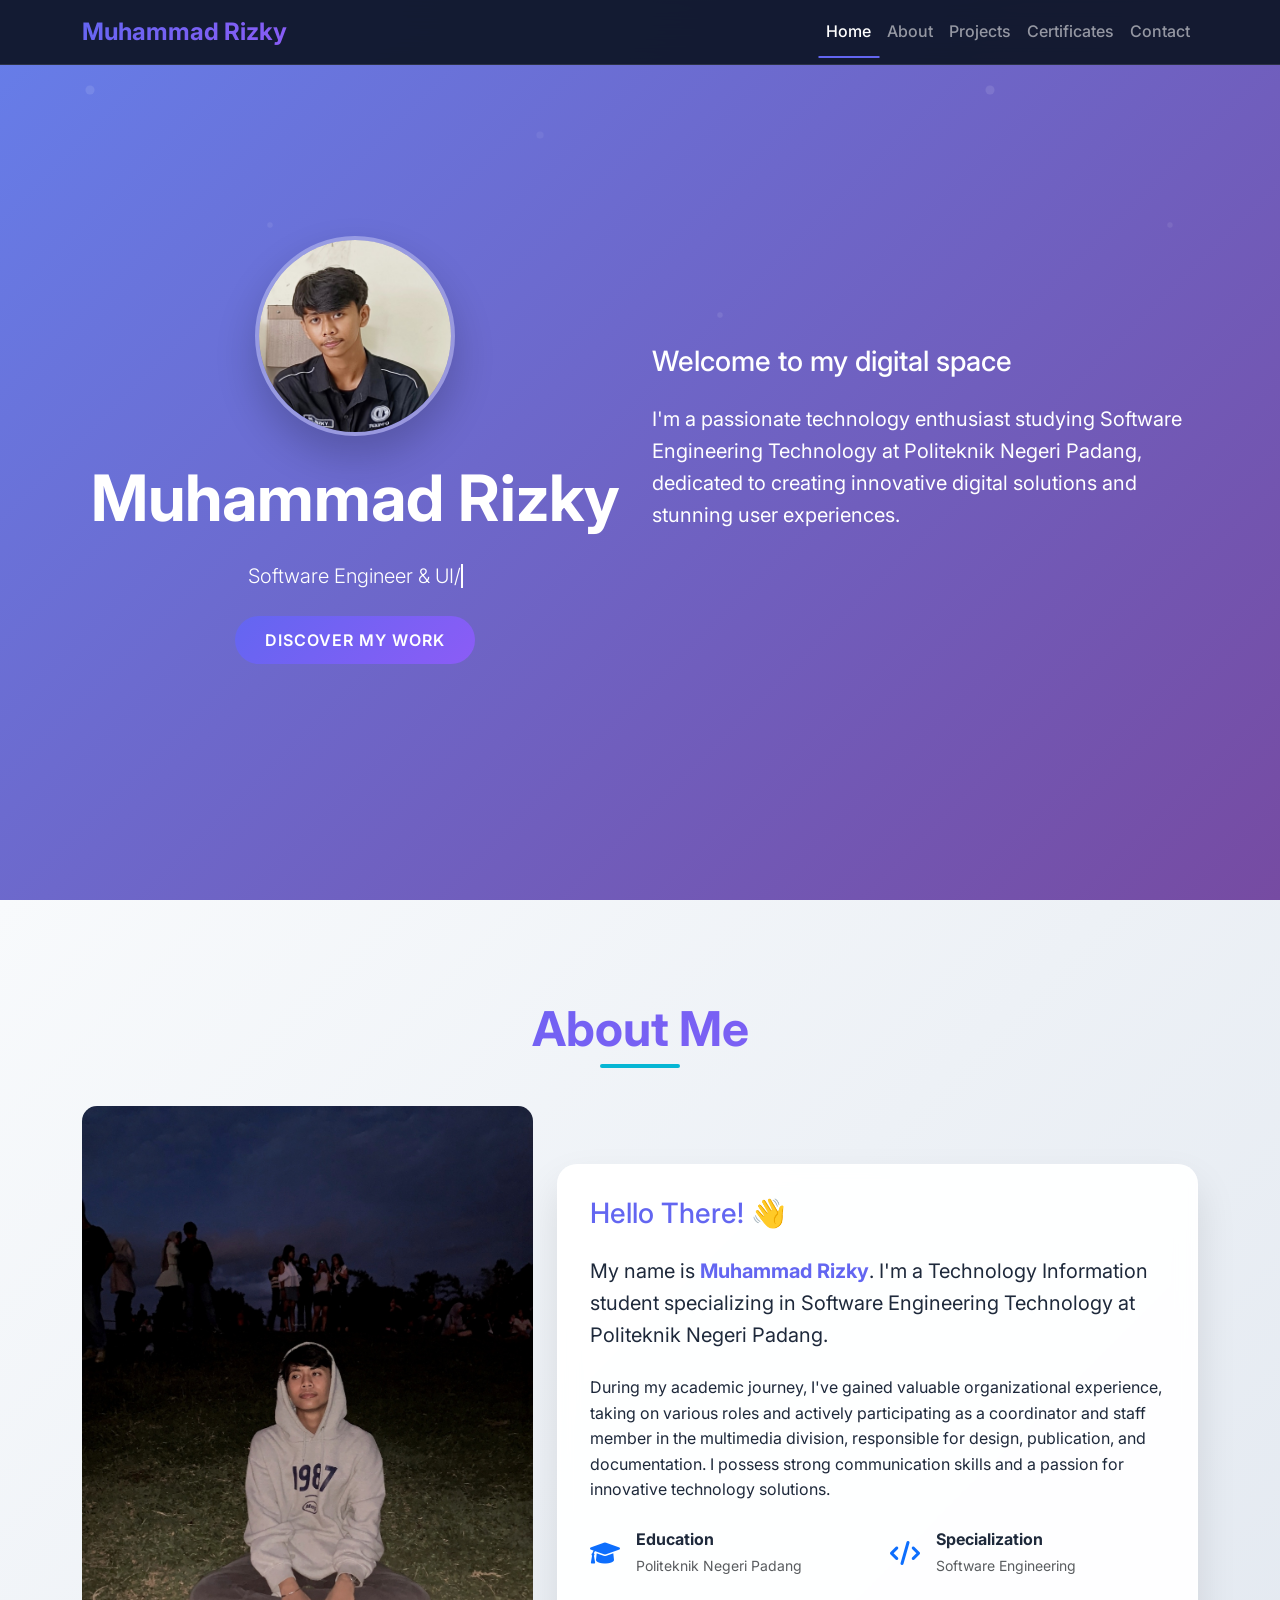
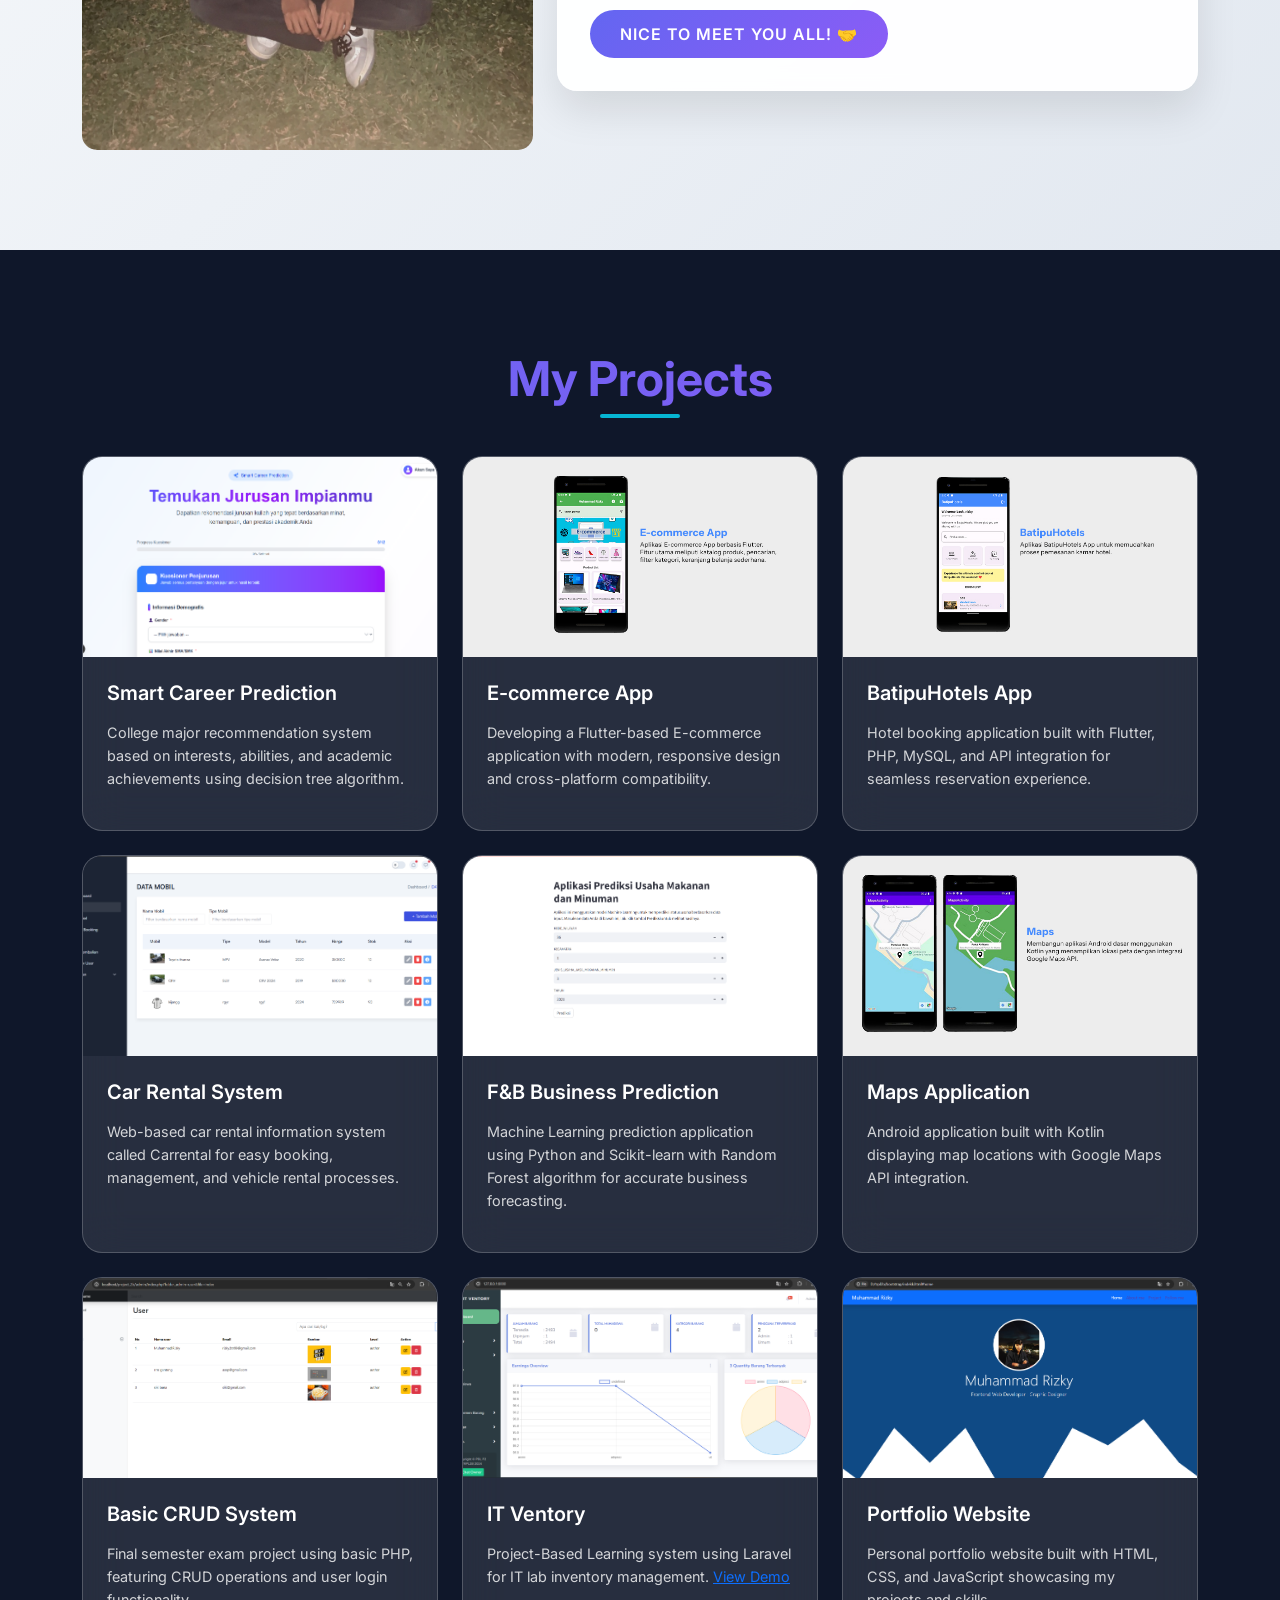
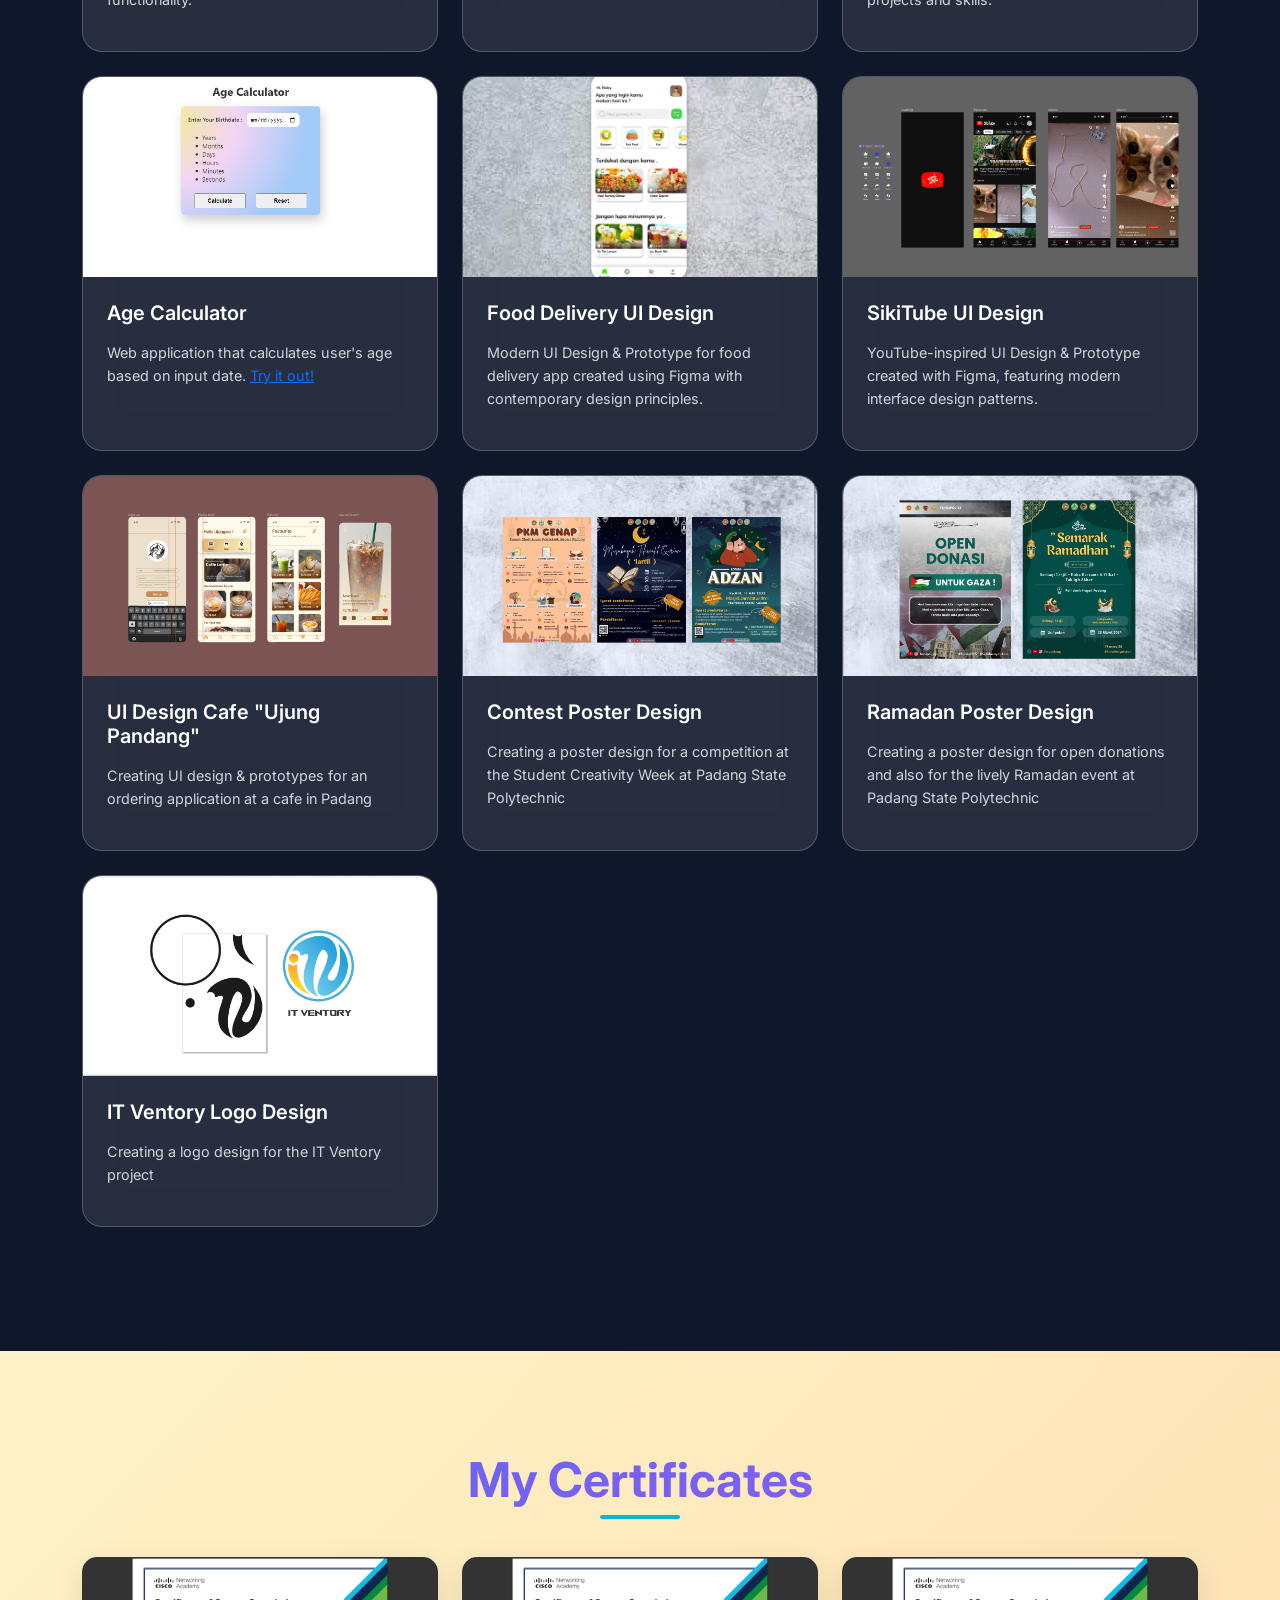
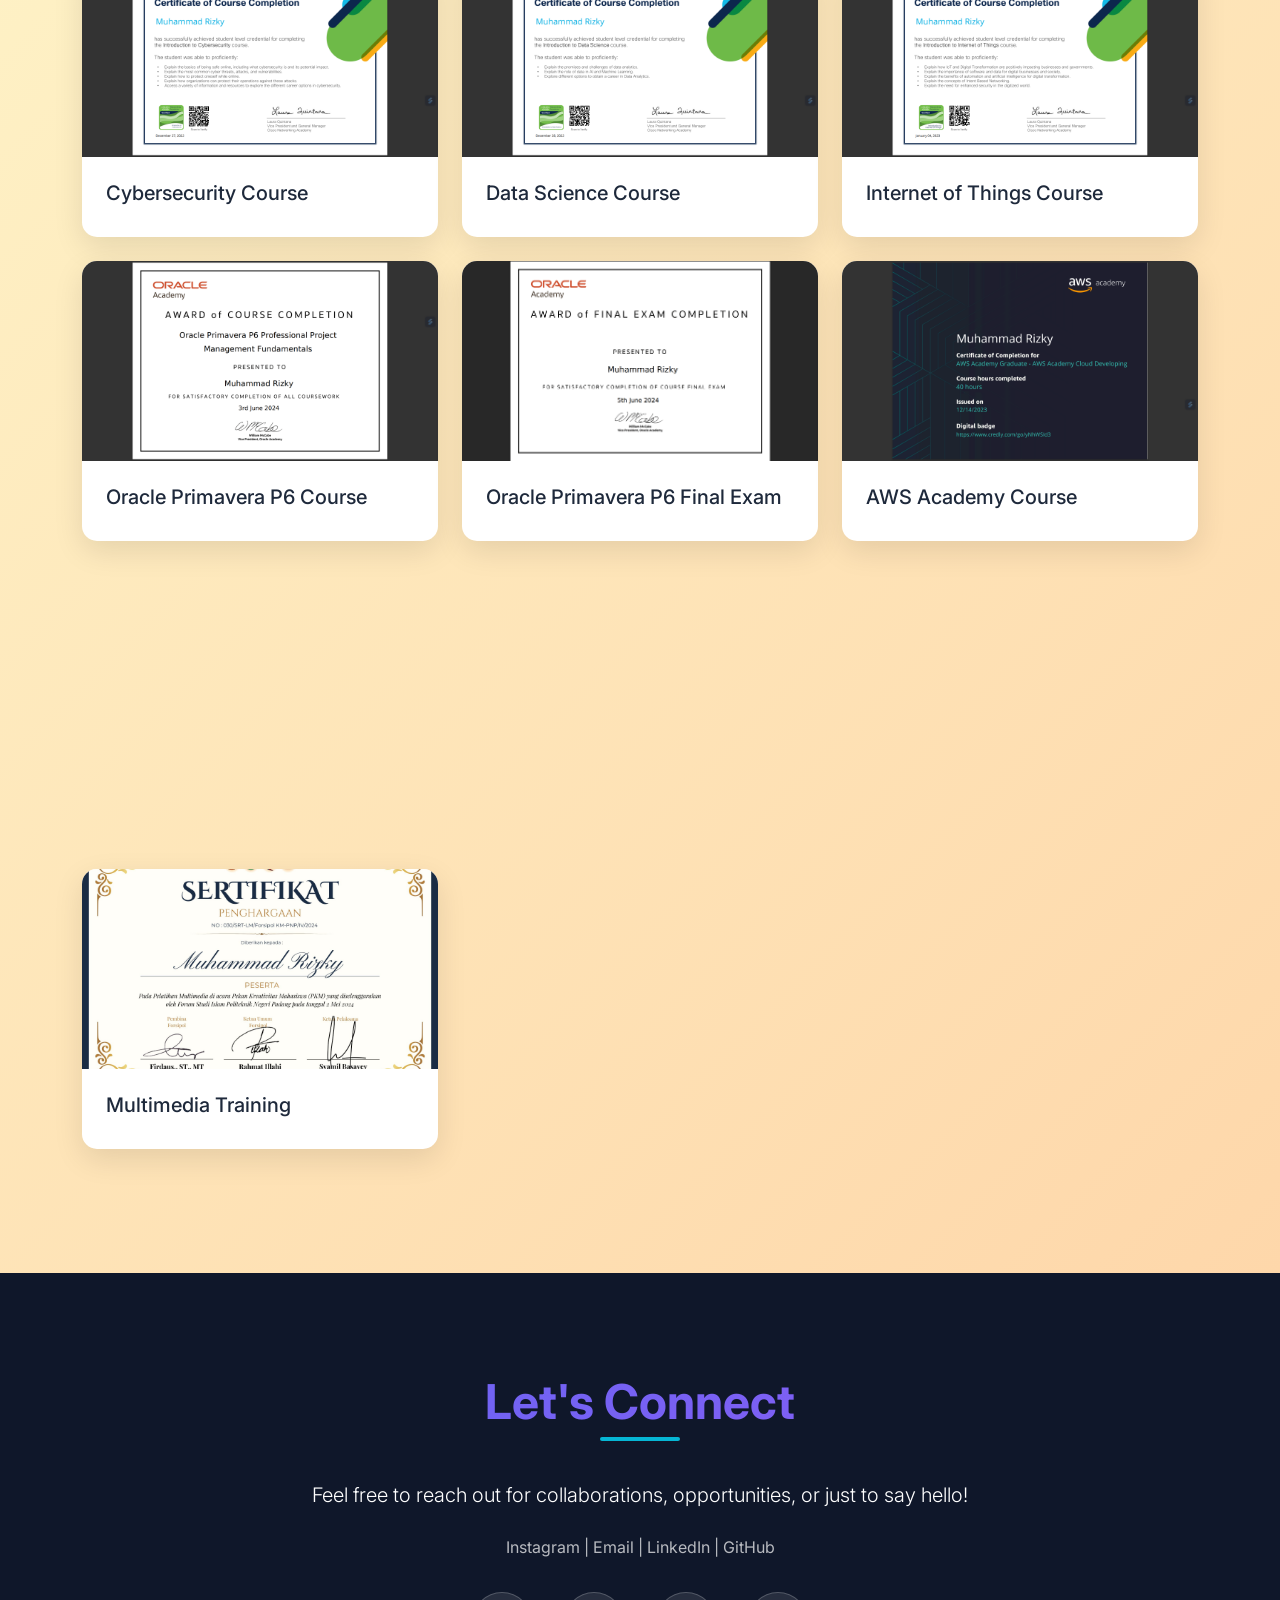
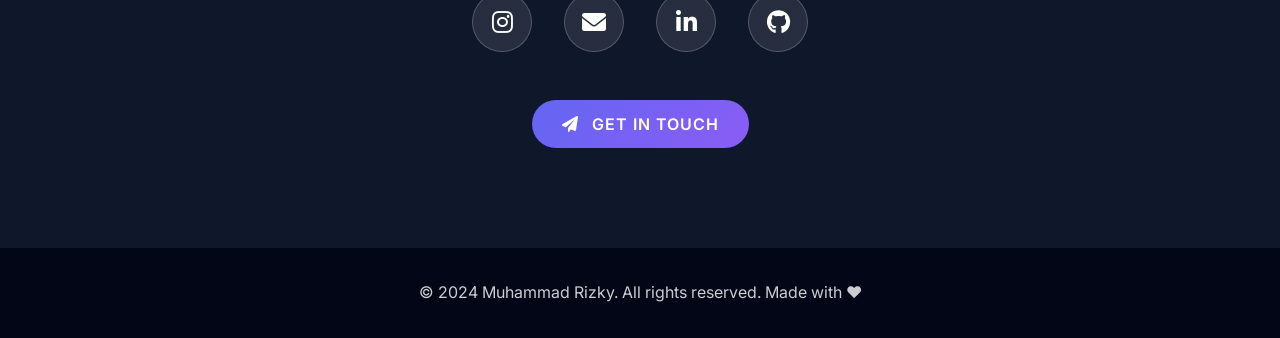
==== commit 154177df: "baru" ====
--- a/indekk.html
+++ b/indekk.html
@@ -4,521 +4,1023 @@
 <head>
     <meta charset="UTF-8">
     <meta name="viewport" content="width=device-width, initial-scale=1.0">
-    <title>Hi</title>
-    <link rel="stylesheet" href="css/bootstrap.min.css">
-    <link rel="stylesheet" href="style.css">
-    <link rel="stylesheet" href="librarycss/sweetalert2.min.css">
+    <title>Muhammad Rizky - Portfolio</title>
+    <link href="https://cdnjs.cloudflare.com/ajax/libs/bootstrap/5.3.0/css/bootstrap.min.css" rel="stylesheet">
+    <link href="https://cdnjs.cloudflare.com/ajax/libs/font-awesome/6.0.0/css/all.min.css" rel="stylesheet">
+    <link href="https://fonts.googleapis.com/css2?family=Inter:wght@300;400;500;600;700&display=swap" rel="stylesheet">
+    <style>
+        :root {
+            --primary-color: #6366f1;
+            --secondary-color: #8b5cf6;
+            --accent-color: #06b6d4;
+            --dark-bg: #0f172a;
+            --card-bg: rgba(255, 255, 255, 0.95);
+            --text-primary: #1e293b;
+            --text-secondary: #64748b;
+            --gradient: linear-gradient(135deg, #667eea 0%, #764ba2 100%);
+            --glass-bg: rgba(255, 255, 255, 0.1);
+            --glass-border: rgba(255, 255, 255, 0.2);
+        }
+
+        * {
+            margin: 0;
+            padding: 0;
+            box-sizing: border-box;
+        }
+
+        body {
+            font-family: 'Inter', sans-serif;
+            line-height: 1.6;
+            color: var(--text-primary);
+            overflow-x: hidden;
+        }
+
+        /* Smooth scrolling */
+        html {
+            scroll-behavior: smooth;
+        }
+
+        /* Custom scrollbar */
+        ::-webkit-scrollbar {
+            width: 8px;
+        }
+
+        ::-webkit-scrollbar-track {
+            background: #f1f5f9;
+        }
+
+        ::-webkit-scrollbar-thumb {
+            background: var(--primary-color);
+            border-radius: 4px;
+        }
+
+        /* Navigation */
+        .navbar {
+            background: rgba(15, 23, 42, 0.95) !important;
+            backdrop-filter: blur(20px);
+            border-bottom: 1px solid rgba(255, 255, 255, 0.1);
+            transition: all 0.3s ease;
+        }
+
+        .navbar-brand {
+            font-weight: 700;
+            font-size: 1.5rem;
+            background: linear-gradient(135deg, var(--primary-color), var(--secondary-color));
+            -webkit-background-clip: text;
+            -webkit-text-fill-color: transparent;
+        }
+
+        .nav-link {
+            font-weight: 500;
+            position: relative;
+            transition: all 0.3s ease;
+        }
+
+        .nav-link::after {
+            content: '';
+            position: absolute;
+            bottom: -5px;
+            left: 50%;
+            width: 0;
+            height: 2px;
+            background: var(--primary-color);
+            transition: all 0.3s ease;
+            transform: translateX(-50%);
+        }
+
+        .nav-link:hover::after,
+        .nav-link.active::after {
+            width: 100%;
+        }
+
+        /* Hero Section */
+        .hero {
+            min-height: 100vh;
+            background: linear-gradient(135deg, #667eea 0%, #764ba2 100%);
+            display: flex;
+            align-items: center;
+            position: relative;
+            overflow: hidden;
+        }
+
+        .hero::before {
+            content: '';
+            position: absolute;
+            top: 0;
+            left: 0;
+            width: 100%;
+            height: 100%;
+            background: url('data:image/svg+xml,<svg xmlns="http://www.w3.org/2000/svg" viewBox="0 0 100 100"><defs><pattern id="grain" width="100" height="100" patternUnits="userSpaceOnUse"><circle cx="10" cy="10" r="0.5" fill="rgba(255,255,255,0.1)"/><circle cx="30" cy="25" r="0.3" fill="rgba(255,255,255,0.08)"/><circle cx="60" cy="15" r="0.4" fill="rgba(255,255,255,0.06)"/><circle cx="80" cy="35" r="0.3" fill="rgba(255,255,255,0.09)"/></pattern></defs><rect width="100%" height="100%" fill="url(%23grain)"/></svg>');
+            pointer-events: none;
+        }
+
+        .hero-content {
+            z-index: 2;
+            position: relative;
+        }
+
+        .profile-image {
+            width: 200px;
+            height: 200px;
+            border-radius: 50%;
+            border: 4px solid rgba(255, 255, 255, 0.3);
+            box-shadow: 0 20px 40px rgba(0, 0, 0, 0.2);
+            transition: all 0.3s ease;
+            animation: float 6s ease-in-out infinite;
+        }
+
+        .profile-image:hover {
+            transform: scale(1.05);
+            box-shadow: 0 30px 60px rgba(0, 0, 0, 0.3);
+        }
+
+        @keyframes float {
+            0%, 100% { transform: translateY(0px); }
+            50% { transform: translateY(-20px); }
+        }
+
+        .typing-text {
+            border-right: 2px solid #fff;
+            animation: blink 1s infinite;
+        }
+
+        @keyframes blink {
+            0%, 50% { border-color: transparent; }
+            51%, 100% { border-color: #fff; }
+        }
+
+        /* Sections */
+        .section {
+            padding: 100px 0;
+            position: relative;
+        }
+
+        .section-title {
+            font-size: 3rem;
+            font-weight: 700;
+            text-align: center;
+            margin-bottom: 3rem;
+            background: linear-gradient(135deg, var(--primary-color), var(--secondary-color));
+            -webkit-background-clip: text;
+            -webkit-text-fill-color: transparent;
+            position: relative;
+        }
+
+        .section-title::after {
+            content: '';
+            position: absolute;
+            bottom: -10px;
+            left: 50%;
+            width: 80px;
+            height: 4px;
+            background: var(--accent-color);
+            transform: translateX(-50%);
+            border-radius: 2px;
+        }
+
+        /* About Section */
+        .about-section {
+            background: linear-gradient(135deg, #f8fafc 0%, #e2e8f0 100%);
+        }
+
+        .about-card {
+            background: var(--card-bg);
+            border-radius: 20px;
+            padding: 2rem;
+            box-shadow: 0 20px 40px rgba(0, 0, 0, 0.1);
+            backdrop-filter: blur(10px);
+            border: 1px solid rgba(255, 255, 255, 0.3);
+            transition: all 0.3s ease;
+        }
+
+        .about-card:hover {
+            transform: translateY(-10px);
+            box-shadow: 0 30px 60px rgba(0, 0, 0, 0.15);
+        }
+
+        .about-image {
+            border-radius: 15px;
+            transition: all 0.3s ease;
+        }
+
+        .about-image:hover {
+            transform: scale(1.05);
+        }
+
+        /* Projects Section */
+        .projects-section {
+            background: var(--dark-bg);
+            color: white;
+        }
+
+        .project-card {
+            background: var(--glass-bg);
+            border: 1px solid var(--glass-border);
+            border-radius: 20px;
+            overflow: hidden;
+            transition: all 0.3s ease;
+            backdrop-filter: blur(20px);
+            height: 100%;
+        }
+
+        .project-card:hover {
+            transform: translateY(-10px);
+            box-shadow: 0 30px 60px rgba(99, 102, 241, 0.3);
+            border-color: var(--primary-color);
+        }
+
+        .project-image {
+            width: 100%;
+            height: 200px;
+            object-fit: cover;
+            transition: all 0.3s ease;
+        }
+
+        .project-card:hover .project-image {
+            transform: scale(1.1);
+        }
+
+        .project-body {
+            padding: 1.5rem;
+        }
+
+        .project-title {
+            font-size: 1.25rem;
+            font-weight: 600;
+            margin-bottom: 1rem;
+            color: white;
+        }
+
+        .project-text {
+            color: rgba(255, 255, 255, 0.8);
+            font-size: 0.9rem;
+        }
+
+        /* Certificate Section */
+        .certificate-section {
+            background: linear-gradient(135deg, #fef3c7 0%, #fed7aa 100%);
+        }
+
+        .certificate-card {
+            background: white;
+            border-radius: 15px;
+            overflow: hidden;
+            box-shadow: 0 10px 30px rgba(0, 0, 0, 0.1);
+            transition: all 0.3s ease;
+            height: 100%;
+        }
+
+        .certificate-card:hover {
+            transform: translateY(-8px);
+            box-shadow: 0 20px 40px rgba(0, 0, 0, 0.15);
+        }
+
+        .certificate-image {
+            width: 100%;
+            height: 200px;
+            object-fit: cover;
+        }
+
+        .certificate-body {
+            padding: 1.5rem;
+        }
+
+        /* Follow Section */
+        .follow-section {
+            background: var(--dark-bg);
+            color: white;
+            text-align: center;
+        }
+
+        .social-links {
+            display: flex;
+            justify-content: center;
+            gap: 2rem;
+            margin-top: 2rem;
+        }
+
+        .social-link {
+            width: 60px;
+            height: 60px;
+            border-radius: 50%;
+            background: var(--glass-bg);
+            border: 1px solid var(--glass-border);
+            display: flex;
+            align-items: center;
+            justify-content: center;
+            color: white;
+            text-decoration: none;
+            font-size: 1.5rem;
+            transition: all 0.3s ease;
+            backdrop-filter: blur(20px);
+        }
+
+        .social-link:hover {
+            transform: translateY(-5px) scale(1.1);
+            color: var(--primary-color);
+            box-shadow: 0 15px 30px rgba(99, 102, 241, 0.3);
+        }
+
+        /* Buttons */
+        .btn-modern {
+            padding: 12px 30px;
+            border-radius: 50px;
+            font-weight: 600;
+            text-transform: uppercase;
+            letter-spacing: 1px;
+            transition: all 0.3s ease;
+            border: none;
+            background: linear-gradient(135deg, var(--primary-color), var(--secondary-color));
+            color: white;
+            position: relative;
+            overflow: hidden;
+        }
+
+        .btn-modern::before {
+            content: '';
+            position: absolute;
+            top: 0;
+            left: -100%;
+            width: 100%;
+            height: 100%;
+            background: linear-gradient(90deg, transparent, rgba(255,255,255,0.2), transparent);
+            transition: left 0.5s;
+        }
+
+        .btn-modern:hover::before {
+            left: 100%;
+        }
+
+        .btn-modern:hover {
+            transform: translateY(-2px);
+            box-shadow: 0 10px 25px rgba(99, 102, 241, 0.4);
+        }
+
+        /* Animations */
+        .fade-in {
+            opacity: 0;
+            transform: translateY(50px);
+            transition: all 0.8s ease;
+        }
+
+        .fade-in.active {
+            opacity: 1;
+            transform: translateY(0);
+        }
+
+        .slide-left {
+            opacity: 0;
+            transform: translateX(-50px);
+            transition: all 0.8s ease;
+        }
+
+        .slide-left.active {
+            opacity: 1;
+            transform: translateX(0);
+        }
+
+        .slide-right {
+            opacity: 0;
+            transform: translateX(50px);
+            transition: all 0.8s ease;
+        }
+
+        .slide-right.active {
+            opacity: 1;
+            transform: translateX(0);
+        }
+
+        /* Footer */
+        footer {
+            background: #020617;
+            color: rgba(255, 255, 255, 0.8);
+            text-align: center;
+            padding: 2rem 0;
+        }
+
+        /* Responsive */
+        @media (max-width: 768px) {
+            .section-title {
+                font-size: 2rem;
+            }
+            
+            .profile-image {
+                width: 150px;
+                height: 150px;
+            }
+            
+            .social-links {
+                gap: 1rem;
+            }
+            
+            .social-link {
+                width: 50px;
+                height: 50px;
+                font-size: 1.2rem;
+            }
+        }
+    </style>
 </head>
 
-
-<body id="home">
-
-    <nav class="navbar navbar-expand-lg navbar-dark bg-primary shadow fixed-top">
+<body>
+    <!-- Navigation -->
+    <nav class="navbar navbar-expand-lg navbar-dark fixed-top">
         <div class="container">
-            <!-- <a class="navbar-brand " href="#">My Profile Website</a> -->
-            <button class="navbar-toggler" type="button" data-bs-toggle="collapse" data-bs-target="#navbarNav"
-                aria-controls="navbarNav" aria-expanded="false" aria-label="Toggle navigation">
+            <a class="navbar-brand" href="#home">Muhammad Rizky</a>
+            <button class="navbar-toggler" type="button" data-bs-toggle="collapse" data-bs-target="#navbarNav">
                 <span class="navbar-toggler-icon"></span>
             </button>
             <div class="collapse navbar-collapse" id="navbarNav">
                 <ul class="navbar-nav ms-auto">
                     <li class="nav-item">
-                        <a class="nav-link " aria-current="page" href="#home">Home</a>
+                        <a class="nav-link active" href="#home">Home</a>
                     </li>
                     <li class="nav-item">
-                        <a class="nav-link " aria-current="page" href="#about">About me</a>
+                        <a class="nav-link" href="#about">About</a>
                     </li>
                     <li class="nav-item">
-                        <a class="nav-link" href="#project">Project</a>
+                        <a class="nav-link" href="#projects">Projects</a>
                     </li>
                     <li class="nav-item">
-                        <a class="nav-link" href="#sertif">Certificate</a>
+                        <a class="nav-link" href="#certificates">Certificates</a>
                     </li>
                     <li class="nav-item">
-                        <a class="nav-link" href="#followme">Follow me</a>
+                        <a class="nav-link" href="#contact">Contact</a>
                     </li>
-
                 </ul>
             </div>
         </div>
     </nav>
 
-
-    <section class="jumbotron text-center" id="home">
-        <img src="image/yy2.jpg" alt="" width="200" class="rounded-circle img-thumbnail">
-        <h1 class="display-4 text-white">Muhammad Rizky</h1>
-
-        <p class="lead text-white mb-5">
-            <span class="typing-animation" id="typing-text"></span>
-        </p>
-        <svg xmlns="http://www.w3.org/2000/svg" viewBox="0 0 1440 320">
-            <path fill="#fff" fill-opacity="1"
-                d="M0,160L130.9,256L261.8,64L392.7,192L523.6,64L654.5,288L785.5,288L916.4,64L1047.3,128L1178.2,32L1309.1,192L1440,288L1440,320L1309.1,320L1178.2,320L1047.3,320L916.4,320L785.5,320L654.5,320L523.6,320L392.7,320L261.8,320L130.9,320L0,320Z">
-            </path>
-        </svg>
-
-    </section>
-
-
-    <section class="about" id="about">
+    <!-- Hero Section -->
+    <section class="hero" id="home">
         <div class="container">
-            <div class="row text-center mb-5">
-                <div class="col-md mb-3">
-                    <h2>About Me</h2>
-                </div>
-            </div>
-            <div class="row  fs-5 mb-3">
-                <div class="col-md-4 from-left">
-                    <img src="image/prf2.jpg" width="260" alt="" style="margin-left: 60px; margin-top:10px"
-                        class="animated-logo">
-                </div>
-
-                <div class="col-md from-right">
-                    <h1 style="color: blueviolet;" class="from-halo">Halo !</h1>
-                    <p>Nama saya <b style="color: #0f4a85;">Muhammad Rizky</b>.
-                        <br>
-                        Mahasiswa jurusan Teknologi Informasi program studi Teknologi Rekayasa Perangkat Lunak di
-                        Politeknik Negeri
-                        Padang. Selama berkuliah memiliki pengalaman organisasi menjalankan beberapa tupoksi dan menjadi
-                        aktif dalam
-                        kepengurusan sebagai koordinator maupun staff pada divisi multimedia yang bertanggung jawab di
-                        bidang desain,
-                        publikasi dan dokumentasi. Memiliki kemampuan komunikasi efektif.
-                        <br>
-
+            <div class="row align-items-center hero-content">
+                <div class="col-lg-6 text-center mb-4 mb-lg-0">
+                    <img src="image/yy2.jpg" alt="Muhammad Rizky" class="profile-image mb-4">
+                    <h1 class="display-3 text-white fw-bold mb-4">Muhammad Rizky</h1>
+                    <p class="lead text-white mb-4">
+                        <span class="typing-text" id="typing-text">Software Engineer & UI/UX Designer</span>
                     </p>
-
-                    <br>
-                    <button type="button" class="btn btn-outline-info from-mana"
-                        style="color: rgb(50, 23, 167); border-color: blueviolet;" onclick="showAlert()">
-                        <b>Salam kenal semuanya!</b>
+                    <button class="btn btn-modern" onclick="scrollToSection('about')">
+                        Discover My Work
                     </button>
-
-                </div>
-            </div>
-        </div>
-
-        <svg xmlns="http://www.w3.org/2000/svg" viewBox="0 0 1440 320">
-            <path fill="#0f4a85" fill-opacity="1"
-                d="M0,192L130.9,128L261.8,192L392.7,256L523.6,160L654.5,288L785.5,288L916.4,64L1047.3,224L1178.2,192L1309.1,128L1440,128L1440,320L1309.1,320L1178.2,320L1047.3,320L916.4,320L785.5,320L654.5,320L523.6,320L392.7,320L261.8,320L130.9,320L0,320Z">
-            </path>
-        </svg>
-    </section>
-
-
-    <section id="project" class="project">
-        <div class="container"">
-            <div class=" row text-center mb-5">
-            <div class="col-md">
-                <button type="button" class="btn btn-outline-light" onclick="showAlert2()">
-                    <h3>My Project</h3>
-                </button>
-            </div>
-        </div>
-
-        <div class="row justify-content-center from-project">
-
-            <div class="row justify-content-center from-project">
-                <div class="col-md-4 mb-3 ">
-                    <div class="card">
-                        <img src="image/major.png" class="card-img-top" alt="...">
-                        <div class="card-body">
-                            <h4>Smart Career Prediction</h4>
-                            <p class="card-text">Sistem rekomendasi jurusan kuliah yang tepat berdasarkan minat,
-                                kemampuan, dan prestasi akademik calon mahasiswa menggunakan algoritma decision tree.
-
-                            </p>
-                        </div>
-                    </div>
-                </div>
-                <div class="col-md-4 mb-3 ">
-                    <div class="card">
-                        <img src="image/ecommerce.jpg" class="card-img-top" alt="...">
-                        <div class="card-body">
-                            <h4>E-commerce App</h4>
-                            <p class="card-text">Mengembangkan aplikasi E-commerce App berbasis Flutter.
-                                Menggunakan Flutter untuk membangun aplikasi dengan tampilan modern, responsif, dan
-                                kompatibel.
-
-                            </p>
-                        </div>
-                    </div>
-                </div>
-                <div class="col-md-4 mb-3 ">
-                    <div class="card">
-                        <img src="image/hotels.jpg" class="card-img-top" alt="...">
-                        <div class="card-body">
-                            <h4>BatipuHotels App</h4>
-                            <p class="card-text">Mengembangkan aplikasi BatipuHotels App untuk memudahkan proses
-                                pemesanan
-                                kamar hotel. <br>
-                                Flutter · PHP · PhpMyAdmin · MySQL · API · Shared Preferences
-
-                            </p>
-                        </div>
-                    </div>
-                </div>
-
-                <div class="col-md-4 mb-3 ">
-                    <div class="card">
-                        <img src="image/carrental.png" class="card-img-top" alt="...">
-                        <div class="card-body">
-                            <h4>Carrental <br>
-                                (Sistem Informasi Rental Mobil)</h4>
-                            <p class="card-text">Membuat website sistem informasi rental mobil sederhana bernama
-                                Carrental untuk memudahkan proses
-                                pemesanan, pengelolaan, dan penyewaan mobil. <br>
-
-                            </p>
-                        </div>
-                    </div>
-                </div>
-                <div class="col-md-4 mb-3 ">
-                    <div class="card">
-                        <img src="image/machinelearning.png" class="card-img-top" alt="...">
-                        <div class="card-body">
-                            <h4>Prediksi Usaha Makanan dan Minuman</h4>
-                            <p class="card-text">Aplikasi prediksi berbasis Machine Learning menggunakan bahasa
-                                pemrograman Python.
-                                Model dikembangkan menggunakan Scikit-learn, dengan algoritma Random Forest untuk
-                                menghasilkan prediksi yang akurat.
-
-                            </p>
-                        </div>
-                    </div>
-                </div>
-                <div class="col-md-4 mb-3 ">
-                    <div class="card">
-                        <img src="image/maps.jpg" class="card-img-top" alt="...">
-                        <div class="card-body">
-                            <h4>Maps</h4>
-                            <p class="card-text">Membangun aplikasi Android dasar menggunakan Kotlin yang menampilkan
-                                lokasi peta dengan integrasi
-                                Google Maps API.
-
-                            </p>
-                        </div>
-                    </div>
-                </div>
-                <div class="col-md-4 mb-3 ">
-                    <div class="card">
-                        <img src="image/pro1.png" class="card-img-top" alt="...">
-                        <div class="card-body">
-                            <h4>CRUD (Dasar)</h4>
-                            <p class="card-text">Sebuah project ujian akhir semester, menggunakan PHP dasar.
-                                Membuat sebuah sistem informasi CRUD (create read update delete) dan juga login user
-                            </p>
-                        </div>
-                    </div>
-                </div>
-
-                <div class="col-md-4 mb-3">
-                    <div class="card">
-                        <a href="http://it-ventory.kesug.com/login">
-                            <img src="image/pro2.png" class="card-img-top" alt="..." href>
-                        </a>
-                        <div class="card-body">
-                            <h4>IT Ventory</h4>
-                            <p class="card-text">Sebuah project PBL <a
-                                    href="https://youtu.be/-VWss7e56OU?si=fgckbKaetXu32Lji">(Project Base
-                                    Learning)</a>
-                                menggunakan laravel, membuat
-                                sistem informasi
-                                inventaris barang di labor TI. <a
-                                    href="https://www.dropbox.com/scl/fi/fy435s86pzao34ox7qmtu/POSTER-IT-VENTORY-kelompok-4-TRPL2B.pdf?rlkey=djla74i3lwye38bbwr5uyqq7m&st=3adjvwjs&dl=0">Poster</a>
-                            </p>
-                        </div>
-                    </div>
-                </div>
-
-                <div class="col-md-4 mb-3">
-                    <div class="card">
-                        <img src="image/pro3.png" class="card-img-top" alt="...">
-                        <div class="card-body">
-                            <h4>Website portfolio</h4>
-                            <p class="card-text">Membuat sebuah website profile atau portfolio menggunakan bahasa
-                                pemrograman
-                                HTML, CSS, dan juga javascript
-                            </p>
-                        </div>
-                    </div>
-                </div>
-
-                <div class="row justify-content-center from-project">
-
-
-
-                    <div class="col-md-4 mb-3">
-                        <div class="card">
-                            <a href=" https://muhammmadrizky99.github.io/age-calculator/">
-                                <img src="image/proo7.png" class="card-img-top" alt="...">
-                            </a>
-                            <div class="card-body">
-                                <h4>Age Calculator</h4>
-                                <p class="card-text">Sebuah project yang berfungsi untuk menghitung umur pengguna sesuai
-                                    tanggal, bulan, tahun yang diinputkan.
-                                </p>
-                            </div>
-                        </div>
-                    </div>
-                    <div class="col-md-4 mb-3">
-                        <div class="card">
-                            <a
-                                href="https://www.instagram.com/reel/CxfInXuPPzyvPcVuV8A756hk3-Zs1m2rzGsAps0/?utm_source=ig_web_button_share_sheet&igsh=MzRlODBiNWFlZA==">
-                                <img src="image/pro4.png" class="card-img-top" alt="...">
-                            </a>
-                            <div class="card-body">
-                                <h4>UI Design Food Delivery</h4>
-                                <p class="card-text">Design & Prototype Food Delivery mengunakan figma</p>
-
-                            </div>
-                        </div>
-                    </div>
-                    <div class="col-md-4 mb-3">
-                        <div class="card">
-                            <a
-                                href="https://www.instagram.com/reel/CzY0_FIvAyHHYEMfG5TGgzy2rm2ItR8ndHkNzE0/?utm_source=ig_web_copy_link&igsh=MzRlODBiNWFlZA==">
-                                <img src="image/proo5.png" class="card-img-top" alt="...">
-                            </a>
-                            <div class="card-body">
-
-                                <h4>UI Design SikiTube (Youtube)</h4>
-                                <p class="card-text">Membuat design UI & Prototype aplikasi rujukan Youtube menggunakan
-                                    figma
-                                </p>
-
-                            </div>
-                        </div>
-                    </div>
-                    <div class="col-md-4 mb-3">
-                        <div class="card">
-                            <a
-                                href="https://www.instagram.com/reel/C16Mo-RPD6GsCJpRDxuYJS5aS9J1lHBD99Lv2o0/?utm_source=ig_web_copy_link&igsh=MzRlODBiNWFlZA==">
-                                <img src="image/pro6.png" class="card-img-top" alt="...">
-                            </a>
-                            <div class="card-body">
-
-                                <h4>UI Design "Cafe Ujung Pandang"</h4>
-                                <p class="card-text">Membuat design UI & Prototype untuk aplikasi pemesanan di sebuah
-                                    cafe
-                                    di kota Padang
-                                </p>
-
-                            </div>
-                        </div>
-                    </div>
-                    <div class="col-md-4 mb-3">
-                        <div class="card">
-                            <img src="image/proo8.png" class="card-img-top" alt="...">
-                            <div class="card-body">
-                                <h4>Desain Poster Lomba </h4>
-                                <p class="card-text">Membuat design poster lomba pada Pekan Kreativitas Mahasiswa di
-                                    Politeknik
-                                    Negeri Padang
-                                </p>
-                            </div>
-                        </div>
-                    </div>
-                    <div class="col-md-4 mb-3">
-                        <div class="card">
-                            <img src="image/pro9.png" class="card-img-top" alt="...">
-                            <div class="card-body">
-                                <h4>Desain Poster Semarak Ramadhan </h4>
-                                <p class="card-text">Membuat design poster open donasi dan juga acara semarak ramadhan
-                                    di
-                                    Politeknik Negeri Padang
-                                </p>
-                            </div>
-                        </div>
-                    </div>
-                    <div class="col-md-4 mb-3">
-                        <div class="card">
-                            <img src="image/pro10.png" class="card-img-top" alt="...">
-                            <div class="card-body">
-                                <h4>Desain Logo IT Ventory </h4>
-                                <p class="card-text">Membuat design logo untuk project IT Ventory
-                                </p>
-                            </div>
-                        </div>
-                    </div>
-                </div>
-            </div>
-    </section>
-
-    <!-- my certif -->
-    <section id="sertif" class="sertif">
-        <div class="container">
-            <div class="row text-center mb-5">
-                <div class="col-md ">
-                    <button type="button" class="btn btn-outline-light" onclick="showAlert3()">
-                        <h3>My Certificate</h3>
-                    </button>
-                </div>
-            </div>
-
-
-            <div class="row mb-5 justify-content-center">
-                <div class="col-md-4 mb-3">
-                    <div class="card">
-                        <img src="image/sertif/Screenshot (44).png" class="card-img-top" alt="...">
-                        <div class="card-body">
-                            <h4>Cybersecurity Course</h4>
-                        </div>
-                    </div>
-                </div>
-                <div class="col-md-4 mb-3">
-                    <div class="card">
-                        <img src="image/sertif/Screenshot (45).png" class="card-img-top" alt="...">
-                        <div class="card-body">
-                            <h4>Data Science Course</h4>
-                        </div>
-                    </div>
-                </div>
-                <div class="col-md-4 mb-3">
-                    <div class="card">
-                        <img src="image/sertif/Screenshot (46).png" class="card-img-top" alt="...">
-                        <div class="card-body">
-                            <h4>Internet of Things Course</h4>
-                        </div>
-                    </div>
-                </div>
-                <div class="col-md-4 mb-3">
-                    <div class="card">
-                        <img src="image/sertif/Screenshot (53).png" class="card-img-top" alt="...">
-                        <div class="card-body">
-                            <h4>Oracle Primavera P6 Course</h4>
-                        </div>
-                    </div>
-                </div>
-                <div class="col-md-4 mb-3">
-                    <div class="card">
-                        <img src="image/sertif/yyyy.png" class="card-img-top" alt="...">
-                        <div class="card-body">
-                            <h4>Oracle Primavera P6 Final Exam Completion</h4>
-                        </div>
-                    </div>
-                </div>
-                <div class="col-md-4 mb-3">
-                    <div class="card">
-                        <img src="image/sertif/Screenshot (43).png" class="card-img-top" alt="...">
-                        <div class="card-body">
-                            <h4>AWS Academy Course</h4>
-                        </div>
-                    </div>
-                </div>
-
-                <div class="col-md-4 mb-3 ">
-                    <div class="card">
-                        <img src="image/sertif/Screenshot (48).png" class="card-img-top" alt="...">
-                        <div class="card-body">
-                            <h4>Webinar Geek Academy</h4>
-                        </div>
-                    </div>
-                </div>
-                <div class="col-md-4 mb-3 ">
-                    <div class="card">
-                        <img src="image/sertif/Screenshot (49).png" class="card-img-top" alt="...">
-                        <div class="card-body">
-                            <h4>Webinar R17 Group</h4>
-                        </div>
-                    </div>
-                </div>
-                <div class="col-md-4 mb-3">
-                    <div class="card">
-                        <img src="image/sertif/Screenshot (47).png" class="card-img-top" alt="...">
-                        <div class="card-body">
-                            <h4>International Vibrant ICT Through Exploration 2023</h4>
-                        </div>
-                    </div>
-                </div>
-                <div class="col-md-4 mb-3">
-                    <div class="card">
-                        <img src="image/sertif/rizky-sertif pserta multimedia training.jpg" class="card-img-top"
-                            alt="...">
-                        <div class="card-body">
-                            <h4>Pelatihan Multimedia</h4>
-                        </div>
-                    </div>
-                </div>
-            </div>
-        </div>
-
-
-
-        <svg xmlns="http://www.w3.org/2000/svg" viewBox="0 0 1440 320">
-            <path fill="#ffff" fill-opacity="1"
-                d="M0,0L130.9,128L261.8,128L392.7,288L523.6,224L654.5,32L785.5,160L916.4,96L1047.3,192L1178.2,32L1309.1,128L1440,32L1440,320L1309.1,320L1178.2,320L1047.3,320L916.4,320L785.5,320L654.5,320L523.6,320L392.7,320L261.8,320L130.9,320L0,320Z">
-            </path>
-        </svg>
-
-    </section>
-
-
-
-
-    <section class="followme " id="followme">
-        <div class="container ">
-            <div class="row text-center mb-4">
-                <div class="col-md mb-3 ">
-                    <h3>Follow me</h3>
-                    <h6 style="color: #636363;">Instagram | E-Mail | Linkedin | Github</h6>
-                </div>
-            </div>
-
-            <div class="row  mb-5 ">
-                <div class="col mx-3 d-flex justify-content-center ">
-                    <a href="https://www.instagram.com/riizzsky/" class="mx-3">
-                        <img src="image/instagram.svg" style="width: 30px;" alt="" class="animated-logo">
-                    </a>
-                    <a href="mailto:rizky.btr99@gmail.com" class="mx-3">
-                        <img src="image/mail.svg" style="width: 30px;" alt="" class="animated-logo2">
-                    </a>
-                    <a href="https://www.linkedin.com/in/muhammad-rizky-99228125b/" class="mx-3">
-                        <img src="image/linkedin.svg" style="width: 30px;" alt="" class="animated-logo">
-                    </a>
-                    <a href="https://github.com/muhammmadrizky99" class="mx-3">
-                        <img src="image/github.svg" style="width: 30px;" alt="" class="animated-logo2">
-                    </a>
-                </div>
-                <br>
-                <br>
-                <br>
-                <br>
-                <br>
-                <br>
-                <br>
-                <br>
-                <br>
-                <br>
-                <br>
-                <br>
-
-
+                </div>
+                <div class="col-lg-6">
+                    <div class="text-white text-center text-lg-start">
+                        <h3 class="mb-4">Welcome to my digital space</h3>
+                        <p class="fs-5 mb-4">I'm a passionate technology enthusiast studying Software Engineering Technology at Politeknik Negeri Padang, dedicated to creating innovative digital solutions and stunning user experiences.</p>
+                    </div>
+                </div>
             </div>
         </div>
     </section>
 
-    <script src="jees/libraryjs/sweetalert2.all.min.js"></script>
-    <script src="jees/tombol.js"> </script>
-    <script src="jees/switchalert.js"></script>
-    <script src="jees/smooth.js"></script>
-    <script src="jees/ketik.js"></script>
-
-
+    <!-- About Section -->
+    <section class="section about-section" id="about">
+        <div class="container">
+            <h2 class="section-title fade-in">About Me</h2>
+            <div class="row align-items-center">
+                <div class="col-lg-5 mb-4 mb-lg-0 slide-left">
+                    <img src="image/prf2.jpg" alt="Profile" class="img-fluid about-image">
+                </div>
+                <div class="col-lg-7 slide-right">
+                    <div class="about-card">
+                        <h3 class="mb-4" style="color: var(--primary-color);">Hello There! 👋</h3>
+                        <p class="fs-5 mb-4">
+                            My name is <strong style="color: var(--primary-color);">Muhammad Rizky</strong>. 
+                            I'm a Technology Information student specializing in Software Engineering Technology 
+                            at Politeknik Negeri Padang.
+                        </p>
+                        <p class="mb-4">
+                            During my academic journey, I've gained valuable organizational experience, 
+                            taking on various roles and actively participating as a coordinator and staff 
+                            member in the multimedia division, responsible for design, publication, and documentation. 
+                            I possess strong communication skills and a passion for innovative technology solutions.
+                        </p>
+                        <div class="row mt-4">
+                            <div class="col-md-6 mb-3">
+                                <div class="d-flex align-items-center">
+                                    <i class="fas fa-graduation-cap text-primary me-3 fs-4"></i>
+                                    <div>
+                                        <strong>Education</strong><br>
+                                        <small class="text-muted">Politeknik Negeri Padang</small>
+                                    </div>
+                                </div>
+                            </div>
+                            <div class="col-md-6 mb-3">
+                                <div class="d-flex align-items-center">
+                                    <i class="fas fa-code text-primary me-3 fs-4"></i>
+                                    <div>
+                                        <strong>Specialization</strong><br>
+                                        <small class="text-muted">Software Engineering</small>
+                                    </div>
+                                </div>
+                            </div>
+                        </div>
+                        <button class="btn btn-modern mt-3" onclick="showGreeting()">
+                            Nice to meet you all! 🤝
+                        </button>
+                    </div>
+                </div>
+            </div>
+        </div>
+    </section>
+
+    <!-- Projects Section -->
+    <section class="section projects-section" id="projects">
+        <div class="container">
+            <h2 class="section-title text-white fade-in">My Projects</h2>
+            <div class="row">
+                <div class="col-lg-4 col-md-6 mb-4 fade-in">
+                    <div class="project-card">
+                        <img src="image/major.png" alt="Smart Career Prediction" class="project-image">
+                        <div class="project-body">
+                            <h4 class="project-title">Smart Career Prediction</h4>
+                            <p class="project-text">College major recommendation system based on interests, abilities, and academic achievements using decision tree algorithm.</p>
+                        </div>
+                    </div>
+                </div>
+                <div class="col-lg-4 col-md-6 mb-4 fade-in">
+                    <div class="project-card">
+                        <img src="image/ecommerce.jpg" alt="E-commerce App" class="project-image">
+                        <div class="project-body">
+                            <h4 class="project-title">E-commerce App</h4>
+                            <p class="project-text">Developing a Flutter-based E-commerce application with modern, responsive design and cross-platform compatibility.</p>
+                        </div>
+                    </div>
+                </div>
+                <div class="col-lg-4 col-md-6 mb-4 fade-in">
+                    <div class="project-card">
+                        <img src="image/hotels.jpg" alt="BatipuHotels App" class="project-image">
+                        <div class="project-body">
+                            <h4 class="project-title">BatipuHotels App</h4>
+                            <p class="project-text">Hotel booking application built with Flutter, PHP, MySQL, and API integration for seamless reservation experience.</p>
+                        </div>
+                    </div>
+                </div>
+                <div class="col-lg-4 col-md-6 mb-4 fade-in">
+                    <div class="project-card">
+                        <img src="image/carrental.png" alt="Car Rental System" class="project-image">
+                        <div class="project-body">
+                            <h4 class="project-title">Car Rental System</h4>
+                            <p class="project-text">Web-based car rental information system called Carrental for easy booking, management, and vehicle rental processes.</p>
+                        </div>
+                    </div>
+                </div>
+                <div class="col-lg-4 col-md-6 mb-4 fade-in">
+                    <div class="project-card">
+                        <img src="image/machinelearning.png" alt="Food & Beverage Prediction" class="project-image">
+                        <div class="project-body">
+                            <h4 class="project-title">F&B Business Prediction</h4>
+                            <p class="project-text">Machine Learning prediction application using Python and Scikit-learn with Random Forest algorithm for accurate business forecasting.</p>
+                        </div>
+                    </div>
+                </div>
+                <div class="col-lg-4 col-md-6 mb-4 fade-in">
+                    <div class="project-card">
+                        <img src="image/maps.jpg" alt="Maps Application" class="project-image">
+                        <div class="project-body">
+                            <h4 class="project-title">Maps Application</h4>
+                            <p class="project-text">Android application built with Kotlin displaying map locations with Google Maps API integration.</p>
+                        </div>
+                    </div>
+                </div>
+                <div class="col-lg-4 col-md-6 mb-4 fade-in">
+                    <div class="project-card">
+                        <img src="image/pro1.png" alt="Basic CRUD" class="project-image">
+                        <div class="project-body">
+                            <h4 class="project-title">Basic CRUD System</h4>
+                            <p class="project-text">Final semester exam project using basic PHP, featuring CRUD operations and user login functionality.</p>
+                        </div>
+                    </div>
+                </div>
+                <div class="col-lg-4 col-md-6 mb-4 fade-in">
+                    <div class="project-card">
+                        <img src="image/pro2.png" alt="IT Ventory" class="project-image">
+                        <div class="project-body">
+                            <h4 class="project-title">IT Ventory</h4>
+                            <p class="project-text">Project-Based Learning system using Laravel for IT lab inventory management. <a href="https://youtu.be/-VWss7e56OU?si=fgckbKaetXu32Lji" class="text-primary">View Demo</a></p>
+                        </div>
+                    </div>
+                </div>
+                <div class="col-lg-4 col-md-6 mb-4 fade-in">
+                    <div class="project-card">
+                        <img src="image/pro3.png" alt="Portfolio Website" class="project-image">
+                        <div class="project-body">
+                            <h4 class="project-title">Portfolio Website</h4>
+                            <p class="project-text">Personal portfolio website built with HTML, CSS, and JavaScript showcasing my projects and skills.</p>
+                        </div>
+                    </div>
+                </div>
+                <div class="col-lg-4 col-md-6 mb-4 fade-in">
+                    <div class="project-card">
+                        <img src="image/proo7.png" alt="Age Calculator" class="project-image">
+                        <div class="project-body">
+                            <h4 class="project-title">Age Calculator</h4>
+                            <p class="project-text">Web application that calculates user's age based on input date. <a href="https://muhammmadrizky99.github.io/age-calculator/" class="text-primary">Try it out!</a></p>
+                        </div>
+                    </div>
+                </div>
+                <div class="col-lg-4 col-md-6 mb-4 fade-in">
+                    <div class="project-card">
+                        <img src="image/pro4.png" alt="Food Delivery UI" class="project-image">
+                        <div class="project-body">
+                            <h4 class="project-title">Food Delivery UI Design</h4>
+                            <p class="project-text">Modern UI Design & Prototype for food delivery app created using Figma with contemporary design principles.</p>
+                        </div>
+                    </div>
+                </div>
+                <div class="col-lg-4 col-md-6 mb-4 fade-in">
+                    <div class="project-card">
+                        <img src="image/proo5.png" alt="SikiTube UI" class="project-image">
+                        <div class="project-body">
+                            <h4 class="project-title">SikiTube UI Design</h4>
+                            <p class="project-text">YouTube-inspired UI Design & Prototype created with Figma, featuring modern interface design patterns.</p>
+                        </div>
+                    </div>
+                </div>
+                <div class="col-lg-4 col-md-6 mb-4 fade-in">
+                    <div class="project-card">
+                        <img src="image/pro6.png" alt="UI Design" class="project-image">
+                        <div class="project-body">
+                            <h4 class="project-title">UI Design Cafe "Ujung Pandang"</h4>
+                            <p class="project-text">Creating UI design & prototypes for an ordering application at a cafe in Padang</p>
+                        </div>
+                    </div>
+                </div>
+                <div class="col-lg-4 col-md-6 mb-4 fade-in">
+                    <div class="project-card">
+                        <img src="image/proo8.png" alt="Lomba" class="project-image">
+                        <div class="project-body">
+                            <h4 class="project-title">Contest Poster Design</h4>
+                            <p class="project-text">Creating a poster design for a competition at the Student Creativity Week at Padang State Polytechnic</p>
+                        </div>
+                    </div>
+                </div>
+                <div class="col-lg-4 col-md-6 mb-4 fade-in">
+                    <div class="project-card">
+                        <img src="image/pro9.png" alt="Semarak" class="project-image">
+                        <div class="project-body">
+                            <h4 class="project-title">Ramadan Poster Design</h4>
+                            <p class="project-text">Creating a poster design for open donations and also for the lively Ramadan event at Padang State Polytechnic</p>
+                        </div>
+                    </div>
+                </div>
+                <div class="col-lg-4 col-md-6 mb-4 fade-in">
+                    <div class="project-card">
+                        <img src="image/pro10.png" alt="logo" class="project-image">
+                        <div class="project-body">
+                            <h4 class="project-title">IT Ventory Logo Design</h4>
+                            <p class="project-text">Creating a logo design for the IT Ventory project</p>
+                        </div>
+                    </div>
+                </div>
+            </div>
+        </div>
+    </section>
+
+    <!-- Certificates Section -->
+    <section class="section certificate-section" id="certificates">
+        <div class="container">
+            <h2 class="section-title fade-in">My Certificates</h2>
+            <div class="row">
+                <div class="col-lg-4 col-md-6 mb-4 fade-in">
+                    <div class="certificate-card">
+                        <img src="image/sertif/Screenshot (44).png" alt="Cybersecurity Course" class="certificate-image">
+                        <div class="certificate-body">
+                            <h5>Cybersecurity Course</h5>
+                        </div>
+                    </div>
+                </div>
+                <div class="col-lg-4 col-md-6 mb-4 fade-in">
+                    <div class="certificate-card">
+                        <img src="image/sertif/Screenshot (45).png" alt="Data Science Course" class="certificate-image">
+                        <div class="certificate-body">
+                            <h5>Data Science Course</h5>
+                        </div>
+                    </div>
+                </div>
+                <div class="col-lg-4 col-md-6 mb-4 fade-in">
+                    <div class="certificate-card">
+                        <img src="image/sertif/Screenshot (46).png" alt="IoT Course" class="certificate-image">
+                        <div class="certificate-body">
+                            <h5>Internet of Things Course</h5>
+                        </div>
+                    </div>
+                </div>
+                <div class="col-lg-4 col-md-6 mb-4 fade-in">
+                    <div class="certificate-card">
+                        <img src="image/sertif/Screenshot (53).png" alt="Oracle Primavera P6" class="certificate-image">
+                        <div class="certificate-body">
+                            <h5>Oracle Primavera P6 Course</h5>
+                        </div>
+                    </div>
+                </div>
+                <div class="col-lg-4 col-md-6 mb-4 fade-in">
+                    <div class="certificate-card">
+                        <img src="image/sertif/yyyy.png" alt="Oracle Final Exam" class="certificate-image">
+                        <div class="certificate-body">
+                            <h5>Oracle Primavera P6 Final Exam</h5>
+                        </div>
+                    </div>
+                </div>
+                <div class="col-lg-4 col-md-6 mb-4 fade-in">
+                    <div class="certificate-card">
+                        <img src="image/sertif/Screenshot (43).png" alt="AWS Academy" class="certificate-image">
+                        <div class="certificate-body">
+                            <h5>AWS Academy Course</h5>
+                        </div>
+                    </div>
+                </div>
+                <div class="col-lg-4 col-md-6 mb-4 fade-in">
+                    <div class="certificate-card">
+                        <img src="image/sertif/Screenshot (48).png" alt="Geek Academy Webinar" class="certificate-image">
+                        <div class="certificate-body">
+                            <h5>Webinar Geek Academy</h5>
+                        </div>
+                    </div>
+                </div>
+                <div class="col-lg-4 col-md-6 mb-4 fade-in">
+                    <div class="certificate-card">
+                        <img src="image/sertif/Screenshot (49).png" alt="R17 Group Webinar" class="certificate-image">
+                        <div class="certificate-body">
+                            <h5>Webinar R17 Group</h5>
+                        </div>
+                    </div>
+                </div>
+                <div class="col-lg-4 col-md-6 mb-4 fade-in">
+                    <div class="certificate-card">
+                        <img src="image/sertif/Screenshot (47).png" alt="International Vibrant ICT" class="certificate-image">
+                        <div class="certificate-body">
+                            <h5>International Vibrant ICT 2023</h5>
+                        </div>
+                    </div>
+                </div>
+                <div class="col-lg-4 col-md-6 mb-4 fade-in">
+                    <div class="certificate-card">
+                        <img src="image/sertif/rizky-sertif pserta multimedia training.jpg" alt="Multimedia Training" class="certificate-image">
+                        <div class="certificate-body">
+                            <h5>Multimedia Training</h5>
+                        </div>
+                    </div>
+                </div>
+            </div>
+        </div>
+    </section>
+
+    <!-- Contact Section -->
+    <section class="section follow-section" id="contact">
+        <div class="container">
+            <h2 class="section-title text-white fade-in">Let's Connect</h2>
+            <div class="row justify-content-center">
+                <div class="col-lg-8 text-center">
+                    <p class="lead mb-4 fade-in">Feel free to reach out for collaborations, opportunities, or just to say hello!</p>
+                    <p class="mb-4 fade-in" style="color: rgba(255,255,255,0.7);">Instagram | Email | LinkedIn | GitHub</p>
+                    
+                    <div class="social-links fade-in">
+                        <a href="https://www.instagram.com/riizzsky/" class="social-link" title="Instagram">
+                            <i class="fab fa-instagram"></i>
+                        </a>
+                        <a href="mailto:rizky.btr99@gmail.com" class="social-link" title="Email">
+                            <i class="fas fa-envelope"></i>
+                        </a>
+                        <a href="https://www.linkedin.com/in/muhammad-rizky-99228125b/" class="social-link" title="LinkedIn">
+                            <i class="fab fa-linkedin-in"></i>
+                        </a>
+                        <a href="https://github.com/muhammmadrizky99" class="social-link" title="GitHub">
+                            <i class="fab fa-github"></i>
+                        </a>
+                    </div>
+                    
+                    <div class="mt-5 fade-in">
+                        <button class="btn btn-modern" onclick="sendEmail()">
+                            <i class="fas fa-paper-plane me-2"></i>
+                            Get In Touch
+                        </button>
+                    </div>
+                </div>
+            </div>
+        </div>
+    </section>
+
+    <!-- Footer -->
+    <footer>
+        <div class="container">
+            <div class="row">
+                <div class="col-12">
+                    <p class="mb-0">&copy; 2024 Muhammad Rizky. All rights reserved. Made with ❤️</p>
+                </div>
+            </div>
+        </div>
+    </footer>
+
+    <!-- Scripts -->
+    <script src="https://cdnjs.cloudflare.com/ajax/libs/bootstrap/5.3.0/js/bootstrap.bundle.min.js"></script>
+    
+    <script>
+        // Typing animation
+        const typingText = document.getElementById('typing-text');
+        const texts = [
+            'Software Engineer & UI/UX Designer',
+            'Full Stack Developer',
+            'Machine Learning Enthusiast',
+            'Creative Problem Solver',
+            'Technology Innovator'
+        ];
+        let textIndex = 0;
+        let charIndex = 0;
+        let isDeleting = false;
+
+        function typeText() {
+            const currentText = texts[textIndex];
+            
+            if (isDeleting) {
+                typingText.textContent = currentText.substring(0, charIndex - 1);
+                charIndex--;
+            } else {
+                typingText.textContent = currentText.substring(0, charIndex + 1);
+                charIndex++;
+            }
+
+            let typeSpeed = isDeleting ? 50 : 100;
+
+            if (!isDeleting && charIndex === currentText.length) {
+                typeSpeed = 2000;
+                isDeleting = true;
+            } else if (isDeleting && charIndex === 0) {
+                isDeleting = false;
+                textIndex = (textIndex + 1) % texts.length;
+                typeSpeed = 500;
+            }
+
+            setTimeout(typeText, typeSpeed);
+        }
+
+        // Start typing animation
+        typeText();
+
+        // Intersection Observer for animations
+        const observerOptions = {
+            threshold: 0.1,
+            rootMargin: '0px 0px -50px 0px'
+        };
+
+        const observer = new IntersectionObserver((entries) => {
+            entries.forEach(entry => {
+                if (entry.isIntersecting) {
+                    entry.target.classList.add('active');
+                }
+            });
+        }, observerOptions);
+
+        // Observe all animated elements
+        document.querySelectorAll('.fade-in, .slide-left, .slide-right').forEach(el => {
+            observer.observe(el);
+        });
+
+        // Smooth scrolling for navigation
+        document.querySelectorAll('a[href^="#"]').forEach(anchor => {
+            anchor.addEventListener('click', function (e) {
+                e.preventDefault();
+                const target = document.querySelector(this.getAttribute('href'));
+                if (target) {
+                    target.scrollIntoView({
+                        behavior: 'smooth',
+                        block: 'start'
+                    });
+                }
+            });
+        });
+
+        // Update active nav link on scroll
+        window.addEventListener('scroll', () => {
+            const sections = document.querySelectorAll('section[id]');
+            const navLinks = document.querySelectorAll('.nav-link');
+            
+            let current = '';
+            sections.forEach(section => {
+                const sectionTop = section.offsetTop - 100;
+                if (window.pageYOffset >= sectionTop) {
+                    current = section.getAttribute('id');
+                }
+            });
+
+            navLinks.forEach(link => {
+                link.classList.remove('active');
+                if (link.getAttribute('href') === `#${current}`) {
+                    link.classList.add('active');
+                }
+            });
+        });
+
+        // Function to scroll to a specific section
+        function scrollToSection(sectionId) {
+            document.getElementById(sectionId).scrollIntoView({
+                behavior: 'smooth'
+            });
+        }
+
+        // Greeting function
+        function showGreeting() {
+            // Create a modern modal-like notification
+            const notification = document.createElement('div');
+            notification.style.cssText = `
+                position: fixed;
+                top: 50%;
+                left: 50%;
+                transform: translate(-50%, -50%);
+                background: linear-gradient(135deg, #667eea 0%, #764ba2 100%);
+                color: white;
+                padding: 2rem 3rem;
+                border-radius: 20px;
+                box-shadow: 0 20px 40px rgba(0,0,0,0.3);
+                z-index: 9999;
+                text-align: center;
+                backdrop-filter: blur(10px);
+                border: 1px solid rgba(255,255,255,0.2);
+                animation: slideIn 0.5s ease;
+            `;
+            
+            notification.innerHTML = `
+                <h3 style="margin-bottom: 1rem; font-weight: 600;">Hello! 👋</h3>
+                <p style="margin-bottom: 1.5rem; font-size: 1.1rem;">Nice to meet you all! Thank you for visiting my portfolio.</p>
+                <button onclick="closeNotification(this)" style="
+                    background: rgba(255,255,255,0.2);
+                    border: 1px solid rgba(255,255,255,0.3);
+                    color: white;
+                    padding: 8px 20px;
+                    border-radius: 25px;
+                    cursor: pointer;
+                    transition: all 0.3s ease;
+                " onmouseover="this.style.background='rgba(255,255,255,0.3)'" onmouseout="this.style.background='rgba(255,255,255,0.2)'">
+                    Close ✨
+                </button>
+            `;
+            
+            // Add keyframe animation
+            const style = document.createElement('style');
+            style.textContent = `
+                @keyframes slideIn {
+                    from { opacity: 0; transform: translate(-50%, -50%) scale(0.8); }
+                    to { opacity: 1; transform: translate(-50%, -50%) scale(1); }
+                }
+            `;
+            document.head.appendChild(style);
+            
+            document.body.appendChild(notification);
+            
+            // Auto close after 5 seconds
+            setTimeout(() => {
+                if (notification.parentNode) {
+                    closeNotification(notification.querySelector('button'));
+                }
+            }, 5000);
+        }
+
+        // Close notification function
+        function closeNotification(button) {
+            const notification = button.parentElement;
+            notification.style.animation = 'slideIn 0.3s ease reverse';
+            setTimeout(() => {
+                if (notification.parentNode) {
+                    notification.parentNode.removeChild(notification);
+                }
+            }, 300);
+        }
+
+        // Send email function
+        function sendEmail() {
+            window.location.href = 'mailto:rizky.btr99@gmail.com?subject=Hello Muhammad Rizky&body=Hi Muhammad Rizky,%0A%0AI found your portfolio and would like to connect...';
+        }
+
+        // Add navbar background on scroll
+        window.addEventListener('scroll', () => {
+            const navbar = document.querySelector('.navbar');
+            if (window.scrollY > 50) {
+                navbar.style.background = 'rgba(15, 23, 42, 0.98)';
+            } else {
+                navbar.style.background = 'rgba(15, 23, 42, 0.95)';
+            }
+        });
+
+        // Parallax effect for hero section
+        window.addEventListener('scroll', () => {
+            const hero = document.querySelector('.hero');
+            const scrolled = window.pageYOffset;
+            const rate = scrolled * -0.5;
+            hero.style.transform = `translateY(${rate}px)`;
+        });
+
+        // Add loading animation
+        window.addEventListener('load', () => {
+            document.body.style.opacity = '0';
+            document.body.style.transition = 'opacity 0.5s ease';
+            
+            setTimeout(() => {
+                document.body.style.opacity = '1';
+            }, 100);
+        });
+    </script>
 </body>
-<footer>
-
-    <nav class="navbar navbar-expand-lg navbar-dark shadow" style="background-color: #0f4a85;">
-        <div class="container justify-content-center">
-
-            <a class="navbar-brand " href="#">
-                <h6>&copy; Muhammad Rizky | All rights reserved</h6>
-            </a>
-        </div>
-
-
-    </nav>
-
-</footer>
-
 </html>
